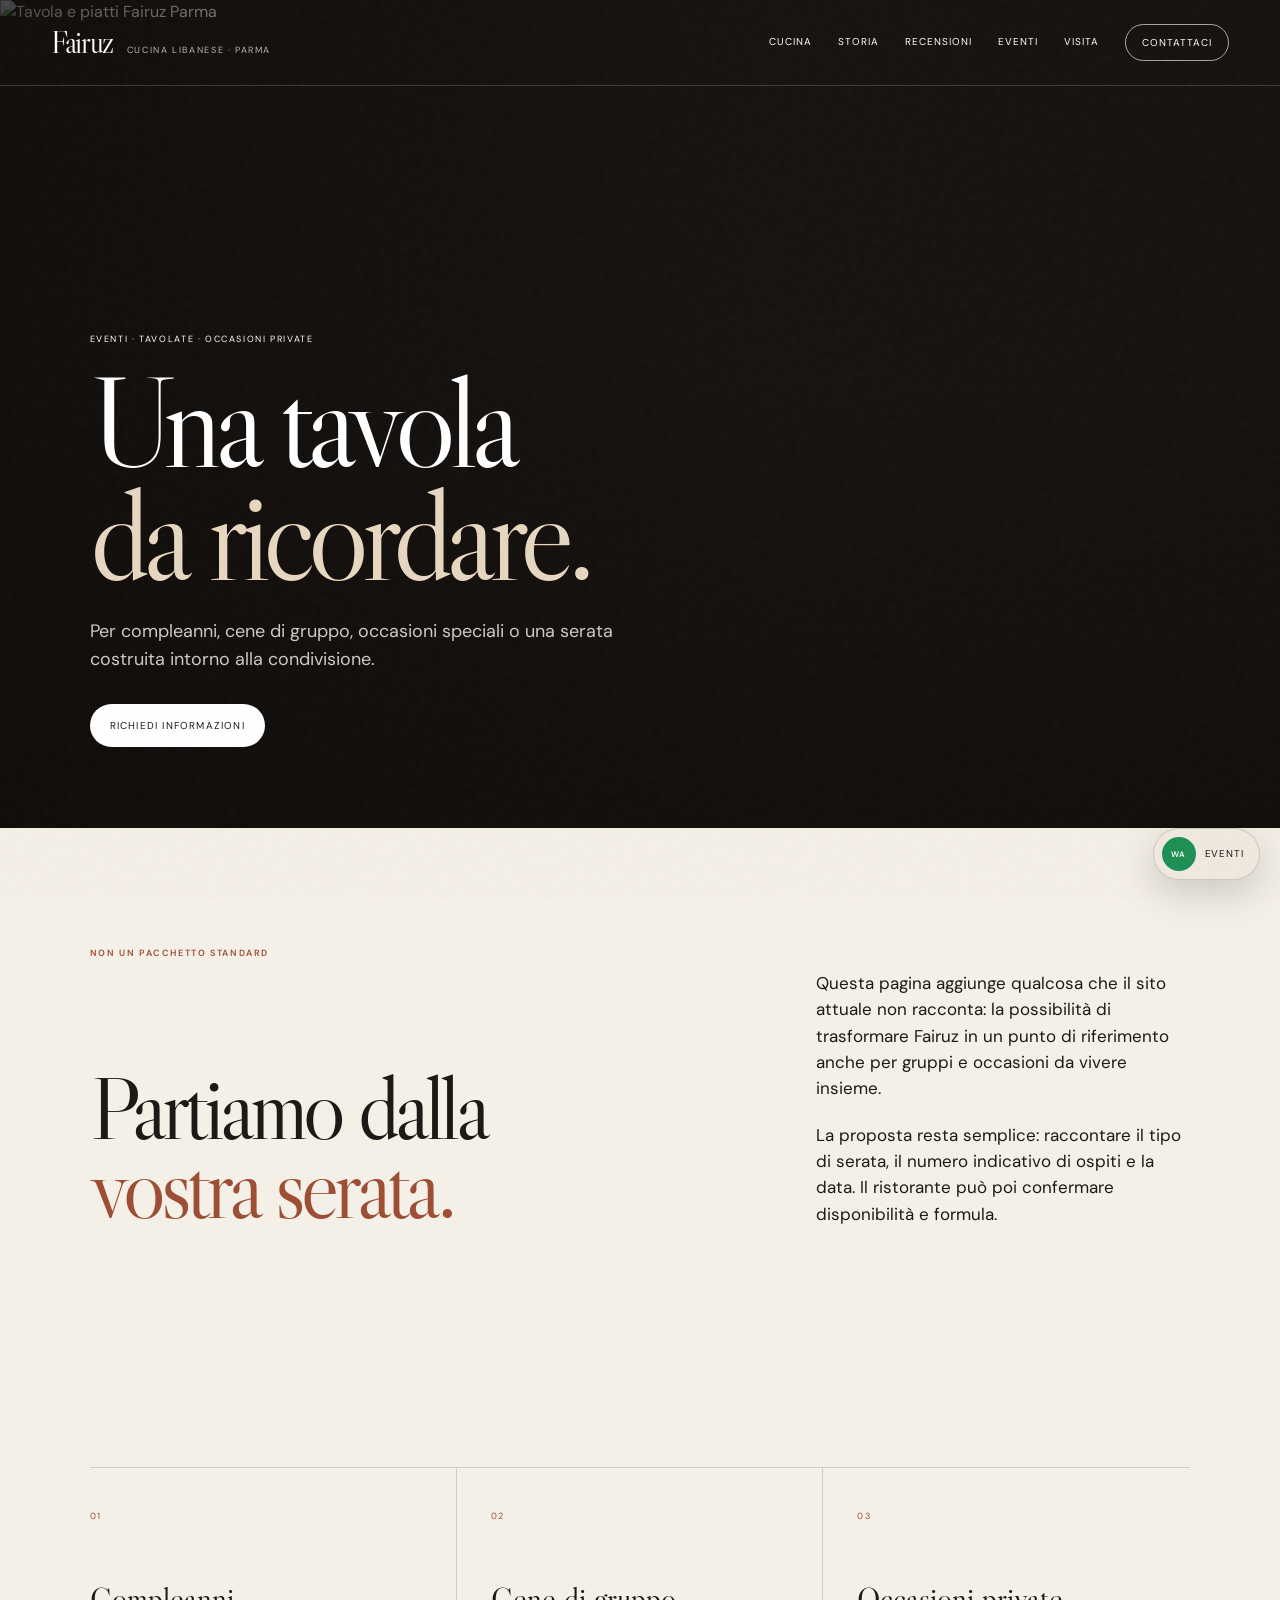
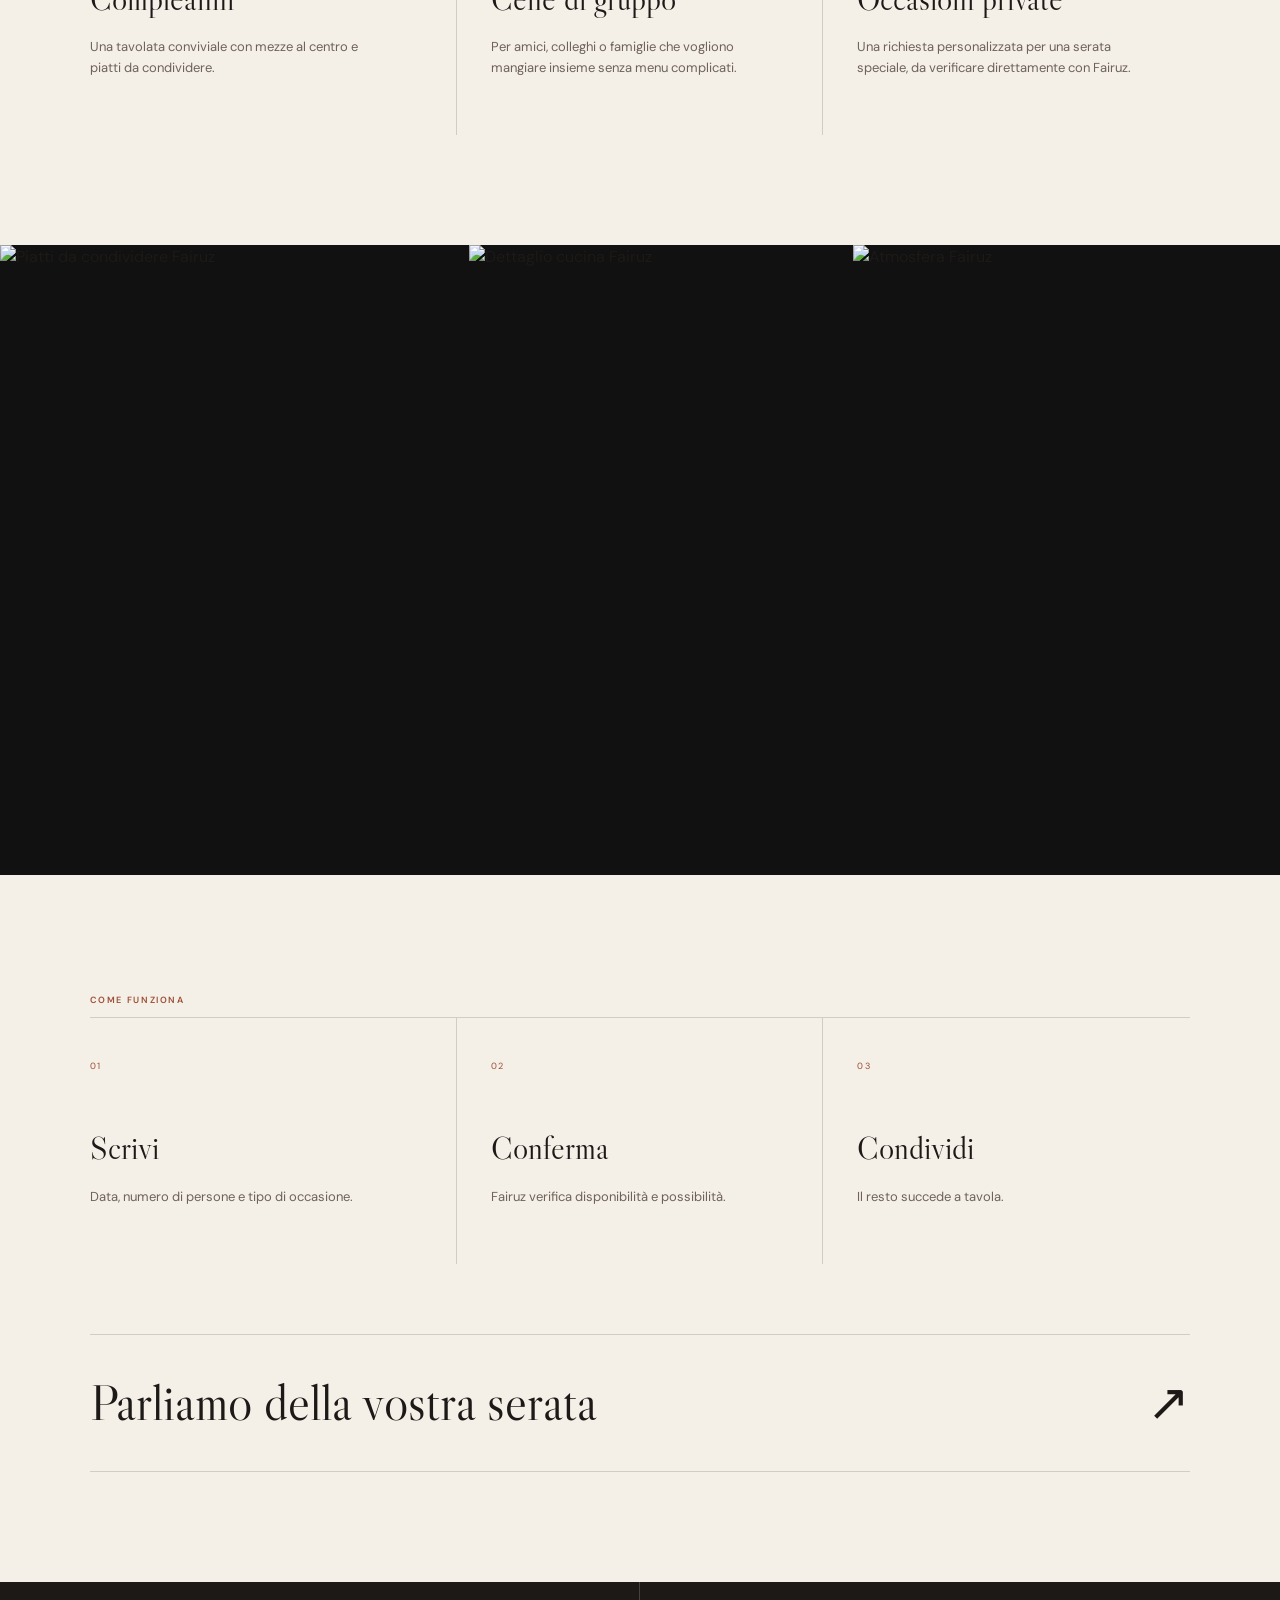
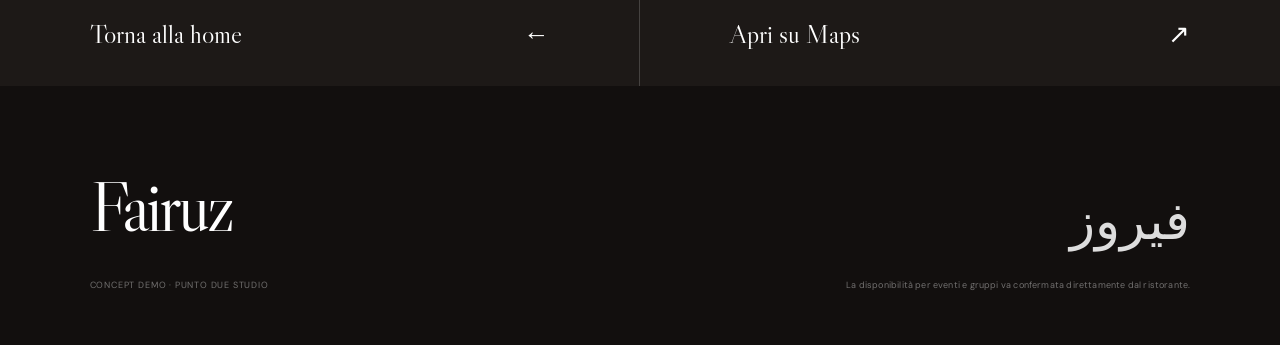
==== events.html @ 20b19a63 "Redesign Fairuz demo with real imagery, reviews and events" ====
<!doctype html>
<html lang="it">
<head>
  <meta charset="utf-8">
  <meta name="viewport" content="width=device-width, initial-scale=1">
  <meta name="theme-color" content="#1d1917">
  <meta name="description" content="Eventi e tavolate da Fairuz Parma — richiedi informazioni per gruppi, compleanni e occasioni private.">
  <title>Eventi — Fairuz Parma</title>
  <link rel="preconnect" href="https://fonts.googleapis.com">
  <link rel="preconnect" href="https://fonts.gstatic.com" crossorigin>
  <link href="https://fonts.googleapis.com/css2?family=DM+Sans:wght@400;500;600&family=Libre+Caslon+Display&display=swap" rel="stylesheet">
  <link rel="stylesheet" href="styles.css">
</head>
<body>
  <div class="grain" aria-hidden="true"></div>

  <header class="site-header" id="top">
    <a class="brand" href="index.html" aria-label="Fairuz Parma">
      <span class="brand-main">Fairuz</span>
      <span class="brand-sub">Cucina libanese · Parma</span>
    </a>
    <button class="menu-toggle" aria-label="Apri menu" aria-expanded="false"><span></span><span></span></button>
    <nav class="nav">
      <a href="index.html#cucina">Cucina</a>
      <a href="index.html#storia">Storia</a>
      <a href="index.html#recensioni">Recensioni</a>
      <a href="events.html" aria-current="page">Eventi</a>
      <a href="index.html#visita">Visita</a>
      <a class="nav-cta" href="https://wa.me/393715881368?text=Ciao%20Fairuz%2C%20vorrei%20informazioni%20per%20una%20tavolata%20o%20un%20evento." target="_blank" rel="noreferrer">Contattaci</a>
    </nav>
  </header>

  <main>
    <section class="event-hero">
      <img class="hero-media" src="https://media.base44.com/images/public/user_6a6383826b1a44af8ee04fff/d323b8579_SPG202602_DSC8774.jpg/v1/fill/w_2048" alt="Tavola e piatti Fairuz Parma">
      <div class="hero-shade"></div>
      <div class="event-hero-content reveal">
        <p class="eyebrow">EVENTI · TAVOLATE · OCCASIONI PRIVATE</p>
        <h1>Una tavola<br><em>da ricordare.</em></h1>
        <p>Per compleanni, cene di gruppo, occasioni speciali o una serata costruita intorno alla condivisione.</p>
        <a class="button button-light" href="https://wa.me/393715881368?text=Ciao%20Fairuz%2C%20vorrei%20informazioni%20per%20una%20tavolata%20o%20un%20evento." target="_blank" rel="noreferrer">Richiedi informazioni</a>
      </div>
    </section>

    <section class="event-intro section">
      <p class="section-kicker reveal">NON UN PACCHETTO STANDARD</p>
      <div class="intro-grid">
        <h2 class="reveal">Partiamo dalla<br><em>vostra serata.</em></h2>
        <div class="body-copy reveal delay-1">
          <p>Questa pagina aggiunge qualcosa che il sito attuale non racconta: la possibilità di trasformare Fairuz in un punto di riferimento anche per gruppi e occasioni da vivere insieme.</p>
          <p>La proposta resta semplice: raccontare il tipo di serata, il numero indicativo di ospiti e la data. Il ristorante può poi confermare disponibilità e formula.</p>
        </div>
      </div>
    </section>

    <section class="event-types section">
      <div class="event-type-grid">
        <article class="reveal"><span>01</span><h3>Compleanni</h3><p>Una tavolata conviviale con mezze al centro e piatti da condividere.</p></article>
        <article class="reveal delay-1"><span>02</span><h3>Cene di gruppo</h3><p>Per amici, colleghi o famiglie che vogliono mangiare insieme senza menu complicati.</p></article>
        <article class="reveal delay-2"><span>03</span><h3>Occasioni private</h3><p>Una richiesta personalizzata per una serata speciale, da verificare direttamente con Fairuz.</p></article>
      </div>
    </section>

    <section class="event-gallery">
      <figure><img src="https://media.base44.com/images/public/6a747359c5a9167612449ea1/92c59a0b3_SPG202602_DSC8863.jpg/v1/fill/w_2048" alt="Piatti da condividere Fairuz" loading="lazy"></figure>
      <figure><img src="https://media.base44.com/images/public/6a747359c5a9167612449ea1/f08df9829_SPG202602_DSC8973.jpg/v1/fill/w_2048" alt="Dettaglio cucina Fairuz" loading="lazy"></figure>
      <figure><img src="https://media.base44.com/images/public/6a747359c5a9167612449ea1/d605cf57e_SPG202602_DSC9052.jpg/v1/fill/w_2048" alt="Atmosfera Fairuz" loading="lazy"></figure>
    </section>

    <section class="event-process section">
      <p class="section-kicker reveal">COME FUNZIONA</p>
      <div class="process-grid">
        <div class="reveal"><span>01</span><h3>Scrivi</h3><p>Data, numero di persone e tipo di occasione.</p></div>
        <div class="reveal delay-1"><span>02</span><h3>Conferma</h3><p>Fairuz verifica disponibilità e possibilità.</p></div>
        <div class="reveal delay-2"><span>03</span><h3>Condividi</h3><p>Il resto succede a tavola.</p></div>
      </div>
      <a class="event-big-cta reveal" href="https://wa.me/393715881368?text=Ciao%20Fairuz%2C%20vorrei%20informazioni%20per%20una%20tavolata%20o%20un%20evento.%20Data%3A%20____%20Persone%3A%20____" target="_blank" rel="noreferrer">
        <span>Parliamo della vostra serata</span><span>↗</span>
      </a>
    </section>

    <section class="visit compact">
      <div class="visit-actions">
        <a href="index.html"><span>Torna alla home</span><span class="arrow">←</span></a>
        <a href="https://www.google.com/maps/search/?api=1&query=Fairuz+Via+Luigi+Vigotti+5+Parma" target="_blank" rel="noreferrer"><span>Apri su Maps</span><span class="arrow">↗</span></a>
      </div>
    </section>
  </main>

  <footer class="footer">
    <div class="footer-brand">Fairuz</div>
    <div class="footer-arabic">فيروز</div>
    <p>Concept demo · Punto Due Studio</p>
    <p class="prototype-note">La disponibilità per eventi e gruppi va confermata direttamente dal ristorante.</p>
  </footer>

  <a class="wa-float" href="https://wa.me/393715881368?text=Ciao%20Fairuz%2C%20vorrei%20informazioni%20per%20una%20tavolata%20o%20un%20evento." target="_blank" rel="noreferrer" aria-label="Contatta Fairuz su WhatsApp">
    <span class="wa-dot">WA</span><span>Eventi</span>
  </a>

  <script src="script.js"></script>
</body>
</html>
---- styles.css ----
:root{
  --ink:#1d1917;
  --ink-soft:#39312d;
  --paper:#f4efe7;
  --warm:#e7dbca;
  --clay:#9d4f35;
  --olive:#66705a;
  --white:#fffdf8;
  --line:rgba(29,25,23,.16);
  --serif:"Libre Caslon Display",Georgia,serif;
  --sans:"DM Sans",Arial,sans-serif
}
*{box-sizing:border-box}
html{scroll-behavior:smooth}
body{margin:0;background:var(--paper);color:var(--ink);font-family:var(--sans);font-size:16px;line-height:1.55;overflow-x:hidden}
a{color:inherit;text-decoration:none}
img{width:100%;display:block}
button{font:inherit}
::selection{background:var(--clay);color:#fff}
.grain{position:fixed;inset:0;pointer-events:none;z-index:99;opacity:.026;background-image:url("data:image/svg+xml,%3Csvg viewBox='0 0 150 150' xmlns='http://www.w3.org/2000/svg'%3E%3Cfilter id='n'%3E%3CfeTurbulence type='fractalNoise' baseFrequency='.85' numOctaves='4' stitchTiles='stitch'/%3E%3C/filter%3E%3Crect width='100%25' height='100%25' filter='url(%23n)'/%3E%3C/svg%3E")}
.site-header{position:absolute;top:0;left:0;right:0;z-index:30;height:86px;padding:0 4vw;display:flex;align-items:center;justify-content:space-between;color:#fff;border-bottom:1px solid rgba(255,255,255,.18);transition:.3s}
.site-header.scrolled{position:fixed;background:rgba(29,25,23,.94);backdrop-filter:blur(14px)}
.brand{display:flex;gap:14px;align-items:baseline}
.brand-main{font-family:var(--serif);font-size:31px;letter-spacing:-.045em}
.brand-sub,.eyebrow,.section-kicker,.fact-kicker{font-size:9px;text-transform:uppercase;letter-spacing:.18em}
.brand-sub{opacity:.7}
.nav{display:flex;gap:26px;align-items:center;font-size:10px;text-transform:uppercase;letter-spacing:.1em}
.nav a:not(.nav-cta){padding:8px 0;border-bottom:1px solid transparent}
.nav a:not(.nav-cta):hover{border-color:currentColor}
.nav-cta{border:1px solid rgba(255,255,255,.62);padding:10px 16px;border-radius:100px}
.nav-cta:hover{background:#fff;color:var(--ink)}
.menu-toggle{display:none;position:relative;width:40px;height:40px;border:0;background:none;color:#fff}
.menu-toggle span{position:absolute;left:9px;width:22px;height:1px;background:currentColor;transition:.25s}
.menu-toggle span:first-child{top:16px}.menu-toggle span:last-child{top:23px}
.hero,.event-hero{position:relative;min-height:100svh;color:#fff;overflow:hidden;display:flex;align-items:flex-end;background:#181412}
.hero-media{position:absolute;inset:0;width:100%;height:100%;object-fit:cover}
.hero-shade{position:absolute;inset:0;background:linear-gradient(90deg,rgba(15,12,10,.74),rgba(15,12,10,.15) 60%,rgba(15,12,10,.25)),linear-gradient(0deg,rgba(15,12,10,.58),transparent 55%)}
.hero-content{position:relative;z-index:2;padding:170px 4vw 10vh;max-width:900px}
.hero h1,.event-hero h1,.intro h2,.menu-preview h2,.story h2,.reviews h2,.events-copy h2,.visit h2,.event-intro h2{font-family:var(--serif);font-weight:400;letter-spacing:-.055em;line-height:.88;margin:20px 0}
.hero h1,.event-hero h1{font-size:clamp(72px,10vw,160px)}
.hero h1 em,.event-hero h1 em,.intro h2 em,.story h2 em,.reviews h2 em,.visit h2 em,.event-intro h2 em{font-style:normal;color:#e7d7c1}
.hero-copy{max-width:580px;font-size:clamp(17px,1.4vw,22px);color:rgba(255,255,255,.82);margin:28px 0 34px}
.hero-actions{display:flex;gap:24px;align-items:center}
.button{display:inline-flex;justify-content:center;align-items:center;padding:14px 20px;border-radius:100px;font-size:10px;text-transform:uppercase;letter-spacing:.12em}
.button-light{background:#fff;color:var(--ink)}
.text-link{font-size:10px;text-transform:uppercase;letter-spacing:.12em;border-bottom:1px solid rgba(255,255,255,.36);padding:11px 0}
.text-link.dark{border-color:var(--line)}
.hero-badge{position:absolute;z-index:3;right:4vw;bottom:8vh;display:flex;align-items:end;gap:12px;border-top:1px solid rgba(255,255,255,.5);padding-top:14px}
.hero-badge strong{font-family:var(--serif);font-size:48px;line-height:.8}.hero-badge span{font-size:9px;letter-spacing:.12em;text-transform:uppercase;max-width:96px;opacity:.75}
.quick-facts{display:grid;grid-template-columns:repeat(4,1fr);background:var(--white);border-bottom:1px solid var(--line)}
.quick-facts>div{padding:24px 4vw;border-right:1px solid var(--line)}
.quick-facts>div:last-child{border-right:0}
.quick-facts strong{display:block;font-family:var(--serif);font-size:22px;margin-top:20px}.quick-facts p{margin:3px 0 0;font-size:11px;color:#6e625a}
.fact-kicker{color:var(--clay)}
.section{padding:110px 7vw}
.section-kicker{color:var(--clay);font-weight:600}
.intro-grid{display:grid;grid-template-columns:1.25fr .75fr;gap:8vw;align-items:end}
.intro h2,.menu-preview h2,.story h2,.reviews h2,.event-intro h2{font-size:clamp(54px,7vw,108px)}
.intro h2 em,.reviews h2 em,.event-intro h2 em{color:var(--clay)}
.body-copy{max-width:510px;font-size:17px}.body-copy p{margin:0 0 20px}
.real-gallery{display:grid;grid-template-columns:1.35fr .65fr;background:#171411;color:#fff;min-height:84vh}
.real-gallery figure{margin:0;overflow:hidden}.real-gallery img{width:100%;height:100%;object-fit:cover}
.gallery-large{grid-row:1/3;min-height:84vh}.gallery-small{min-height:52vh}
.gallery-copy{padding:42px 5vw;align-self:end}.gallery-copy span{font-size:9px;letter-spacing:.15em;opacity:.55}.gallery-copy p{font-family:var(--serif);font-size:26px;line-height:1.12;max-width:480px}
.section-head{display:flex;justify-content:space-between;gap:40px;align-items:end}
.menu-grid{margin-top:64px;display:grid;grid-template-columns:repeat(3,1fr);border-top:1px solid var(--line)}
.menu-grid article{padding:28px 28px 34px 0;border-bottom:1px solid var(--line);border-right:1px solid var(--line)}
.menu-grid article:nth-child(3n+2),.menu-grid article:nth-child(3n+3){padding-left:28px}.menu-grid article:nth-child(3n){border-right:0}
.menu-grid span{font-size:9px;color:var(--clay);letter-spacing:.12em}.menu-grid h3{font-family:var(--serif);font-weight:400;font-size:30px;margin:28px 0 6px}.menu-grid p{font-size:12px;color:#6f625b;margin:0}
.story{background:var(--warm);display:grid;grid-template-columns:.92fr 1.08fr;gap:8vw;align-items:center}
.story-media{height:min(68vw,760px);overflow:hidden}.story-media img{height:100%;object-fit:cover}
.story-copy{max-width:620px}.story-copy>p:not(.section-kicker){font-size:18px}
.story blockquote{border-top:1px solid var(--line);padding-top:28px;margin:50px 0 0;font-family:var(--serif);font-size:25px;line-height:1.22}
.reviews{background:var(--ink);color:#fff}
.reviews .section-kicker{color:#c99174}.reviews-top{display:grid;grid-template-columns:1.2fr .8fr;gap:8vw;align-items:end}
.rating-block{display:flex;gap:18px;align-items:end;padding-bottom:16px;border-bottom:1px solid rgba(255,255,255,.2)}
.rating-block>strong{font-family:var(--serif);font-size:82px;line-height:.8}.rating-block span{letter-spacing:.18em}.rating-block p{margin:5px 0 0;font-size:10px;text-transform:uppercase;letter-spacing:.1em;opacity:.58}
.review-grid{margin-top:70px;display:grid;grid-template-columns:repeat(3,1fr);gap:1px;background:rgba(255,255,255,.18)}
.review-card{background:var(--ink);padding:34px;min-height:280px;display:flex;flex-direction:column}
.stars{font-size:10px;letter-spacing:.13em;color:#d9a47f}.review-card>p{font-family:var(--serif);font-size:24px;line-height:1.24;margin:38px 0 auto}.review-card footer{display:flex;justify-content:space-between;gap:16px;margin-top:34px;font-size:9px;text-transform:uppercase;letter-spacing:.1em;opacity:.58}
.reviews-links{display:flex;gap:12px;margin-top:36px}.reviews-links a{border:1px solid rgba(255,255,255,.24);padding:12px 16px;border-radius:100px;font-size:9px;text-transform:uppercase;letter-spacing:.12em}
.events-teaser{position:relative;min-height:78vh;display:flex;align-items:flex-end;color:#fff;overflow:hidden}.events-teaser>img{position:absolute;inset:0;height:100%;object-fit:cover}.events-overlay{position:absolute;inset:0;background:linear-gradient(90deg,rgba(17,13,11,.75),rgba(17,13,11,.18)),linear-gradient(0deg,rgba(17,13,11,.45),transparent)}
.events-copy{position:relative;z-index:2;padding:8vw 7vw;max-width:740px}.events-copy h2{font-size:clamp(64px,8vw,122px)}.events-copy p{max-width:520px;font-size:16px;margin:26px 0 30px}
.utility{background:var(--white)}.utility-grid{display:grid;grid-template-columns:repeat(4,1fr);border-top:1px solid var(--line);margin-top:48px}
.utility article{padding:28px 26px 34px 0;border-right:1px solid var(--line)}.utility article+article{padding-left:26px}.utility article:last-child{border-right:0}
.utility article>span{font-size:9px;color:var(--clay);letter-spacing:.15em}.utility h3{font-family:var(--serif);font-size:26px;font-weight:400;margin:28px 0 8px}.utility p{font-size:12px;color:#6e625b}.utility small{opacity:.7}
.visit{background:var(--ink);color:#fff}.visit-top{padding-bottom:70px}.section-kicker.light{color:#d7b79c}
.visit-grid{display:grid;grid-template-columns:1.15fr .85fr;gap:8vw;align-items:end}.visit h2{font-size:clamp(60px,8vw,118px)}
.visit-details{display:grid;grid-template-columns:1fr 1fr;gap:30px}.visit-details div:last-child{grid-column:1/-1}
.visit-details span{font-size:9px;letter-spacing:.14em;opacity:.48}.visit-details p{font-family:var(--serif);font-size:20px;line-height:1.32;margin:8px 0}
.visit-actions{display:grid;grid-template-columns:1fr 1fr;border-top:1px solid rgba(255,255,255,.18)}
.visit-actions>a{padding:32px 7vw;display:flex;justify-content:space-between;align-items:center;font-family:var(--serif);font-size:26px;border-right:1px solid rgba(255,255,255,.18)}.visit-actions>a:last-child{border-right:0}.visit-actions>a:hover{background:var(--clay)}
.footer{background:#120f0e;color:#fff;padding:64px 7vw 52px;display:grid;grid-template-columns:1fr 1fr;gap:18px;align-items:end}.footer-brand{font-family:var(--serif);font-size:72px;letter-spacing:-.05em}.footer-arabic{text-align:right;font-size:52px;opacity:.86}.footer p{font-size:9px;letter-spacing:.09em;text-transform:uppercase;opacity:.4;margin:0}.prototype-note{text-align:right;max-width:520px;justify-self:end;text-transform:none!important;letter-spacing:.02em!important}
.wa-float{position:fixed;right:20px;bottom:20px;z-index:45;background:#efe9df;color:var(--ink);border:1px solid rgba(29,25,23,.15);border-radius:100px;padding:8px 15px 8px 8px;display:flex;align-items:center;gap:9px;box-shadow:0 12px 40px rgba(0,0,0,.17);font-size:10px;text-transform:uppercase;letter-spacing:.09em}.wa-dot{display:grid;place-items:center;width:34px;height:34px;border-radius:50%;background:#1f8f55;color:#fff;font-size:8px;font-weight:600}
.event-hero{min-height:92svh}.event-hero-content{position:relative;z-index:2;padding:170px 7vw 9vh;max-width:860px}.event-hero-content>p:not(.eyebrow){max-width:550px;font-size:18px;color:rgba(255,255,255,.78);margin:26px 0 30px}
.event-type-grid,.process-grid{display:grid;grid-template-columns:repeat(3,1fr);border-top:1px solid var(--line)}
.event-type-grid article,.process-grid>div{padding:34px 34px 44px 0;border-right:1px solid var(--line)}.event-type-grid article+article,.process-grid>div+div{padding-left:34px}.event-type-grid article:last-child,.process-grid>div:last-child{border-right:0}
.event-type-grid span,.process-grid span{font-size:9px;color:var(--clay);letter-spacing:.15em}.event-type-grid h3,.process-grid h3{font-family:var(--serif);font-weight:400;font-size:32px;margin:48px 0 10px}.event-type-grid p,.process-grid p{font-size:13px;color:#6e625b;max-width:300px}
.event-gallery{display:grid;grid-template-columns:1.1fr .9fr 1fr;min-height:70vh;background:#111}.event-gallery figure{margin:0;overflow:hidden}.event-gallery img{height:100%;object-fit:cover}
.event-big-cta{margin-top:70px;border-top:1px solid var(--line);border-bottom:1px solid var(--line);padding:28px 0;display:flex;justify-content:space-between;font-family:var(--serif);font-size:clamp(28px,4vw,56px)}
.compact .visit-actions{border-top:0}
.reveal{opacity:0;transform:translateY(22px);transition:opacity .8s cubic-bezier(.2,.8,.2,1),transform .8s cubic-bezier(.2,.8,.2,1)}.reveal.in{opacity:1;transform:none}.delay-1{transition-delay:.1s}.delay-2{transition-delay:.2s}.delay-3{transition-delay:.3s}

@media(max-width:900px){
  .site-header{height:74px;padding:0 20px}.brand-sub{display:none}.menu-toggle{display:block;z-index:42}
  .nav{position:fixed;inset:0;background:var(--ink);z-index:40;display:flex;flex-direction:column;align-items:flex-start;justify-content:center;padding:80px 26px;gap:24px;font-size:17px;transform:translateY(-100%);transition:.4s}.nav.open{transform:none}.nav-cta{border:0;padding:0;font-family:var(--serif);font-size:34px;text-transform:none;letter-spacing:-.03em;margin-top:18px}
  .menu-toggle.open span:first-child{top:20px;transform:rotate(45deg)}.menu-toggle.open span:last-child{top:20px;transform:rotate(-45deg)}
  .hero{min-height:92svh}.hero-media{object-position:58% center}.hero-shade{background:linear-gradient(0deg,rgba(15,12,10,.8),rgba(15,12,10,.1) 72%)}
  .hero-content{padding:140px 22px 80px}.hero h1,.event-hero h1{font-size:clamp(66px,19vw,98px)}.hero-copy{font-size:16px;max-width:92%}.hero-actions{align-items:flex-start;flex-direction:column;gap:10px}.hero-badge{display:none}
  .quick-facts{grid-template-columns:1fr 1fr}.quick-facts>div{padding:20px 22px;border-bottom:1px solid var(--line)}.quick-facts>div:nth-child(2n){border-right:0}
  .section{padding:82px 22px}.intro-grid,.story,.reviews-top,.visit-grid{grid-template-columns:1fr;gap:34px}.intro h2,.menu-preview h2,.story h2,.reviews h2,.event-intro h2{font-size:clamp(52px,15vw,80px)}
  .real-gallery{grid-template-columns:1fr;min-height:0}.gallery-large{min-height:72vh;grid-row:auto}.gallery-small{min-height:55vh}.gallery-copy{padding:34px 22px 50px}
  .section-head{align-items:flex-start;flex-direction:column}.menu-grid{grid-template-columns:1fr}.menu-grid article,.menu-grid article:nth-child(3n+2),.menu-grid article:nth-child(3n+3){padding:24px 0;border-right:0}
  .story-media{height:112vw;max-height:660px}.story-copy>p:not(.section-kicker){font-size:16px}
  .rating-block{margin-top:12px}.review-grid{grid-template-columns:1fr}.review-card{min-height:240px}.reviews-links{flex-wrap:wrap}
  .events-teaser{min-height:76vh}.events-copy{padding:80px 22px}.events-copy h2{font-size:clamp(60px,17vw,88px)}
  .utility-grid,.event-type-grid,.process-grid{grid-template-columns:1fr}.utility article,.utility article+article,.event-type-grid article,.event-type-grid article+article,.process-grid>div,.process-grid>div+div{padding:24px 0;border-right:0;border-bottom:1px solid var(--line)}
  .visit-details{grid-template-columns:1fr}.visit-details div:last-child{grid-column:auto}.visit-actions{grid-template-columns:1fr}.visit-actions>a{padding:26px 22px;border-right:0;border-bottom:1px solid rgba(255,255,255,.18);font-size:23px}
  .footer{grid-template-columns:1fr;padding:56px 22px 92px}.footer-brand{font-size:60px}.footer-arabic{text-align:left;font-size:44px}.prototype-note{text-align:left;justify-self:start}
  .wa-float{left:12px;right:12px;bottom:12px;justify-content:center;background:#1f8f55;color:#fff;border-color:transparent}.wa-dot{background:#fff;color:#1f8f55}
  .event-hero-content{padding:140px 22px 74px}.event-gallery{grid-template-columns:1fr;min-height:0}.event-gallery figure{height:66vw;min-height:300px}
}
@media(prefers-reduced-motion:reduce){html{scroll-behavior:auto}.reveal{opacity:1;transform:none;transition:none}}
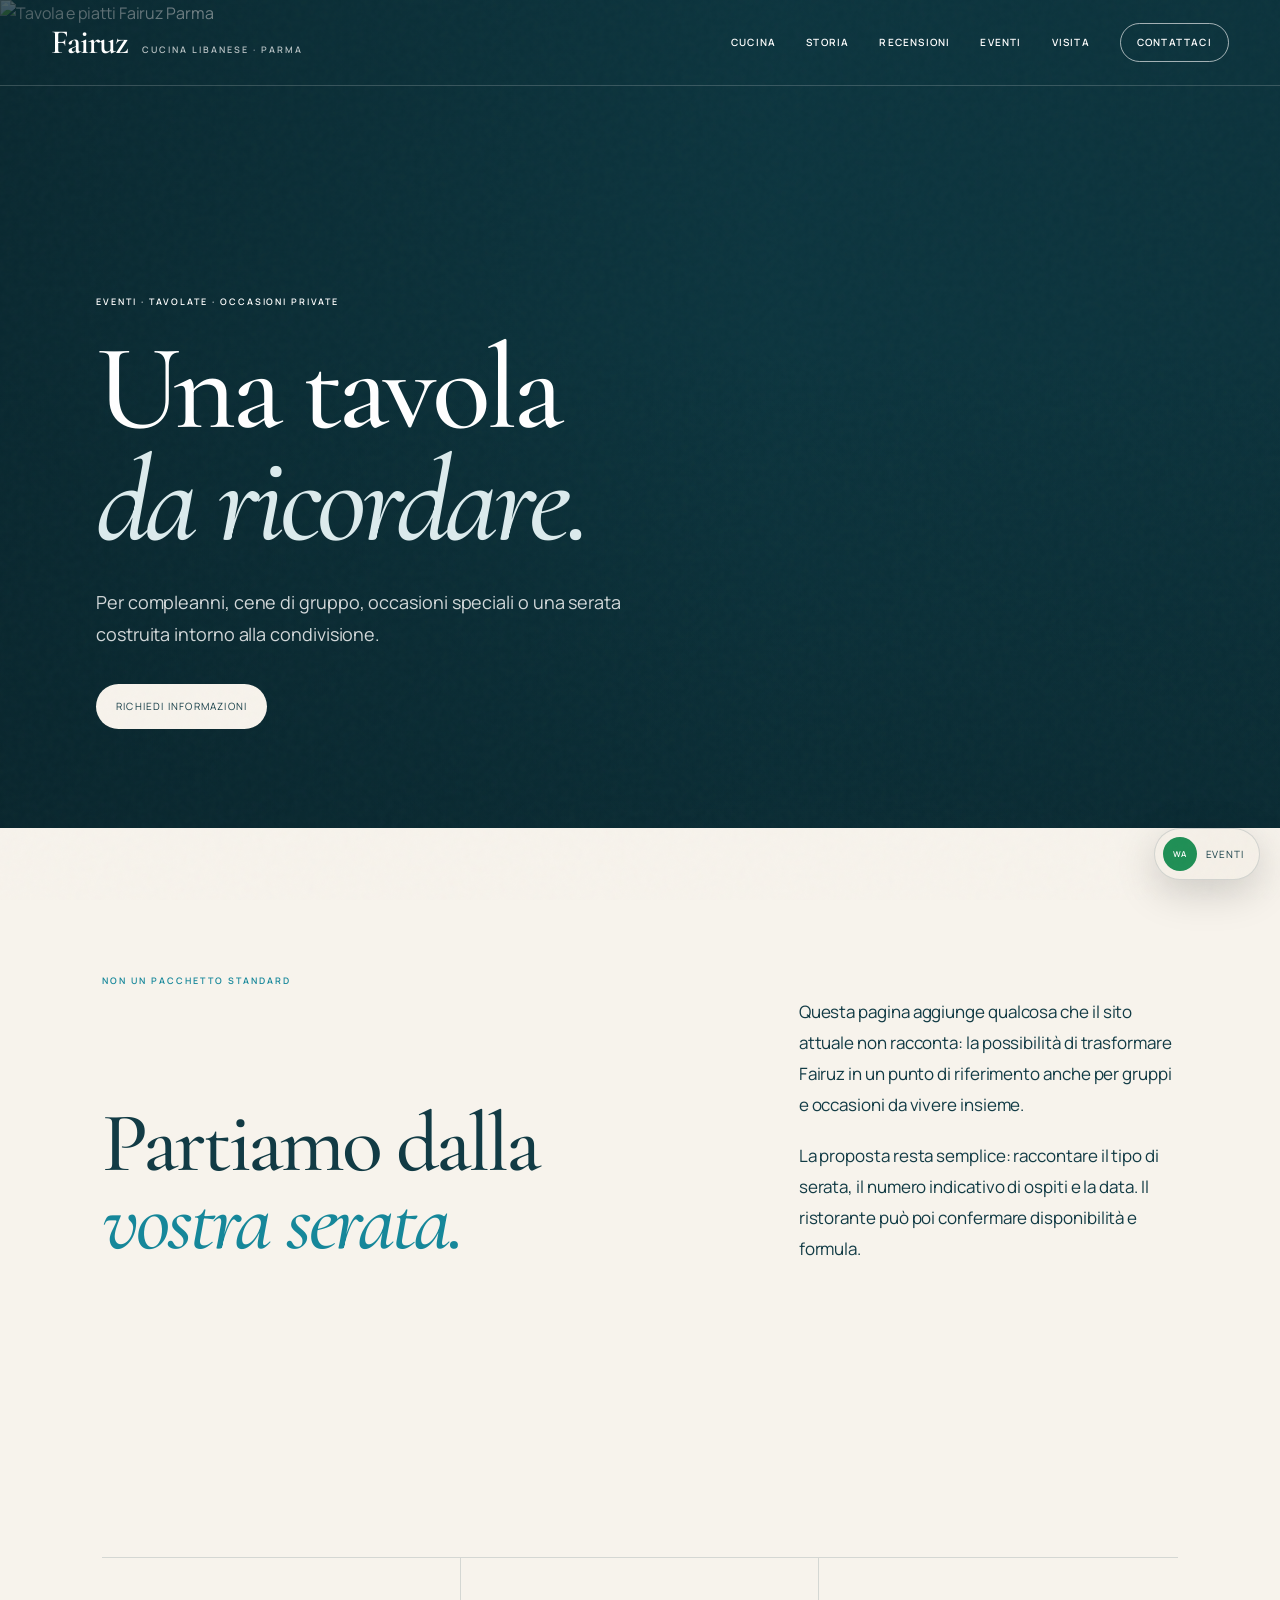
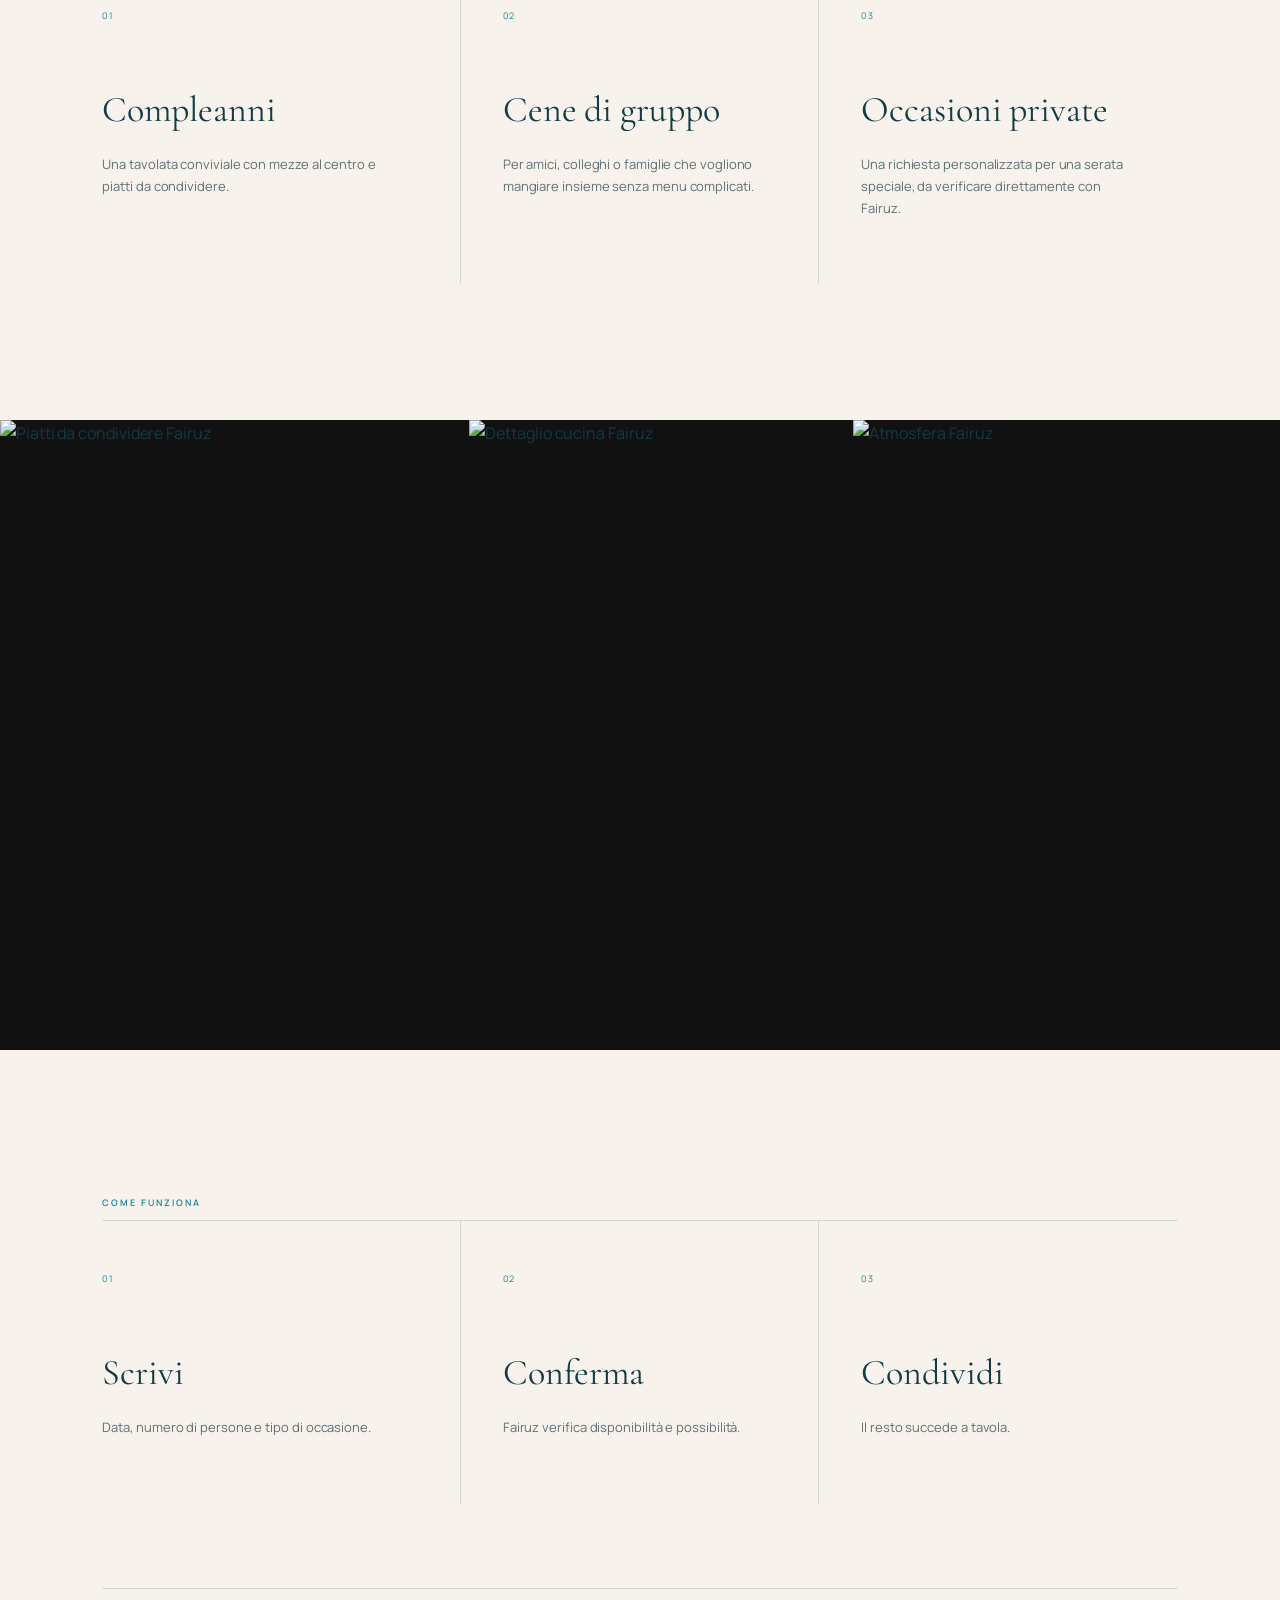
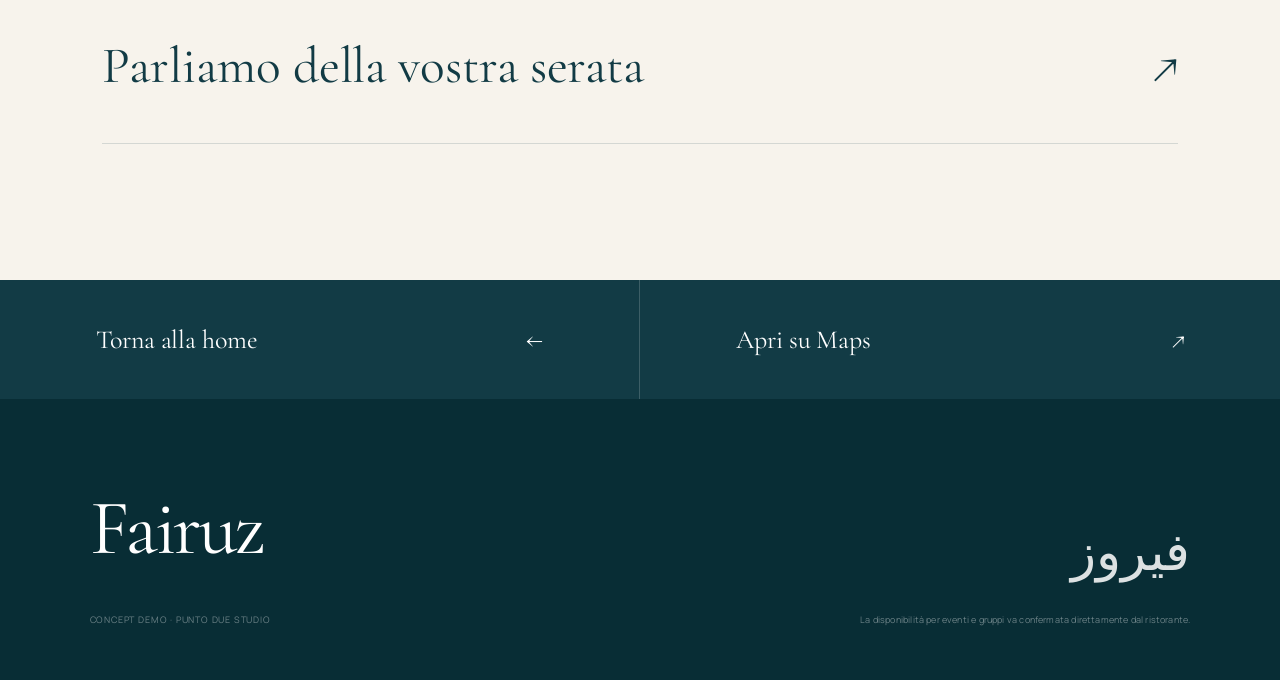
==== commit 539ec9d5: "Refine Fairuz typography spacing and brand palette" ====
--- a/events.html
+++ b/events.html
@@ -3,12 +3,12 @@
 <head>
   <meta charset="utf-8">
   <meta name="viewport" content="width=device-width, initial-scale=1">
-  <meta name="theme-color" content="#1d1917">
+  <meta name="theme-color" content="#123b45">
   <meta name="description" content="Eventi e tavolate da Fairuz Parma — richiedi informazioni per gruppi, compleanni e occasioni private.">
   <title>Eventi — Fairuz Parma</title>
   <link rel="preconnect" href="https://fonts.googleapis.com">
   <link rel="preconnect" href="https://fonts.gstatic.com" crossorigin>
-  <link href="https://fonts.googleapis.com/css2?family=DM+Sans:wght@400;500;600&family=Libre+Caslon+Display&display=swap" rel="stylesheet">
+  <link href="https://fonts.googleapis.com/css2?family=Cormorant+Garamond:ital,wght@0,500;0,600;1,500&family=Manrope:wght@400;500;600&display=swap" rel="stylesheet">
   <link rel="stylesheet" href="styles.css">
 </head>
 <body>
--- a/styles.css
+++ b/styles.css
@@ -1,30 +1,30 @@
 :root{
-  --ink:#1d1917;
-  --ink-soft:#39312d;
-  --paper:#f4efe7;
-  --warm:#e7dbca;
-  --clay:#9d4f35;
-  --olive:#66705a;
+  --ink:#123b45;
+  --ink-soft:#315963;
+  --paper:#f7f3ec;
+  --warm:#e8ece8;
+  --clay:#16879a;
+  --olive:#78989a;
   --white:#fffdf8;
-  --line:rgba(29,25,23,.16);
-  --serif:"Libre Caslon Display",Georgia,serif;
-  --sans:"DM Sans",Arial,sans-serif
+  --line:rgba(18,59,69,.15);
+  --serif:"Cormorant Garamond",Georgia,serif;
+  --sans:"Manrope",Arial,sans-serif
 }
 *{box-sizing:border-box}
 html{scroll-behavior:smooth}
-body{margin:0;background:var(--paper);color:var(--ink);font-family:var(--sans);font-size:16px;line-height:1.55;overflow-x:hidden}
+body{margin:0;background:var(--paper);color:var(--ink);font-family:var(--sans);font-size:16px;line-height:1.68;overflow-x:hidden}
 a{color:inherit;text-decoration:none}
 img{width:100%;display:block}
 button{font:inherit}
 ::selection{background:var(--clay);color:#fff}
 .grain{position:fixed;inset:0;pointer-events:none;z-index:99;opacity:.026;background-image:url("data:image/svg+xml,%3Csvg viewBox='0 0 150 150' xmlns='http://www.w3.org/2000/svg'%3E%3Cfilter id='n'%3E%3CfeTurbulence type='fractalNoise' baseFrequency='.85' numOctaves='4' stitchTiles='stitch'/%3E%3C/filter%3E%3Crect width='100%25' height='100%25' filter='url(%23n)'/%3E%3C/svg%3E")}
 .site-header{position:absolute;top:0;left:0;right:0;z-index:30;height:86px;padding:0 4vw;display:flex;align-items:center;justify-content:space-between;color:#fff;border-bottom:1px solid rgba(255,255,255,.18);transition:.3s}
-.site-header.scrolled{position:fixed;background:rgba(29,25,23,.94);backdrop-filter:blur(14px)}
+.site-header.scrolled{position:fixed;background:rgba(13,55,65,.95);backdrop-filter:blur(14px)}
 .brand{display:flex;gap:14px;align-items:baseline}
-.brand-main{font-family:var(--serif);font-size:31px;letter-spacing:-.045em}
-.brand-sub,.eyebrow,.section-kicker,.fact-kicker{font-size:9px;text-transform:uppercase;letter-spacing:.18em}
+.brand-main{font-family:var(--serif);font-size:34px;font-weight:600;letter-spacing:-.035em}
+.brand-sub,.eyebrow,.section-kicker,.fact-kicker{font-size:9px;text-transform:uppercase;letter-spacing:.22em}
 .brand-sub{opacity:.7}
-.nav{display:flex;gap:26px;align-items:center;font-size:10px;text-transform:uppercase;letter-spacing:.1em}
+.nav{display:flex;gap:30px;align-items:center;font-size:10px;text-transform:uppercase;letter-spacing:.12em}
 .nav a:not(.nav-cta){padding:8px 0;border-bottom:1px solid transparent}
 .nav a:not(.nav-cta):hover{border-color:currentColor}
 .nav-cta{border:1px solid rgba(255,255,255,.62);padding:10px 16px;border-radius:100px}
@@ -32,14 +32,14 @@
 .menu-toggle{display:none;position:relative;width:40px;height:40px;border:0;background:none;color:#fff}
 .menu-toggle span{position:absolute;left:9px;width:22px;height:1px;background:currentColor;transition:.25s}
 .menu-toggle span:first-child{top:16px}.menu-toggle span:last-child{top:23px}
-.hero,.event-hero{position:relative;min-height:100svh;color:#fff;overflow:hidden;display:flex;align-items:flex-end;background:#181412}
+.hero,.event-hero{position:relative;min-height:100svh;color:#fff;overflow:hidden;display:flex;align-items:flex-end;background:#0d3741}
 .hero-media{position:absolute;inset:0;width:100%;height:100%;object-fit:cover}
-.hero-shade{position:absolute;inset:0;background:linear-gradient(90deg,rgba(15,12,10,.74),rgba(15,12,10,.15) 60%,rgba(15,12,10,.25)),linear-gradient(0deg,rgba(15,12,10,.58),transparent 55%)}
-.hero-content{position:relative;z-index:2;padding:170px 4vw 10vh;max-width:900px}
-.hero h1,.event-hero h1,.intro h2,.menu-preview h2,.story h2,.reviews h2,.events-copy h2,.visit h2,.event-intro h2{font-family:var(--serif);font-weight:400;letter-spacing:-.055em;line-height:.88;margin:20px 0}
-.hero h1,.event-hero h1{font-size:clamp(72px,10vw,160px)}
-.hero h1 em,.event-hero h1 em,.intro h2 em,.story h2 em,.reviews h2 em,.visit h2 em,.event-intro h2 em{font-style:normal;color:#e7d7c1}
-.hero-copy{max-width:580px;font-size:clamp(17px,1.4vw,22px);color:rgba(255,255,255,.82);margin:28px 0 34px}
+.hero-shade{position:absolute;inset:0;background:linear-gradient(90deg,rgba(9,36,43,.74),rgba(9,36,43,.12) 60%,rgba(9,36,43,.22)),linear-gradient(0deg,rgba(9,36,43,.56),transparent 58%)}
+.hero-content{position:relative;z-index:2;padding:190px 5vw 12vh;max-width:980px}
+.hero h1,.event-hero h1,.intro h2,.menu-preview h2,.story h2,.reviews h2,.events-copy h2,.visit h2,.event-intro h2{font-family:var(--serif);font-weight:500;letter-spacing:-.038em;line-height:.92;margin:24px 0}
+.hero h1,.event-hero h1{font-size:clamp(74px,9.5vw,148px)}
+.hero h1 em,.event-hero h1 em,.intro h2 em,.story h2 em,.reviews h2 em,.visit h2 em,.event-intro h2 em{font-style:italic;color:#dcebed}
+.hero-copy{max-width:660px;font-size:clamp(17px,1.32vw,21px);line-height:1.7;color:rgba(255,255,255,.86);margin:32px 0 40px}
 .hero-actions{display:flex;gap:24px;align-items:center}
 .button{display:inline-flex;justify-content:center;align-items:center;padding:14px 20px;border-radius:100px;font-size:10px;text-transform:uppercase;letter-spacing:.12em}
 .button-light{background:#fff;color:var(--ink)}
@@ -48,67 +48,67 @@
 .hero-badge{position:absolute;z-index:3;right:4vw;bottom:8vh;display:flex;align-items:end;gap:12px;border-top:1px solid rgba(255,255,255,.5);padding-top:14px}
 .hero-badge strong{font-family:var(--serif);font-size:48px;line-height:.8}.hero-badge span{font-size:9px;letter-spacing:.12em;text-transform:uppercase;max-width:96px;opacity:.75}
 .quick-facts{display:grid;grid-template-columns:repeat(4,1fr);background:var(--white);border-bottom:1px solid var(--line)}
-.quick-facts>div{padding:24px 4vw;border-right:1px solid var(--line)}
+.quick-facts>div{padding:30px 4.5vw;border-right:1px solid var(--line)}
 .quick-facts>div:last-child{border-right:0}
-.quick-facts strong{display:block;font-family:var(--serif);font-size:22px;margin-top:20px}.quick-facts p{margin:3px 0 0;font-size:11px;color:#6e625a}
+.quick-facts strong{display:block;font-family:var(--serif);font-size:25px;font-weight:600;margin-top:22px}.quick-facts p{margin:3px 0 0;font-size:11px;color:#6e625a}
 .fact-kicker{color:var(--clay)}
-.section{padding:110px 7vw}
+.section{padding:136px 7.5vw}
 .section-kicker{color:var(--clay);font-weight:600}
-.intro-grid{display:grid;grid-template-columns:1.25fr .75fr;gap:8vw;align-items:end}
-.intro h2,.menu-preview h2,.story h2,.reviews h2,.event-intro h2{font-size:clamp(54px,7vw,108px)}
+.intro-grid{display:grid;grid-template-columns:1.2fr .8fr;gap:10vw;align-items:end}
+.intro h2,.menu-preview h2,.story h2,.reviews h2,.event-intro h2{font-size:clamp(58px,6.6vw,104px)}
 .intro h2 em,.reviews h2 em,.event-intro h2 em{color:var(--clay)}
-.body-copy{max-width:510px;font-size:17px}.body-copy p{margin:0 0 20px}
-.real-gallery{display:grid;grid-template-columns:1.35fr .65fr;background:#171411;color:#fff;min-height:84vh}
+.body-copy{max-width:540px;font-size:17px;line-height:1.82}.body-copy p{margin:0 0 20px}
+.real-gallery{display:grid;grid-template-columns:1.35fr .65fr;background:#0d3741;color:#fff;min-height:84vh}
 .real-gallery figure{margin:0;overflow:hidden}.real-gallery img{width:100%;height:100%;object-fit:cover}
 .gallery-large{grid-row:1/3;min-height:84vh}.gallery-small{min-height:52vh}
-.gallery-copy{padding:42px 5vw;align-self:end}.gallery-copy span{font-size:9px;letter-spacing:.15em;opacity:.55}.gallery-copy p{font-family:var(--serif);font-size:26px;line-height:1.12;max-width:480px}
-.section-head{display:flex;justify-content:space-between;gap:40px;align-items:end}
-.menu-grid{margin-top:64px;display:grid;grid-template-columns:repeat(3,1fr);border-top:1px solid var(--line)}
-.menu-grid article{padding:28px 28px 34px 0;border-bottom:1px solid var(--line);border-right:1px solid var(--line)}
-.menu-grid article:nth-child(3n+2),.menu-grid article:nth-child(3n+3){padding-left:28px}.menu-grid article:nth-child(3n){border-right:0}
-.menu-grid span{font-size:9px;color:var(--clay);letter-spacing:.12em}.menu-grid h3{font-family:var(--serif);font-weight:400;font-size:30px;margin:28px 0 6px}.menu-grid p{font-size:12px;color:#6f625b;margin:0}
-.story{background:var(--warm);display:grid;grid-template-columns:.92fr 1.08fr;gap:8vw;align-items:center}
+.gallery-copy{padding:54px 5.5vw;align-self:end}.gallery-copy span{font-size:9px;letter-spacing:.15em;opacity:.55}.gallery-copy p{font-family:var(--serif);font-size:30px;line-height:1.18;max-width:480px}
+.section-head{display:flex;justify-content:space-between;gap:56px;align-items:end}
+.menu-grid{margin-top:82px;display:grid;grid-template-columns:repeat(3,1fr);border-top:1px solid var(--line)}
+.menu-grid article{padding:36px 36px 42px 0;border-bottom:1px solid var(--line);border-right:1px solid var(--line)}
+.menu-grid article:nth-child(3n+2),.menu-grid article:nth-child(3n+3){padding-left:36px}.menu-grid article:nth-child(3n){border-right:0}
+.menu-grid span{font-size:9px;color:var(--clay);letter-spacing:.12em}.menu-grid h3{font-family:var(--serif);font-weight:400;font-size:34px;margin:34px 0 8px}.menu-grid p{font-size:12px;color:#6f625b;margin:0}
+.story{background:var(--warm);display:grid;grid-template-columns:.88fr 1.12fr;gap:10vw;align-items:center}
 .story-media{height:min(68vw,760px);overflow:hidden}.story-media img{height:100%;object-fit:cover}
-.story-copy{max-width:620px}.story-copy>p:not(.section-kicker){font-size:18px}
-.story blockquote{border-top:1px solid var(--line);padding-top:28px;margin:50px 0 0;font-family:var(--serif);font-size:25px;line-height:1.22}
-.reviews{background:var(--ink);color:#fff}
-.reviews .section-kicker{color:#c99174}.reviews-top{display:grid;grid-template-columns:1.2fr .8fr;gap:8vw;align-items:end}
+.story-copy{max-width:620px}.story-copy>p:not(.section-kicker){font-size:18px;line-height:1.78}
+.story blockquote{border-top:1px solid var(--line);padding-top:34px;margin:58px 0 0;font-family:var(--serif);font-size:29px;line-height:1.3}
+.reviews{background:#0d3741;color:#fff}
+.reviews .section-kicker{color:#79c3cf}.reviews-top{display:grid;grid-template-columns:1.2fr .8fr;gap:9vw;align-items:end}
 .rating-block{display:flex;gap:18px;align-items:end;padding-bottom:16px;border-bottom:1px solid rgba(255,255,255,.2)}
-.rating-block>strong{font-family:var(--serif);font-size:82px;line-height:.8}.rating-block span{letter-spacing:.18em}.rating-block p{margin:5px 0 0;font-size:10px;text-transform:uppercase;letter-spacing:.1em;opacity:.58}
-.review-grid{margin-top:70px;display:grid;grid-template-columns:repeat(3,1fr);gap:1px;background:rgba(255,255,255,.18)}
-.review-card{background:var(--ink);padding:34px;min-height:280px;display:flex;flex-direction:column}
-.stars{font-size:10px;letter-spacing:.13em;color:#d9a47f}.review-card>p{font-family:var(--serif);font-size:24px;line-height:1.24;margin:38px 0 auto}.review-card footer{display:flex;justify-content:space-between;gap:16px;margin-top:34px;font-size:9px;text-transform:uppercase;letter-spacing:.1em;opacity:.58}
+.rating-block>strong{font-family:var(--serif);font-size:88px;line-height:.82}.rating-block span{letter-spacing:.18em}.rating-block p{margin:5px 0 0;font-size:10px;text-transform:uppercase;letter-spacing:.1em;opacity:.58}
+.review-grid{margin-top:82px;display:grid;grid-template-columns:repeat(3,1fr);gap:1px;background:rgba(255,255,255,.18)}
+.review-card{background:var(--ink);padding:42px;min-height:300px;display:flex;flex-direction:column}
+.stars{font-size:10px;letter-spacing:.13em;color:#d7b574}.review-card>p{font-family:var(--serif);font-size:27px;line-height:1.34;margin:42px 0 auto}.review-card footer{display:flex;justify-content:space-between;gap:16px;margin-top:34px;font-size:9px;text-transform:uppercase;letter-spacing:.1em;opacity:.58}
 .reviews-links{display:flex;gap:12px;margin-top:36px}.reviews-links a{border:1px solid rgba(255,255,255,.24);padding:12px 16px;border-radius:100px;font-size:9px;text-transform:uppercase;letter-spacing:.12em}
 .events-teaser{position:relative;min-height:78vh;display:flex;align-items:flex-end;color:#fff;overflow:hidden}.events-teaser>img{position:absolute;inset:0;height:100%;object-fit:cover}.events-overlay{position:absolute;inset:0;background:linear-gradient(90deg,rgba(17,13,11,.75),rgba(17,13,11,.18)),linear-gradient(0deg,rgba(17,13,11,.45),transparent)}
-.events-copy{position:relative;z-index:2;padding:8vw 7vw;max-width:740px}.events-copy h2{font-size:clamp(64px,8vw,122px)}.events-copy p{max-width:520px;font-size:16px;margin:26px 0 30px}
-.utility{background:var(--white)}.utility-grid{display:grid;grid-template-columns:repeat(4,1fr);border-top:1px solid var(--line);margin-top:48px}
+.events-copy{position:relative;z-index:2;padding:9vw 7.5vw;max-width:780px}.events-copy h2{font-size:clamp(64px,8vw,122px)}.events-copy p{max-width:520px;font-size:17px;line-height:1.75;margin:30px 0 34px}
+.utility{background:var(--white)}.utility-grid{display:grid;grid-template-columns:repeat(4,1fr);border-top:1px solid var(--line);margin-top:58px}
 .utility article{padding:28px 26px 34px 0;border-right:1px solid var(--line)}.utility article+article{padding-left:26px}.utility article:last-child{border-right:0}
-.utility article>span{font-size:9px;color:var(--clay);letter-spacing:.15em}.utility h3{font-family:var(--serif);font-size:26px;font-weight:400;margin:28px 0 8px}.utility p{font-size:12px;color:#6e625b}.utility small{opacity:.7}
-.visit{background:var(--ink);color:#fff}.visit-top{padding-bottom:70px}.section-kicker.light{color:#d7b79c}
-.visit-grid{display:grid;grid-template-columns:1.15fr .85fr;gap:8vw;align-items:end}.visit h2{font-size:clamp(60px,8vw,118px)}
+.utility article>span{font-size:9px;color:var(--clay);letter-spacing:.15em}.utility h3{font-family:var(--serif);font-size:29px;font-weight:600;margin:32px 0 10px}.utility p{font-size:12px;color:#6e625b}.utility small{opacity:.7}
+.visit{background:#0d3741;color:#fff}.visit-top{padding-bottom:84px}.section-kicker.light{color:#d7b79c}
+.visit-grid{display:grid;grid-template-columns:1.15fr .85fr;gap:8vw;align-items:end}.visit h2{font-size:clamp(64px,7.5vw,112px)}
 .visit-details{display:grid;grid-template-columns:1fr 1fr;gap:30px}.visit-details div:last-child{grid-column:1/-1}
 .visit-details span{font-size:9px;letter-spacing:.14em;opacity:.48}.visit-details p{font-family:var(--serif);font-size:20px;line-height:1.32;margin:8px 0}
 .visit-actions{display:grid;grid-template-columns:1fr 1fr;border-top:1px solid rgba(255,255,255,.18)}
-.visit-actions>a{padding:32px 7vw;display:flex;justify-content:space-between;align-items:center;font-family:var(--serif);font-size:26px;border-right:1px solid rgba(255,255,255,.18)}.visit-actions>a:last-child{border-right:0}.visit-actions>a:hover{background:var(--clay)}
-.footer{background:#120f0e;color:#fff;padding:64px 7vw 52px;display:grid;grid-template-columns:1fr 1fr;gap:18px;align-items:end}.footer-brand{font-family:var(--serif);font-size:72px;letter-spacing:-.05em}.footer-arabic{text-align:right;font-size:52px;opacity:.86}.footer p{font-size:9px;letter-spacing:.09em;text-transform:uppercase;opacity:.4;margin:0}.prototype-note{text-align:right;max-width:520px;justify-self:end;text-transform:none!important;letter-spacing:.02em!important}
-.wa-float{position:fixed;right:20px;bottom:20px;z-index:45;background:#efe9df;color:var(--ink);border:1px solid rgba(29,25,23,.15);border-radius:100px;padding:8px 15px 8px 8px;display:flex;align-items:center;gap:9px;box-shadow:0 12px 40px rgba(0,0,0,.17);font-size:10px;text-transform:uppercase;letter-spacing:.09em}.wa-dot{display:grid;place-items:center;width:34px;height:34px;border-radius:50%;background:#1f8f55;color:#fff;font-size:8px;font-weight:600}
-.event-hero{min-height:92svh}.event-hero-content{position:relative;z-index:2;padding:170px 7vw 9vh;max-width:860px}.event-hero-content>p:not(.eyebrow){max-width:550px;font-size:18px;color:rgba(255,255,255,.78);margin:26px 0 30px}
+.visit-actions>a{padding:38px 7.5vw;display:flex;justify-content:space-between;align-items:center;font-family:var(--serif);font-size:26px;border-right:1px solid rgba(255,255,255,.18)}.visit-actions>a:last-child{border-right:0}.visit-actions>a:hover{background:var(--clay)}
+.footer{background:#082d35;color:#fff;padding:64px 7vw 52px;display:grid;grid-template-columns:1fr 1fr;gap:18px;align-items:end}.footer-brand{font-family:var(--serif);font-size:78px;letter-spacing:-.035em}.footer-arabic{text-align:right;font-size:52px;opacity:.86}.footer p{font-size:9px;letter-spacing:.09em;text-transform:uppercase;opacity:.4;margin:0}.prototype-note{text-align:right;max-width:520px;justify-self:end;text-transform:none!important;letter-spacing:.02em!important}
+.wa-float{position:fixed;right:20px;bottom:20px;z-index:45;background:#f5f0e8;color:var(--ink);border:1px solid rgba(18,59,69,.15);border-radius:100px;padding:8px 15px 8px 8px;display:flex;align-items:center;gap:9px;box-shadow:0 12px 40px rgba(0,0,0,.17);font-size:10px;text-transform:uppercase;letter-spacing:.09em}.wa-dot{display:grid;place-items:center;width:34px;height:34px;border-radius:50%;background:#1f8f55;color:#fff;font-size:8px;font-weight:600}
+.event-hero{min-height:92svh}.event-hero-content{position:relative;z-index:2;padding:190px 7.5vw 11vh;max-width:900px}.event-hero-content>p:not(.eyebrow){max-width:550px;font-size:18px;line-height:1.75;color:rgba(255,255,255,.82);margin:30px 0 34px}
 .event-type-grid,.process-grid{display:grid;grid-template-columns:repeat(3,1fr);border-top:1px solid var(--line)}
-.event-type-grid article,.process-grid>div{padding:34px 34px 44px 0;border-right:1px solid var(--line)}.event-type-grid article+article,.process-grid>div+div{padding-left:34px}.event-type-grid article:last-child,.process-grid>div:last-child{border-right:0}
-.event-type-grid span,.process-grid span{font-size:9px;color:var(--clay);letter-spacing:.15em}.event-type-grid h3,.process-grid h3{font-family:var(--serif);font-weight:400;font-size:32px;margin:48px 0 10px}.event-type-grid p,.process-grid p{font-size:13px;color:#6e625b;max-width:300px}
+.event-type-grid article,.process-grid>div{padding:42px 42px 52px 0;border-right:1px solid var(--line)}.event-type-grid article+article,.process-grid>div+div{padding-left:42px}.event-type-grid article:last-child,.process-grid>div:last-child{border-right:0}
+.event-type-grid span,.process-grid span{font-size:9px;color:var(--clay);letter-spacing:.15em}.event-type-grid h3,.process-grid h3{font-family:var(--serif);font-weight:400;font-size:36px;margin:54px 0 12px}.event-type-grid p,.process-grid p{font-size:13px;color:#6e625b;max-width:300px}
 .event-gallery{display:grid;grid-template-columns:1.1fr .9fr 1fr;min-height:70vh;background:#111}.event-gallery figure{margin:0;overflow:hidden}.event-gallery img{height:100%;object-fit:cover}
-.event-big-cta{margin-top:70px;border-top:1px solid var(--line);border-bottom:1px solid var(--line);padding:28px 0;display:flex;justify-content:space-between;font-family:var(--serif);font-size:clamp(28px,4vw,56px)}
+.event-big-cta{margin-top:84px;border-top:1px solid var(--line);border-bottom:1px solid var(--line);padding:34px 0;display:flex;justify-content:space-between;font-family:var(--serif);font-size:clamp(28px,4vw,56px)}
 .compact .visit-actions{border-top:0}
 .reveal{opacity:0;transform:translateY(22px);transition:opacity .8s cubic-bezier(.2,.8,.2,1),transform .8s cubic-bezier(.2,.8,.2,1)}.reveal.in{opacity:1;transform:none}.delay-1{transition-delay:.1s}.delay-2{transition-delay:.2s}.delay-3{transition-delay:.3s}
 
 @media(max-width:900px){
   .site-header{height:74px;padding:0 20px}.brand-sub{display:none}.menu-toggle{display:block;z-index:42}
-  .nav{position:fixed;inset:0;background:var(--ink);z-index:40;display:flex;flex-direction:column;align-items:flex-start;justify-content:center;padding:80px 26px;gap:24px;font-size:17px;transform:translateY(-100%);transition:.4s}.nav.open{transform:none}.nav-cta{border:0;padding:0;font-family:var(--serif);font-size:34px;text-transform:none;letter-spacing:-.03em;margin-top:18px}
+  .nav{position:fixed;inset:0;background:var(--brand-petrol);z-index:40;display:flex;flex-direction:column;align-items:flex-start;justify-content:center;padding:80px 26px;gap:24px;font-size:17px;transform:translateY(-100%);transition:.4s}.nav.open{transform:none}.nav-cta{border:0;padding:0;font-family:var(--serif);font-size:34px;text-transform:none;letter-spacing:-.03em;margin-top:18px}
   .menu-toggle.open span:first-child{top:20px;transform:rotate(45deg)}.menu-toggle.open span:last-child{top:20px;transform:rotate(-45deg)}
   .hero{min-height:92svh}.hero-media{object-position:58% center}.hero-shade{background:linear-gradient(0deg,rgba(15,12,10,.8),rgba(15,12,10,.1) 72%)}
-  .hero-content{padding:140px 22px 80px}.hero h1,.event-hero h1{font-size:clamp(66px,19vw,98px)}.hero-copy{font-size:16px;max-width:92%}.hero-actions{align-items:flex-start;flex-direction:column;gap:10px}.hero-badge{display:none}
+  .hero-content{padding:148px 22px 92px}.hero h1,.event-hero h1{font-size:clamp(66px,19vw,98px)}.hero-copy{font-size:16px;max-width:92%}.hero-actions{align-items:flex-start;flex-direction:column;gap:10px}.hero-badge{display:none}
   .quick-facts{grid-template-columns:1fr 1fr}.quick-facts>div{padding:20px 22px;border-bottom:1px solid var(--line)}.quick-facts>div:nth-child(2n){border-right:0}
-  .section{padding:82px 22px}.intro-grid,.story,.reviews-top,.visit-grid{grid-template-columns:1fr;gap:34px}.intro h2,.menu-preview h2,.story h2,.reviews h2,.event-intro h2{font-size:clamp(52px,15vw,80px)}
+  .section{padding:94px 22px}.intro-grid,.story,.reviews-top,.visit-grid{grid-template-columns:1fr;gap:34px}.intro h2,.menu-preview h2,.story h2,.reviews h2,.event-intro h2{font-size:clamp(54px,14vw,78px)}
   .real-gallery{grid-template-columns:1fr;min-height:0}.gallery-large{min-height:72vh;grid-row:auto}.gallery-small{min-height:55vh}.gallery-copy{padding:34px 22px 50px}
   .section-head{align-items:flex-start;flex-direction:column}.menu-grid{grid-template-columns:1fr}.menu-grid article,.menu-grid article:nth-child(3n+2),.menu-grid article:nth-child(3n+3){padding:24px 0;border-right:0}
   .story-media{height:112vw;max-height:660px}.story-copy>p:not(.section-kicker){font-size:16px}
@@ -118,6 +118,33 @@
   .visit-details{grid-template-columns:1fr}.visit-details div:last-child{grid-column:auto}.visit-actions{grid-template-columns:1fr}.visit-actions>a{padding:26px 22px;border-right:0;border-bottom:1px solid rgba(255,255,255,.18);font-size:23px}
   .footer{grid-template-columns:1fr;padding:56px 22px 92px}.footer-brand{font-size:60px}.footer-arabic{text-align:left;font-size:44px}.prototype-note{text-align:left;justify-self:start}
   .wa-float{left:12px;right:12px;bottom:12px;justify-content:center;background:#1f8f55;color:#fff;border-color:transparent}.wa-dot{background:#fff;color:#1f8f55}
-  .event-hero-content{padding:140px 22px 74px}.event-gallery{grid-template-columns:1fr;min-height:0}.event-gallery figure{height:66vw;min-height:300px}
+  .event-hero-content{padding:150px 22px 88px}.event-gallery{grid-template-columns:1fr;min-height:0}.event-gallery figure{height:66vw;min-height:300px}
 }
 @media(prefers-reduced-motion:reduce){html{scroll-behavior:auto}.reveal{opacity:1;transform:none;transition:none}}
+
+/* Step 1 — Fairuz visual system refinement */
+:root{
+  --brand-petrol:#123b45;
+  --brand-teal:#16879a;
+  --brand-aqua:#79c3cf;
+  --brand-ivory:#f7f3ec;
+  --brand-mist:#e8ece8;
+  --brand-warm:#d7b574;
+}
+body{letter-spacing:-.005em}
+p{max-width:72ch}
+.eyebrow,.section-kicker,.fact-kicker,.brand-sub,.nav{font-weight:600}
+.button,.nav-cta,.reviews-links a,.wa-float{transition:transform .25s ease,background-color .25s ease,color .25s ease,border-color .25s ease}
+.button:hover,.nav-cta:hover,.reviews-links a:hover,.wa-float:hover{transform:translateY(-2px)}
+.button-light{background:var(--brand-ivory);color:var(--brand-petrol)}
+.text-link{font-weight:600}
+.quick-facts{background:#fbfaf7}
+.quick-facts p,.menu-grid p,.utility p,.event-type-grid p,.process-grid p{color:#5e7074}
+.story{background:var(--brand-mist)}
+.visit,.reviews{background:var(--brand-petrol)}
+.event-big-cta:hover{color:var(--brand-teal)}
+@media(min-width:1200px){
+  .section{padding-left:8vw;padding-right:8vw}
+  .hero-content{padding-left:6vw}
+  .real-gallery{grid-template-columns:1.42fr .58fr}
+}
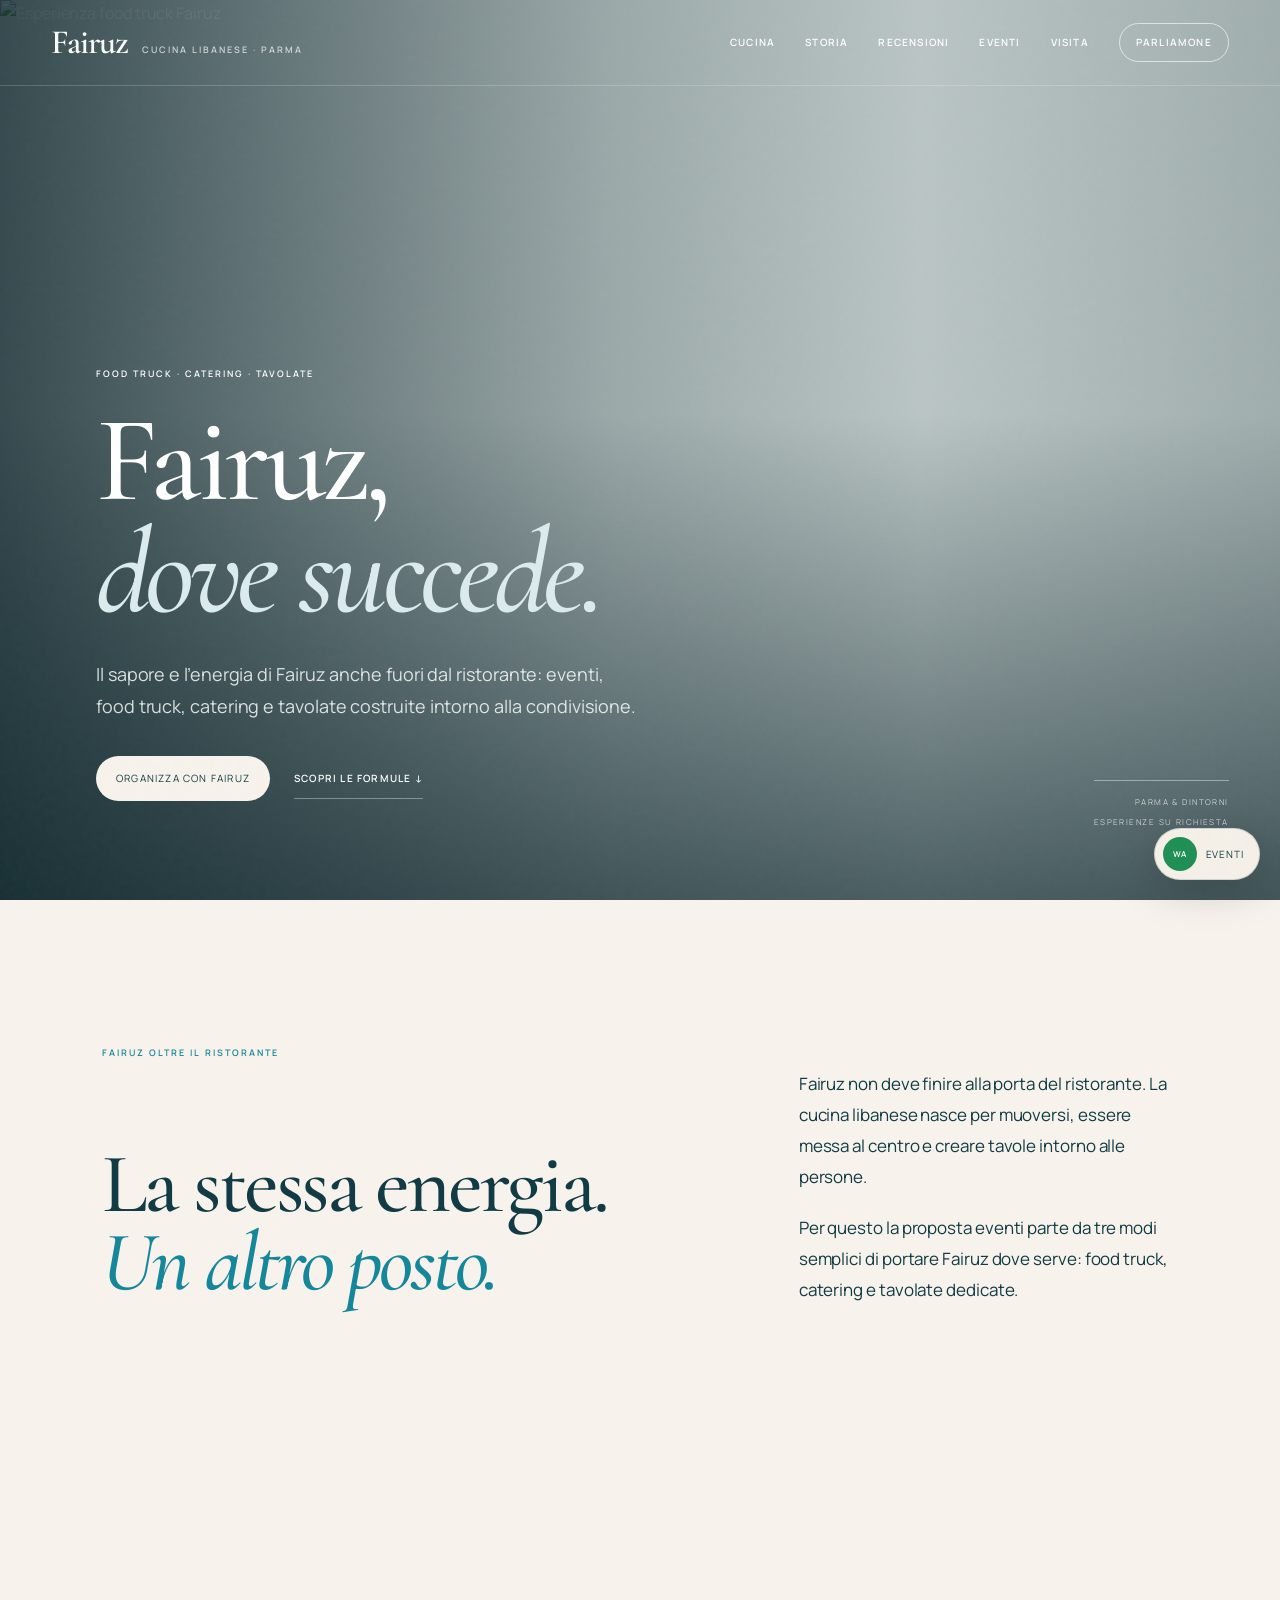
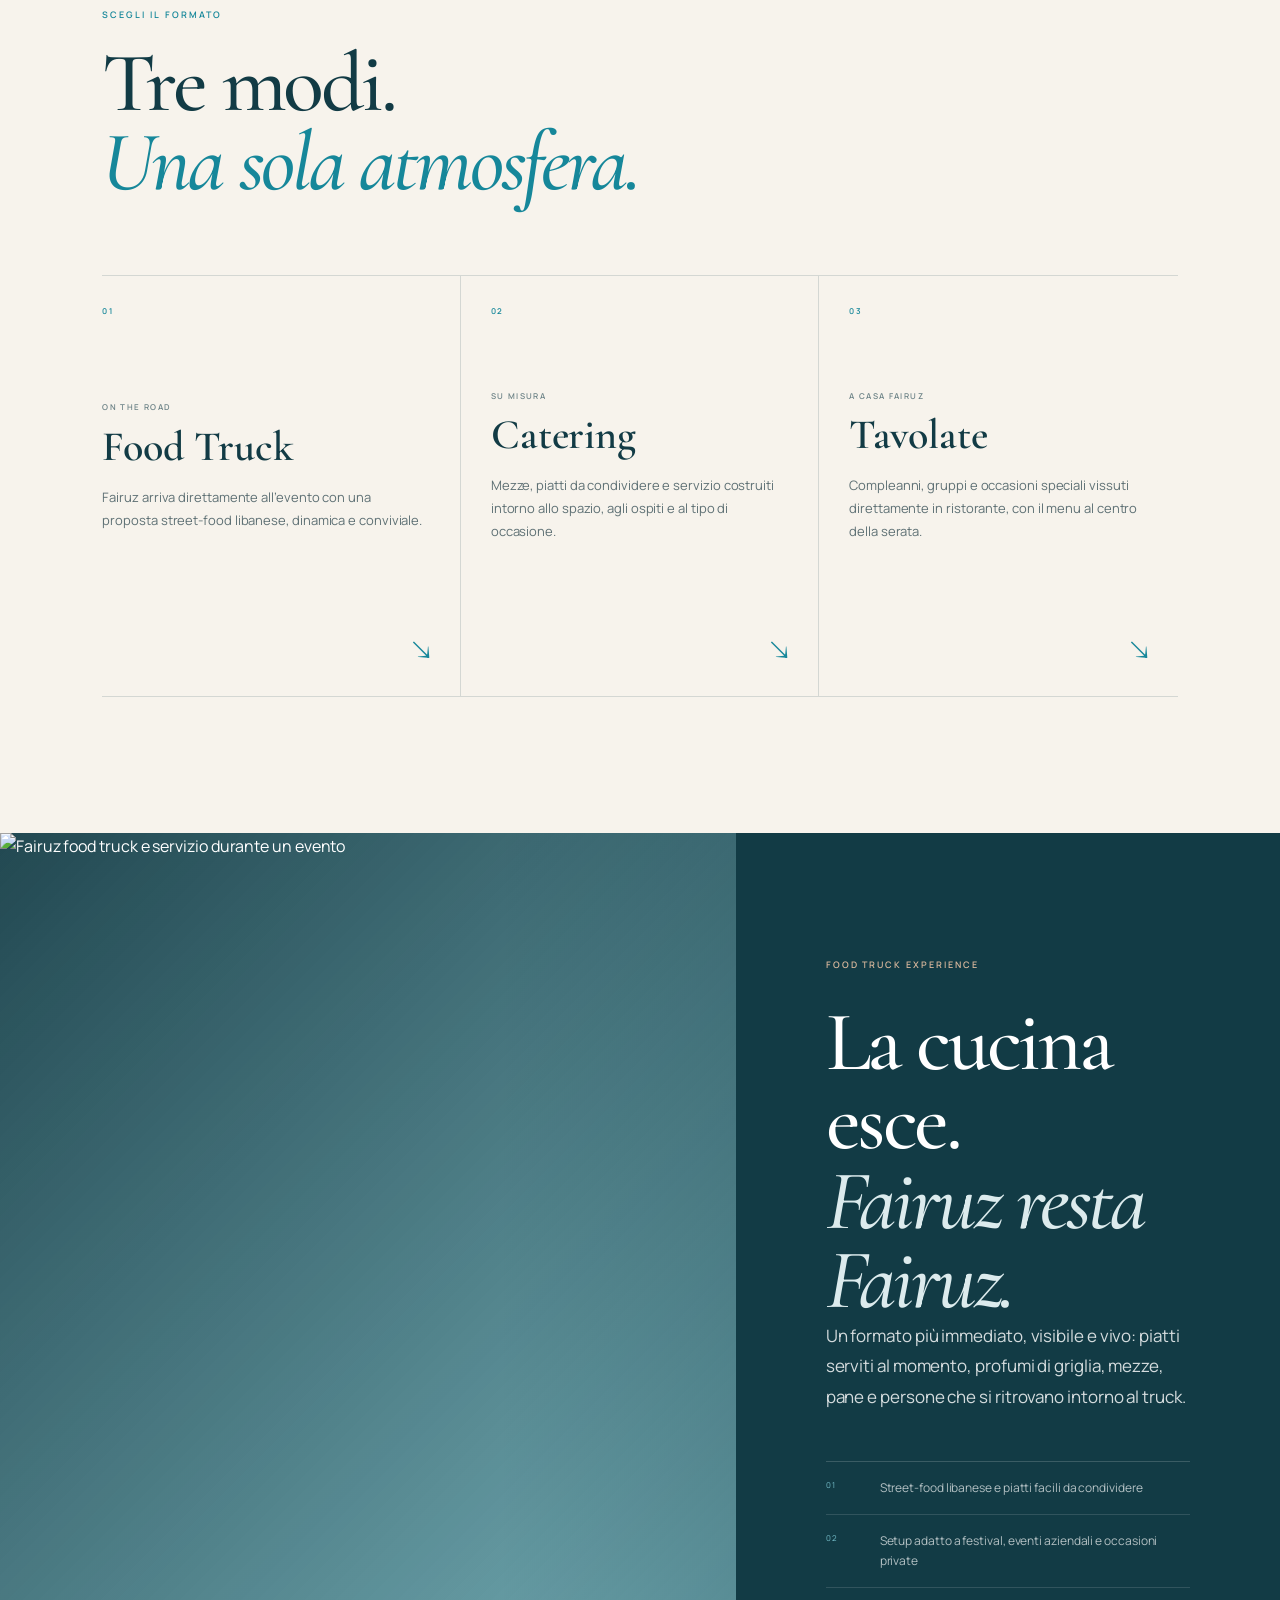
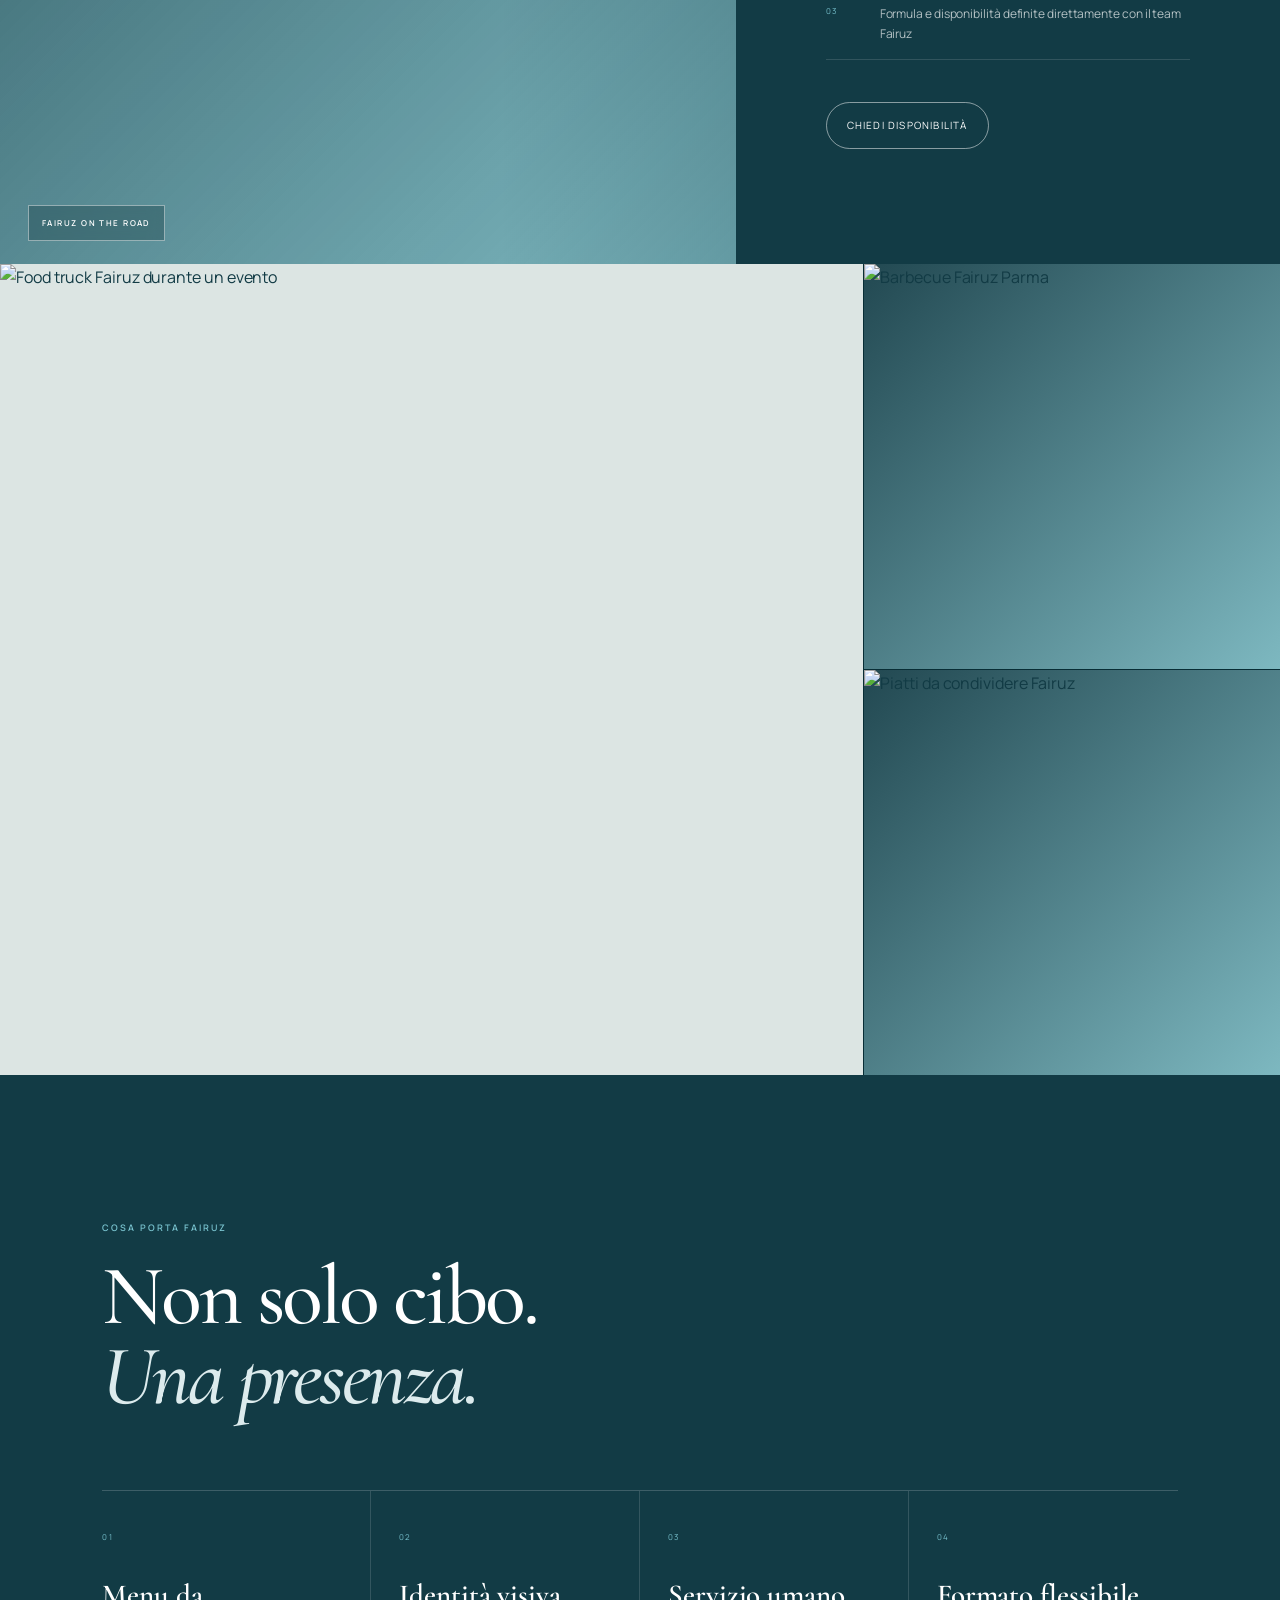
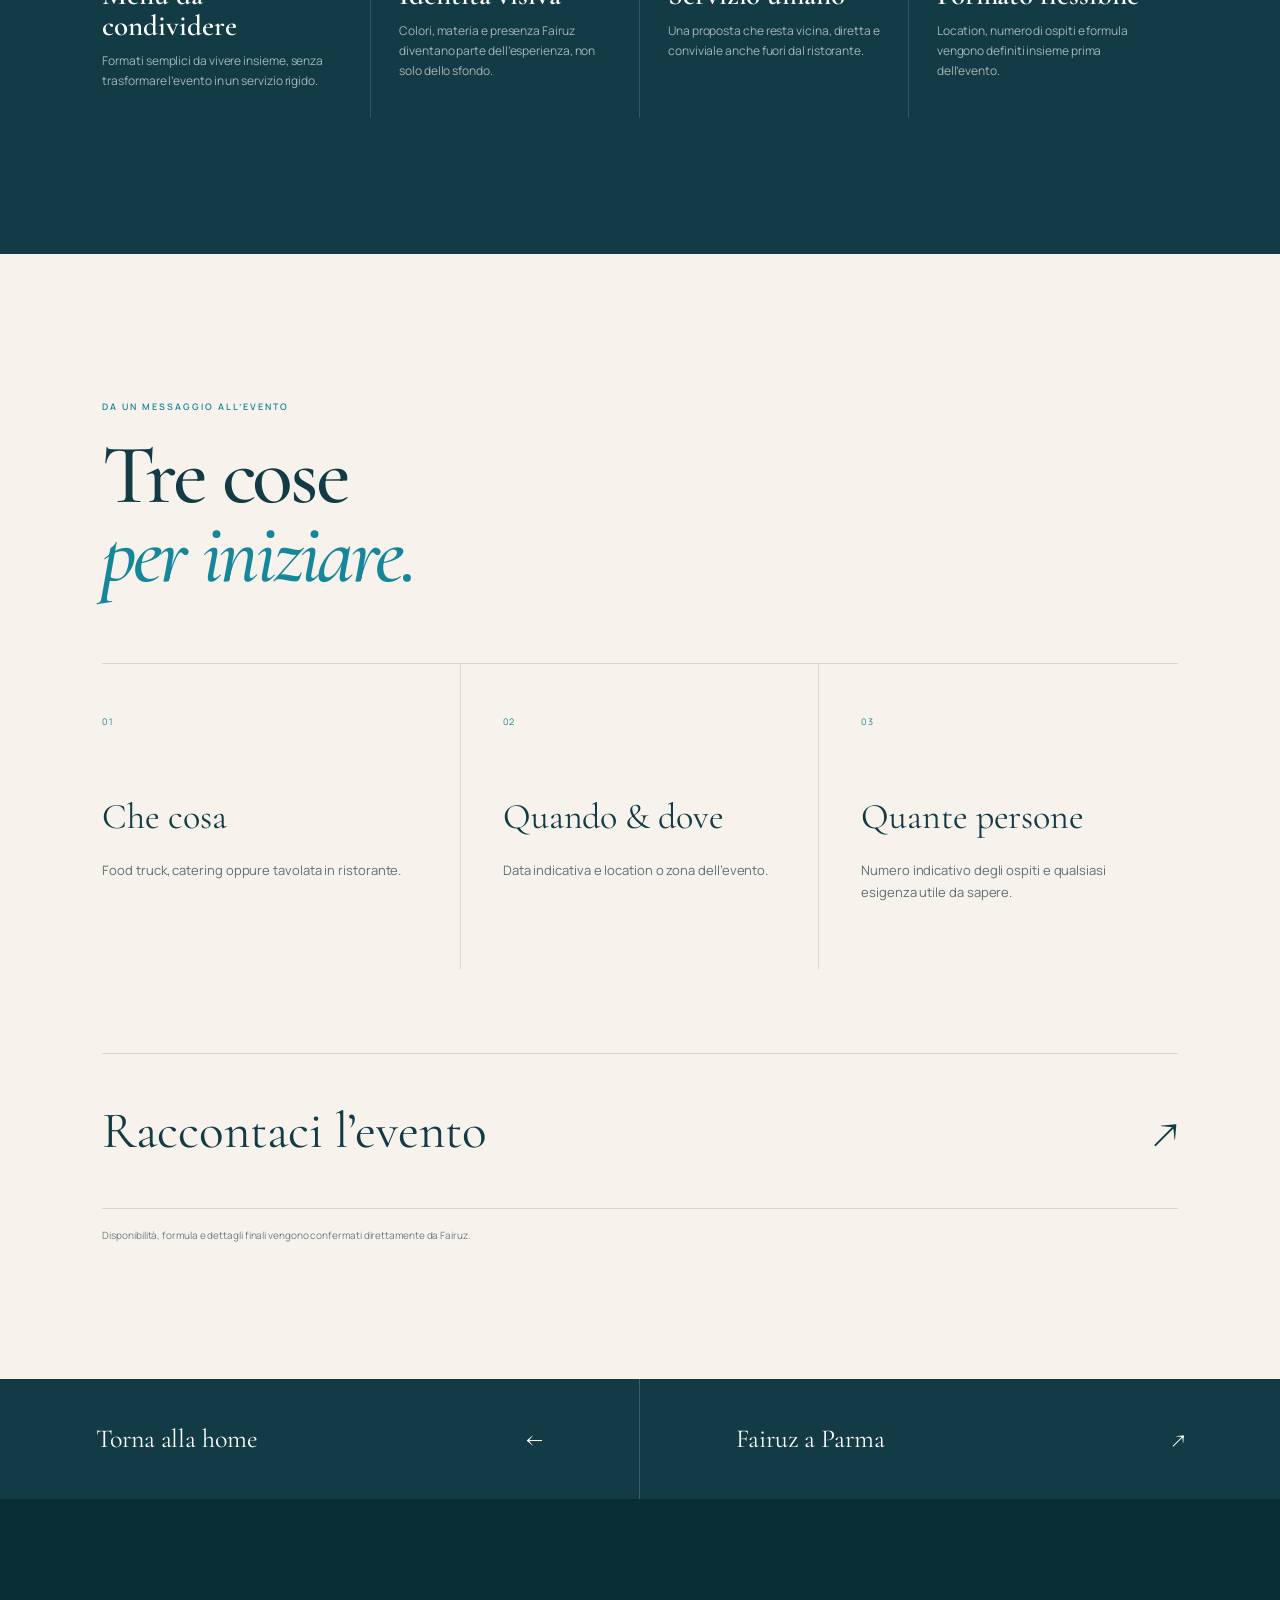
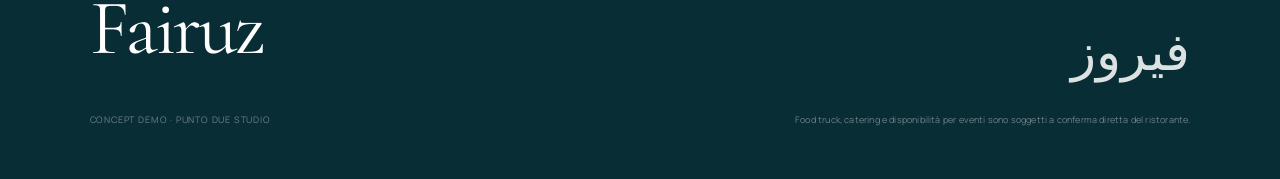
==== commit 68045640: "Elevate Fairuz events and food truck experience" ====
--- a/events.html
+++ b/events.html
@@ -4,8 +4,8 @@
   <meta charset="utf-8">
   <meta name="viewport" content="width=device-width, initial-scale=1">
   <meta name="theme-color" content="#123b45">
-  <meta name="description" content="Eventi e tavolate da Fairuz Parma — richiedi informazioni per gruppi, compleanni e occasioni private.">
-  <title>Eventi — Fairuz Parma</title>
+  <meta name="description" content="Fairuz Parma — food truck, catering, tavolate ed esperienze libanesi per eventi e occasioni private.">
+  <title>Eventi & Food Truck — Fairuz Parma</title>
   <link rel="preconnect" href="https://fonts.googleapis.com">
   <link rel="preconnect" href="https://fonts.gstatic.com" crossorigin>
   <link href="https://fonts.googleapis.com/css2?family=Cormorant+Garamond:ital,wght@0,500;0,600;1,500&family=Manrope:wght@400;500;600&display=swap" rel="stylesheet">
@@ -26,63 +26,160 @@
       <a href="index.html#recensioni">Recensioni</a>
       <a href="events.html" aria-current="page">Eventi</a>
       <a href="index.html#visita">Visita</a>
-      <a class="nav-cta" href="https://wa.me/393715881368?text=Ciao%20Fairuz%2C%20vorrei%20informazioni%20per%20una%20tavolata%20o%20un%20evento." target="_blank" rel="noreferrer">Contattaci</a>
+      <a class="nav-cta" href="https://wa.me/393715881368?text=Ciao%20Fairuz%2C%20vorrei%20informazioni%20per%20un%20evento." target="_blank" rel="noreferrer">Parliamone</a>
     </nav>
   </header>
 
-  <main>
-    <section class="event-hero">
-      <img class="hero-media" src="https://media.base44.com/images/public/user_6a6383826b1a44af8ee04fff/d323b8579_SPG202602_DSC8774.jpg/v1/fill/w_2048" alt="Tavola e piatti Fairuz Parma">
-      <div class="hero-shade"></div>
+  <main class="events-page">
+    <section class="event-hero event-hero--foodtruck">
+      <img
+        referrerpolicy="no-referrer"
+        decoding="async"
+        class="hero-media"
+        src="https://d8j0ntlcm91z4.cloudfront.net/user_3JN4lq7KBj4c3qEQUgSkbrftgrd/hf_20260920_092954_3b06a018-f33d-44ef-9236-d6c1622bef23.png"
+        alt="Esperienza food truck Fairuz">
+      <div class="hero-shade event-hero__shade"></div>
+
       <div class="event-hero-content reveal">
-        <p class="eyebrow">EVENTI · TAVOLATE · OCCASIONI PRIVATE</p>
-        <h1>Una tavola<br><em>da ricordare.</em></h1>
-        <p>Per compleanni, cene di gruppo, occasioni speciali o una serata costruita intorno alla condivisione.</p>
-        <a class="button button-light" href="https://wa.me/393715881368?text=Ciao%20Fairuz%2C%20vorrei%20informazioni%20per%20una%20tavolata%20o%20un%20evento." target="_blank" rel="noreferrer">Richiedi informazioni</a>
+        <p class="eyebrow">FOOD TRUCK · CATERING · TAVOLATE</p>
+        <h1>Fairuz,<br><em>dove succede.</em></h1>
+        <p>Il sapore e l’energia di Fairuz anche fuori dal ristorante: eventi, food truck, catering e tavolate costruite intorno alla condivisione.</p>
+        <div class="hero-actions">
+          <a class="button button-light" href="https://wa.me/393715881368?text=Ciao%20Fairuz%2C%20vorrei%20informazioni%20per%20un%20evento.%20Tipo%3A%20____%20Data%3A%20____%20Persone%3A%20____" target="_blank" rel="noreferrer">Organizza con Fairuz</a>
+          <a class="text-link" href="#formati">Scopri le formule <span>↓</span></a>
+        </div>
+      </div>
+
+      <div class="event-hero__meta reveal delay-2">
+        <span>Parma & dintorni</span>
+        <span>Esperienze su richiesta</span>
       </div>
     </section>
 
     <section class="event-intro section">
-      <p class="section-kicker reveal">NON UN PACCHETTO STANDARD</p>
+      <p class="section-kicker reveal">FAIRUZ OLTRE IL RISTORANTE</p>
       <div class="intro-grid">
-        <h2 class="reveal">Partiamo dalla<br><em>vostra serata.</em></h2>
+        <h2 class="reveal">La stessa energia.<br><em>Un altro posto.</em></h2>
         <div class="body-copy reveal delay-1">
-          <p>Questa pagina aggiunge qualcosa che il sito attuale non racconta: la possibilità di trasformare Fairuz in un punto di riferimento anche per gruppi e occasioni da vivere insieme.</p>
-          <p>La proposta resta semplice: raccontare il tipo di serata, il numero indicativo di ospiti e la data. Il ristorante può poi confermare disponibilità e formula.</p>
+          <p>Fairuz non deve finire alla porta del ristorante. La cucina libanese nasce per muoversi, essere messa al centro e creare tavole intorno alle persone.</p>
+          <p>Per questo la proposta eventi parte da tre modi semplici di portare Fairuz dove serve: food truck, catering e tavolate dedicate.</p>
         </div>
       </div>
     </section>
 
-    <section class="event-types section">
-      <div class="event-type-grid">
-        <article class="reveal"><span>01</span><h3>Compleanni</h3><p>Una tavolata conviviale con mezze al centro e piatti da condividere.</p></article>
-        <article class="reveal delay-1"><span>02</span><h3>Cene di gruppo</h3><p>Per amici, colleghi o famiglie che vogliono mangiare insieme senza menu complicati.</p></article>
-        <article class="reveal delay-2"><span>03</span><h3>Occasioni private</h3><p>Una richiesta personalizzata per una serata speciale, da verificare direttamente con Fairuz.</p></article>
-      </div>
-    </section>
-
-    <section class="event-gallery">
-      <figure><img src="https://media.base44.com/images/public/6a747359c5a9167612449ea1/92c59a0b3_SPG202602_DSC8863.jpg/v1/fill/w_2048" alt="Piatti da condividere Fairuz" loading="lazy"></figure>
-      <figure><img src="https://media.base44.com/images/public/6a747359c5a9167612449ea1/f08df9829_SPG202602_DSC8973.jpg/v1/fill/w_2048" alt="Dettaglio cucina Fairuz" loading="lazy"></figure>
-      <figure><img src="https://media.base44.com/images/public/6a747359c5a9167612449ea1/d605cf57e_SPG202602_DSC9052.jpg/v1/fill/w_2048" alt="Atmosfera Fairuz" loading="lazy"></figure>
-    </section>
-
-    <section class="event-process section">
-      <p class="section-kicker reveal">COME FUNZIONA</p>
-      <div class="process-grid">
-        <div class="reveal"><span>01</span><h3>Scrivi</h3><p>Data, numero di persone e tipo di occasione.</p></div>
-        <div class="reveal delay-1"><span>02</span><h3>Conferma</h3><p>Fairuz verifica disponibilità e possibilità.</p></div>
-        <div class="reveal delay-2"><span>03</span><h3>Condividi</h3><p>Il resto succede a tavola.</p></div>
-      </div>
-      <a class="event-big-cta reveal" href="https://wa.me/393715881368?text=Ciao%20Fairuz%2C%20vorrei%20informazioni%20per%20una%20tavolata%20o%20un%20evento.%20Data%3A%20____%20Persone%3A%20____" target="_blank" rel="noreferrer">
-        <span>Parliamo della vostra serata</span><span>↗</span>
+    <section class="event-formats section" id="formati">
+      <div class="event-format-heading reveal">
+        <p class="section-kicker">SCEGLI IL FORMATO</p>
+        <h2>Tre modi.<br><em>Una sola atmosfera.</em></h2>
+      </div>
+
+      <div class="event-format-grid">
+        <article class="event-format-card reveal">
+          <span class="event-format-card__number">01</span>
+          <div>
+            <p class="event-format-card__label">ON THE ROAD</p>
+            <h3>Food Truck</h3>
+            <p>Fairuz arriva direttamente all’evento con una proposta street-food libanese, dinamica e conviviale.</p>
+          </div>
+          <a href="#foodtruck" aria-label="Scopri il food truck">↘</a>
+        </article>
+
+        <article class="event-format-card reveal delay-1">
+          <span class="event-format-card__number">02</span>
+          <div>
+            <p class="event-format-card__label">SU MISURA</p>
+            <h3>Catering</h3>
+            <p>Mezze, piatti da condividere e servizio costruiti intorno allo spazio, agli ospiti e al tipo di occasione.</p>
+          </div>
+          <a href="#richiesta" aria-label="Richiedi informazioni sul catering">↘</a>
+        </article>
+
+        <article class="event-format-card reveal delay-2">
+          <span class="event-format-card__number">03</span>
+          <div>
+            <p class="event-format-card__label">A CASA FAIRUZ</p>
+            <h3>Tavolate</h3>
+            <p>Compleanni, gruppi e occasioni speciali vissuti direttamente in ristorante, con il menu al centro della serata.</p>
+          </div>
+          <a href="#richiesta" aria-label="Richiedi una tavolata">↘</a>
+        </article>
+      </div>
+    </section>
+
+    <section class="foodtruck-feature" id="foodtruck">
+      <div class="foodtruck-feature__media reveal">
+        <img
+          referrerpolicy="no-referrer"
+          decoding="async"
+          src="https://d8j0ntlcm91z4.cloudfront.net/user_3JN4lq7KBj4c3qEQUgSkbrftgrd/hf_20260920_092954_4382caa5-3125-4f49-bc2a-b56da5dd8813.png"
+          alt="Fairuz food truck e servizio durante un evento"
+          loading="lazy">
+        <span class="foodtruck-feature__tag">FAIRUZ ON THE ROAD</span>
+      </div>
+
+      <div class="foodtruck-feature__content">
+        <p class="section-kicker light reveal">FOOD TRUCK EXPERIENCE</p>
+        <h2 class="reveal">La cucina esce.<br><em>Fairuz resta Fairuz.</em></h2>
+        <p class="reveal delay-1">Un formato più immediato, visibile e vivo: piatti serviti al momento, profumi di griglia, mezze, pane e persone che si ritrovano intorno al truck.</p>
+
+        <div class="foodtruck-points reveal delay-2">
+          <div><span>01</span><p>Street-food libanese e piatti facili da condividere</p></div>
+          <div><span>02</span><p>Setup adatto a festival, eventi aziendali e occasioni private</p></div>
+          <div><span>03</span><p>Formula e disponibilità definite direttamente con il team Fairuz</p></div>
+        </div>
+
+        <a class="button event-outline-button reveal delay-3" href="https://wa.me/393715881368?text=Ciao%20Fairuz%2C%20sono%20interessato%20alla%20Food%20Truck%20Experience.%20Data%3A%20____%20Location%3A%20____%20Persone%3A%20____" target="_blank" rel="noreferrer">Chiedi disponibilità</a>
+      </div>
+    </section>
+
+    <section class="event-mosaic" aria-label="Atmosfera eventi Fairuz">
+      <figure class="event-mosaic__wide reveal">
+        <img referrerpolicy="no-referrer" decoding="async" src="https://d8j0ntlcm91z4.cloudfront.net/user_3JN4lq7KBj4c3qEQUgSkbrftgrd/hf_20260920_092954_3b06a018-f33d-44ef-9236-d6c1622bef23.png" alt="Food truck Fairuz durante un evento" loading="lazy">
+      </figure>
+      <figure class="event-mosaic__food reveal delay-1">
+        <img referrerpolicy="no-referrer" decoding="async" src="https://dynamic-media-cdn.tripadvisor.com/media/photo-o/1e/68/b1/81/bbq.jpg?w=2200&h=1200&s=1" alt="Barbecue Fairuz Parma" loading="lazy">
+      </figure>
+      <figure class="event-mosaic__detail reveal delay-2">
+        <img referrerpolicy="no-referrer" decoding="async" src="https://dynamic-media-cdn.tripadvisor.com/media/photo-o/20/b5/a3/5d/fattuosh-fairuz-parma.jpg?w=1200&h=700&s=1" alt="Piatti da condividere Fairuz" loading="lazy">
+      </figure>
+    </section>
+
+    <section class="event-value section">
+      <div class="event-value__heading">
+        <p class="section-kicker light reveal">COSA PORTA FAIRUZ</p>
+        <h2 class="reveal">Non solo cibo.<br><em>Una presenza.</em></h2>
+      </div>
+
+      <div class="event-value-grid">
+        <article class="reveal"><span>01</span><h3>Menu da condividere</h3><p>Formati semplici da vivere insieme, senza trasformare l’evento in un servizio rigido.</p></article>
+        <article class="reveal delay-1"><span>02</span><h3>Identità visiva</h3><p>Colori, materia e presenza Fairuz diventano parte dell’esperienza, non solo dello sfondo.</p></article>
+        <article class="reveal delay-2"><span>03</span><h3>Servizio umano</h3><p>Una proposta che resta vicina, diretta e conviviale anche fuori dal ristorante.</p></article>
+        <article class="reveal delay-3"><span>04</span><h3>Formato flessibile</h3><p>Location, numero di ospiti e formula vengono definiti insieme prima dell’evento.</p></article>
+      </div>
+    </section>
+
+    <section class="event-process section" id="richiesta">
+      <div class="event-process__heading">
+        <p class="section-kicker reveal">DA UN MESSAGGIO ALL’EVENTO</p>
+        <h2 class="reveal">Tre cose<br><em>per iniziare.</em></h2>
+      </div>
+
+      <div class="process-grid process-grid--event">
+        <div class="reveal"><span>01</span><h3>Che cosa</h3><p>Food truck, catering oppure tavolata in ristorante.</p></div>
+        <div class="reveal delay-1"><span>02</span><h3>Quando & dove</h3><p>Data indicativa e location o zona dell’evento.</p></div>
+        <div class="reveal delay-2"><span>03</span><h3>Quante persone</h3><p>Numero indicativo degli ospiti e qualsiasi esigenza utile da sapere.</p></div>
+      </div>
+
+      <a class="event-big-cta reveal" href="https://wa.me/393715881368?text=Ciao%20Fairuz%2C%20vorrei%20organizzare%20un%20evento.%0A%0ATipo%3A%20____%0AData%3A%20____%0ALocation%3A%20____%0APersone%3A%20____%0ANote%3A%20____" target="_blank" rel="noreferrer">
+        <span>Raccontaci l’evento</span><span>↗</span>
       </a>
+      <p class="event-process__note">Disponibilità, formula e dettagli finali vengono confermati direttamente da Fairuz.</p>
     </section>
 
     <section class="visit compact">
       <div class="visit-actions">
         <a href="index.html"><span>Torna alla home</span><span class="arrow">←</span></a>
-        <a href="https://www.google.com/maps/search/?api=1&query=Fairuz+Via+Luigi+Vigotti+5+Parma" target="_blank" rel="noreferrer"><span>Apri su Maps</span><span class="arrow">↗</span></a>
+        <a href="https://www.google.com/maps/search/?api=1&query=Fairuz+Via+Luigi+Vigotti+5+Parma" target="_blank" rel="noreferrer"><span>Fairuz a Parma</span><span class="arrow">↗</span></a>
       </div>
     </section>
   </main>
@@ -91,10 +188,10 @@
     <div class="footer-brand">Fairuz</div>
     <div class="footer-arabic">فيروز</div>
     <p>Concept demo · Punto Due Studio</p>
-    <p class="prototype-note">La disponibilità per eventi e gruppi va confermata direttamente dal ristorante.</p>
+    <p class="prototype-note">Food truck, catering e disponibilità per eventi sono soggetti a conferma diretta del ristorante.</p>
   </footer>
 
-  <a class="wa-float" href="https://wa.me/393715881368?text=Ciao%20Fairuz%2C%20vorrei%20informazioni%20per%20una%20tavolata%20o%20un%20evento." target="_blank" rel="noreferrer" aria-label="Contatta Fairuz su WhatsApp">
+  <a class="wa-float" href="https://wa.me/393715881368?text=Ciao%20Fairuz%2C%20vorrei%20informazioni%20per%20un%20evento." target="_blank" rel="noreferrer" aria-label="Contatta Fairuz per un evento su WhatsApp">
     <span class="wa-dot">WA</span><span>Eventi</span>
   </a>
 
--- a/styles.css
+++ b/styles.css
@@ -148,3 +148,308 @@
   .hero-content{padding-left:6vw}
   .real-gallery{grid-template-columns:1.42fr .58fr}
 }
+
+/* Step 2 — resilient remote imagery */
+img{background:#dce5e3}
+img.image-fallback{
+  display:block;
+  min-height:280px;
+  background:
+    linear-gradient(135deg,rgba(18,59,69,.92),rgba(22,135,154,.48)),
+    #dce5e3;
+}
+
+
+/* Step 3 — reliable living motion section */
+.motion-showcase{
+  display:grid;
+  grid-template-columns:minmax(0,1.08fr) minmax(0,.92fr);
+  min-height:80vh;
+  background:var(--brand-petrol);
+  color:#fff;
+  overflow:hidden;
+}
+.motion-showcase__media{
+  position:relative;
+  min-height:80vh;
+  overflow:hidden;
+  isolation:isolate;
+  background:#0a3038;
+}
+.motion-showcase__float{
+  position:absolute;
+  inset:-3%;
+  animation:fairuzFloat 12s cubic-bezier(.45,0,.25,1) infinite alternate;
+  will-change:transform;
+}
+.motion-showcase__image{
+  width:100%;
+  height:100%;
+  object-fit:cover;
+  object-position:center;
+  transform:translate3d(var(--motion-x,0px),var(--motion-y,0px),0) scale(1.035);
+  transition:transform .55s cubic-bezier(.2,.8,.2,1);
+  will-change:transform;
+  background:#173f47;
+}
+.motion-showcase__veil{
+  position:absolute;
+  inset:0;
+  z-index:1;
+  pointer-events:none;
+  background:
+    linear-gradient(90deg,rgba(8,42,50,.08),rgba(8,42,50,.02) 50%,rgba(8,42,50,.24)),
+    linear-gradient(0deg,rgba(8,42,50,.35),transparent 52%);
+}
+.motion-showcase__light{
+  position:absolute;
+  inset:-20%;
+  z-index:2;
+  pointer-events:none;
+  opacity:.44;
+  mix-blend-mode:screen;
+  background:
+    radial-gradient(circle at 25% 30%,rgba(220,235,237,.18),transparent 22%),
+    radial-gradient(circle at 72% 62%,rgba(121,195,207,.13),transparent 26%);
+  animation:fairuzLightDrift 14s ease-in-out infinite alternate;
+}
+.motion-showcase__cue{
+  position:absolute;
+  left:34px;
+  bottom:30px;
+  z-index:3;
+  font-size:8px;
+  font-weight:600;
+  letter-spacing:.22em;
+  color:rgba(255,255,255,.7);
+}
+.motion-showcase__content{
+  display:flex;
+  flex-direction:column;
+  justify-content:center;
+  padding:10vw 7.5vw;
+  background:
+    radial-gradient(circle at 100% 0%,rgba(121,195,207,.12),transparent 35%),
+    var(--brand-petrol);
+}
+.motion-showcase__content h2{
+  margin:22px 0 30px;
+  font-family:var(--serif);
+  font-weight:500;
+  font-size:clamp(58px,6.25vw,102px);
+  line-height:.94;
+  letter-spacing:-.038em;
+}
+.motion-showcase__content h2 em{
+  color:#dcebed;
+  font-style:italic;
+}
+.motion-showcase__content>p:not(.section-kicker){
+  max-width:560px;
+  margin:0;
+  font-size:17px;
+  line-height:1.82;
+  color:rgba(255,255,255,.82);
+}
+.motion-showcase__rule{
+  display:grid;
+  grid-template-columns:repeat(3,1fr);
+  gap:18px;
+  margin-top:64px;
+  padding-top:22px;
+  border-top:1px solid rgba(255,255,255,.18);
+}
+.motion-showcase__rule span{
+  font-size:8px;
+  font-weight:600;
+  letter-spacing:.18em;
+  text-transform:uppercase;
+  color:rgba(255,255,255,.58);
+}
+@keyframes fairuzFloat{
+  0%{transform:scale(1.01) translate3d(0,0,0)}
+  100%{transform:scale(1.055) translate3d(-1.2%,-.8%,0)}
+}
+@keyframes fairuzLightDrift{
+  0%{transform:translate3d(-1%,1%,0)}
+  100%{transform:translate3d(2%,-2%,0)}
+}
+@media(max-width:900px){
+  .motion-showcase{grid-template-columns:1fr;min-height:auto}
+  .motion-showcase__media{min-height:58vh}
+  .motion-showcase__content{padding:88px 22px 96px}
+  .motion-showcase__content h2{font-size:clamp(54px,14vw,78px)}
+  .motion-showcase__content>p:not(.section-kicker){font-size:16px;line-height:1.76}
+  .motion-showcase__rule{margin-top:46px}
+  .motion-showcase__cue{left:22px;bottom:20px}
+}
+@media(prefers-reduced-motion:reduce){
+  .motion-showcase__float,
+  .motion-showcase__light{animation:none}
+  .motion-showcase__image{transition:none;transform:scale(1.035)}
+}
+
+
+/* Step 4 — Events + Food Truck experience */
+.event-hero--foodtruck{min-height:100svh}
+.event-hero--foodtruck .hero-media{object-position:center 52%}
+.event-hero__shade{
+  background:
+    linear-gradient(90deg,rgba(7,31,37,.78) 0%,rgba(7,31,37,.30) 48%,rgba(7,31,37,.16) 72%,rgba(7,31,37,.28) 100%),
+    linear-gradient(0deg,rgba(7,31,37,.62),transparent 54%);
+}
+.event-hero__meta{
+  position:absolute;
+  right:4vw;
+  bottom:8vh;
+  z-index:4;
+  display:flex;
+  flex-direction:column;
+  align-items:flex-end;
+  gap:6px;
+  padding-top:14px;
+  border-top:1px solid rgba(255,255,255,.42);
+  font-size:8px;
+  text-transform:uppercase;
+  letter-spacing:.18em;
+  color:rgba(255,255,255,.7);
+}
+
+.event-format-heading{max-width:860px;margin-bottom:72px}
+.event-format-heading h2,
+.foodtruck-feature__content h2,
+.event-value__heading h2,
+.event-process__heading h2{
+  font-family:var(--serif);
+  font-weight:500;
+  font-size:clamp(58px,6.6vw,104px);
+  line-height:.94;
+  letter-spacing:-.038em;
+  margin:22px 0 0;
+}
+.event-format-heading h2 em,
+.foodtruck-feature__content h2 em,
+.event-value__heading h2 em,
+.event-process__heading h2 em{font-style:italic;color:var(--brand-teal)}
+
+.event-format-grid{display:grid;grid-template-columns:repeat(3,1fr);border-top:1px solid var(--line);border-bottom:1px solid var(--line)}
+.event-format-card{
+  min-height:420px;
+  padding:28px 30px 30px 0;
+  border-right:1px solid var(--line);
+  display:flex;
+  flex-direction:column;
+  justify-content:space-between;
+}
+.event-format-card+article{padding-left:30px}
+.event-format-card:last-child{border-right:0}
+.event-format-card__number,
+.event-format-card__label{
+  font-size:8px;
+  font-weight:600;
+  letter-spacing:.17em;
+  text-transform:uppercase;
+}
+.event-format-card__number{color:var(--brand-teal)}
+.event-format-card__label{margin:0 0 12px;color:#6d8387}
+.event-format-card h3{font-family:var(--serif);font-size:42px;line-height:1;font-weight:600;margin:0 0 18px}
+.event-format-card p:not(.event-format-card__label){font-size:13px;line-height:1.75;color:#5e7074;max-width:320px}
+.event-format-card>a{align-self:flex-end;font-family:var(--serif);font-size:38px;line-height:1;color:var(--brand-teal);transition:transform .25s ease}
+.event-format-card>a:hover{transform:translate(4px,4px)}
+
+.foodtruck-feature{
+  display:grid;
+  grid-template-columns:minmax(0,1.15fr) minmax(0,.85fr);
+  min-height:88vh;
+  background:var(--brand-petrol);
+  color:#fff;
+}
+.foodtruck-feature__media{position:relative;min-height:88vh;overflow:hidden;background:#092f38}
+.foodtruck-feature__media img{height:100%;object-fit:cover;object-position:center}
+.foodtruck-feature__media:after{
+  content:"";
+  position:absolute;
+  inset:0;
+  background:linear-gradient(90deg,transparent 68%,rgba(18,59,69,.24));
+  pointer-events:none;
+}
+.foodtruck-feature__tag{
+  position:absolute;
+  left:28px;
+  bottom:24px;
+  z-index:2;
+  padding:10px 13px;
+  border:1px solid rgba(255,255,255,.45);
+  background:rgba(9,43,51,.30);
+  backdrop-filter:blur(8px);
+  font-size:8px;
+  font-weight:600;
+  letter-spacing:.18em;
+}
+.foodtruck-feature__content{
+  display:flex;
+  flex-direction:column;
+  justify-content:center;
+  padding:9vw 7vw;
+}
+.foodtruck-feature__content h2 em{color:#dcebed}
+.foodtruck-feature__content>p:not(.section-kicker){font-size:17px;line-height:1.82;color:rgba(255,255,255,.82);margin:0;max-width:560px}
+.foodtruck-points{margin:48px 0 42px;border-top:1px solid rgba(255,255,255,.17)}
+.foodtruck-points>div{display:grid;grid-template-columns:40px 1fr;gap:14px;padding:16px 0;border-bottom:1px solid rgba(255,255,255,.13)}
+.foodtruck-points span{font-size:8px;letter-spacing:.16em;color:var(--brand-aqua)}
+.foodtruck-points p{font-size:12px;line-height:1.65;margin:0;color:rgba(255,255,255,.68)}
+.event-outline-button{align-self:flex-start;border:1px solid rgba(255,255,255,.5);color:#fff;background:transparent}
+.event-outline-button:hover{background:var(--brand-ivory);color:var(--brand-petrol)}
+
+.event-mosaic{
+  display:grid;
+  grid-template-columns:1.35fr .65fr;
+  grid-template-rows:1fr 1fr;
+  min-height:90vh;
+  background:#082d35;
+  gap:1px;
+}
+.event-mosaic figure{margin:0;overflow:hidden;background:#123b45}
+.event-mosaic img{width:100%;height:100%;object-fit:cover}
+.event-mosaic__wide{grid-row:1/3;min-height:90vh}
+.event-mosaic__food,.event-mosaic__detail{min-height:45vh}
+
+.event-value{background:var(--brand-petrol);color:#fff}
+.event-value__heading{max-width:860px;margin-bottom:74px}
+.event-value__heading .section-kicker{color:var(--brand-aqua)}
+.event-value__heading h2 em{color:#dcebed}
+.event-value-grid{display:grid;grid-template-columns:repeat(4,1fr);border-top:1px solid rgba(255,255,255,.18)}
+.event-value-grid article{padding:30px 28px 26px 0;border-right:1px solid rgba(255,255,255,.14)}
+.event-value-grid article+article{padding-left:28px}
+.event-value-grid article:last-child{border-right:0}
+.event-value-grid span{font-size:8px;letter-spacing:.15em;color:var(--brand-aqua)}
+.event-value-grid h3{font-family:var(--serif);font-size:29px;line-height:1.05;margin:32px 0 10px;font-weight:600}
+.event-value-grid p{font-size:12px;line-height:1.7;color:rgba(255,255,255,.62);margin:0}
+
+.event-process__heading{max-width:780px;margin-bottom:68px}
+.process-grid--event{margin-top:0}
+.event-process__note{margin:18px 0 0;font-size:10px;color:#6c7f83}
+.events-page .event-big-cta{transition:color .25s ease,padding .25s ease}
+.events-page .event-big-cta:hover{padding-left:12px;padding-right:12px}
+
+@media(max-width:900px){
+  .event-hero--foodtruck .hero-media{object-position:58% center}
+  .event-hero__meta{display:none}
+  .event-format-heading{margin-bottom:48px}
+  .event-format-grid{grid-template-columns:1fr}
+  .event-format-card,.event-format-card+article{min-height:290px;padding:26px 0;border-right:0;border-bottom:1px solid var(--line)}
+  .event-format-card:last-child{border-bottom:0}
+  .foodtruck-feature{grid-template-columns:1fr;min-height:auto}
+  .foodtruck-feature__media{min-height:64vh}
+  .foodtruck-feature__content{padding:88px 22px 94px}
+  .foodtruck-feature__content h2,
+  .event-format-heading h2,
+  .event-value__heading h2,
+  .event-process__heading h2{font-size:clamp(54px,14vw,78px)}
+  .event-mosaic{grid-template-columns:1fr;grid-template-rows:auto;min-height:0}
+  .event-mosaic__wide,.event-mosaic__food,.event-mosaic__detail{grid-row:auto;min-height:58vh}
+  .event-value__heading{margin-bottom:50px}
+  .event-value-grid{grid-template-columns:1fr}
+  .event-value-grid article,.event-value-grid article+article{padding:24px 0;border-right:0;border-bottom:1px solid rgba(255,255,255,.14)}
+  .event-value-grid article:last-child{border-bottom:0}
+}
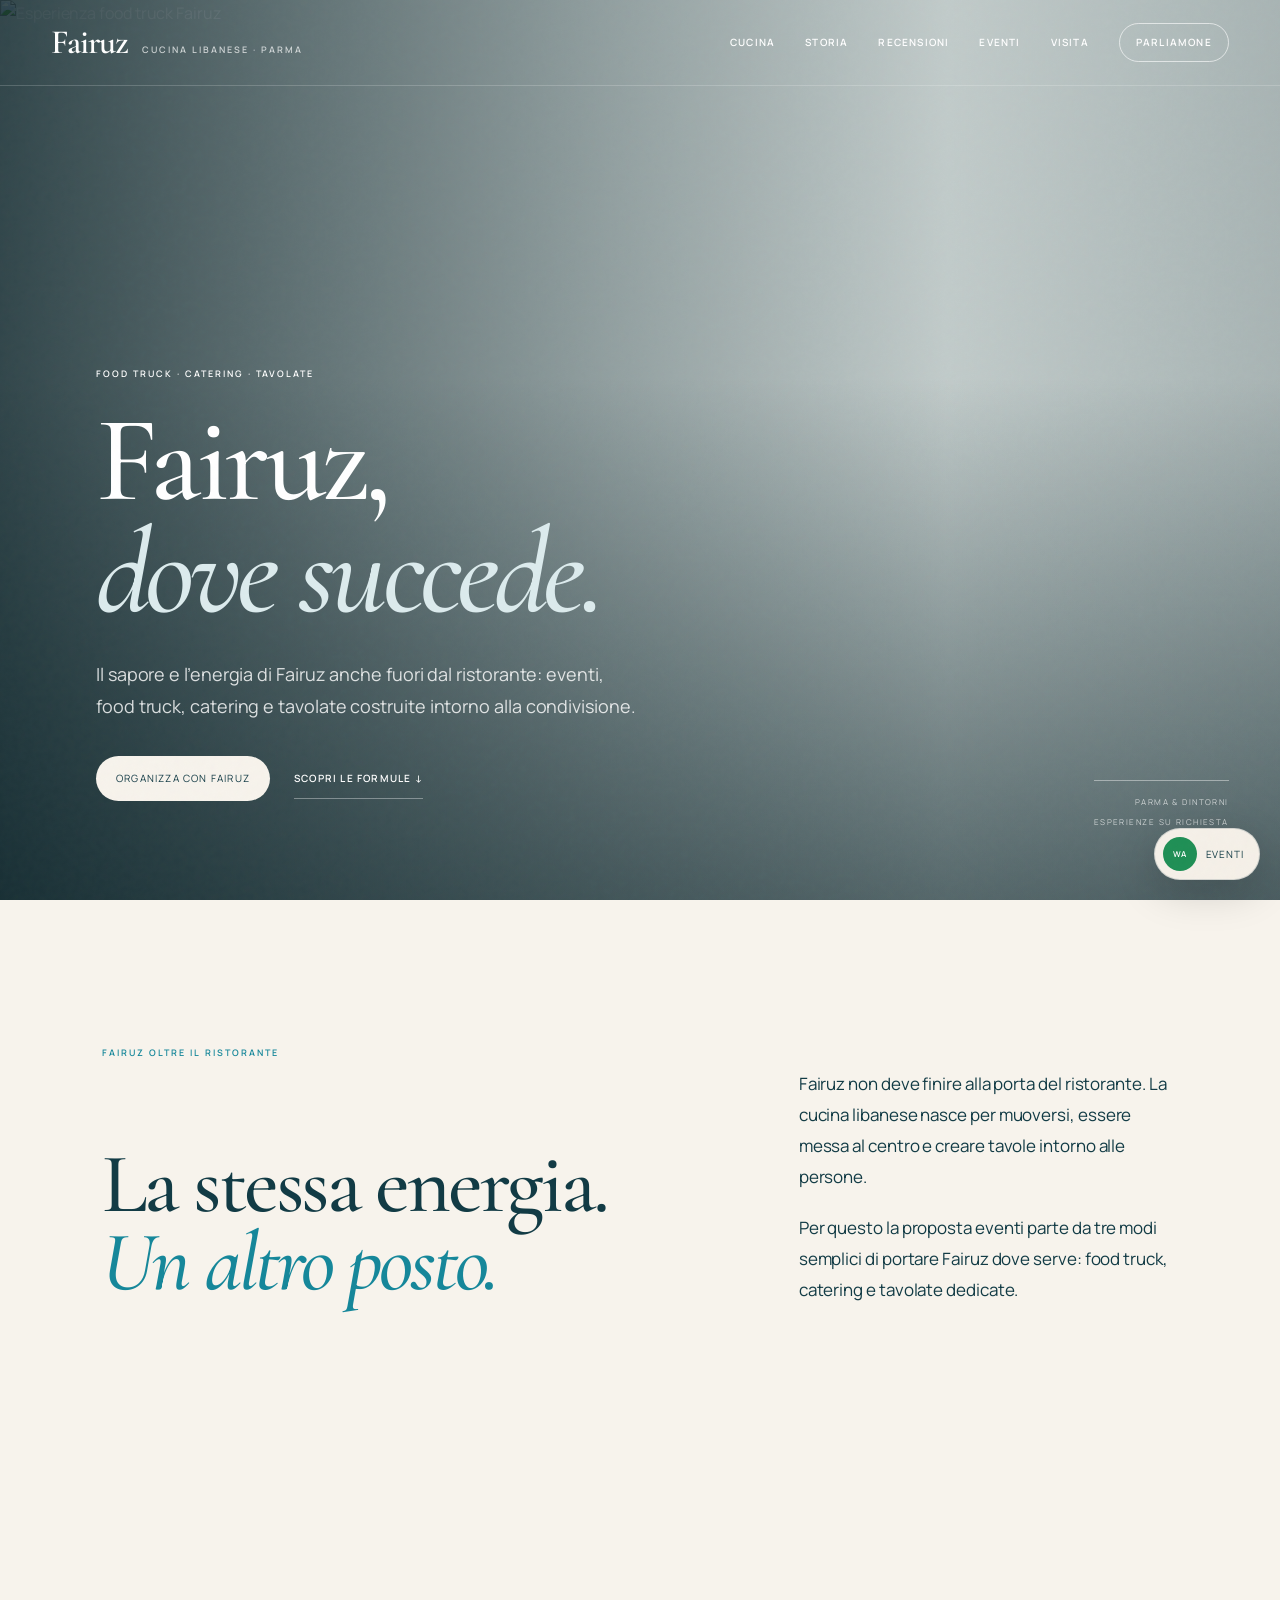
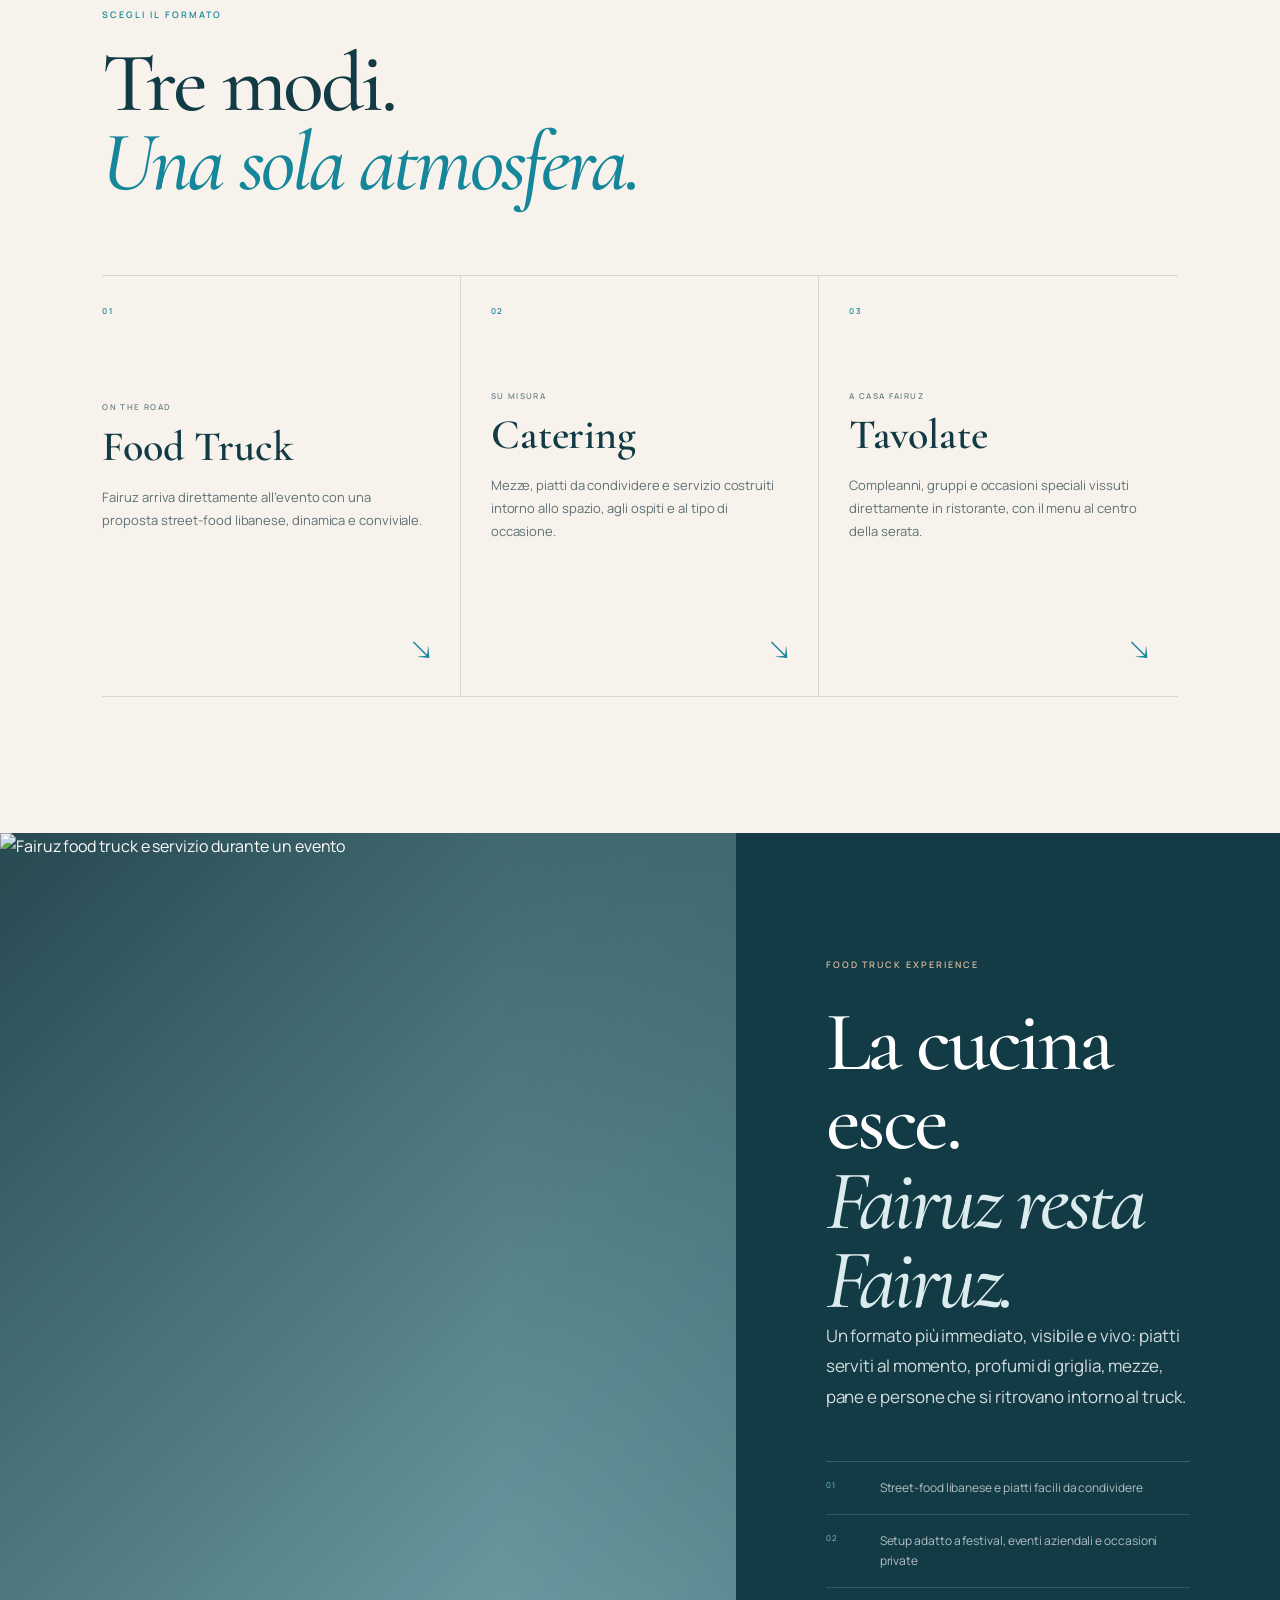
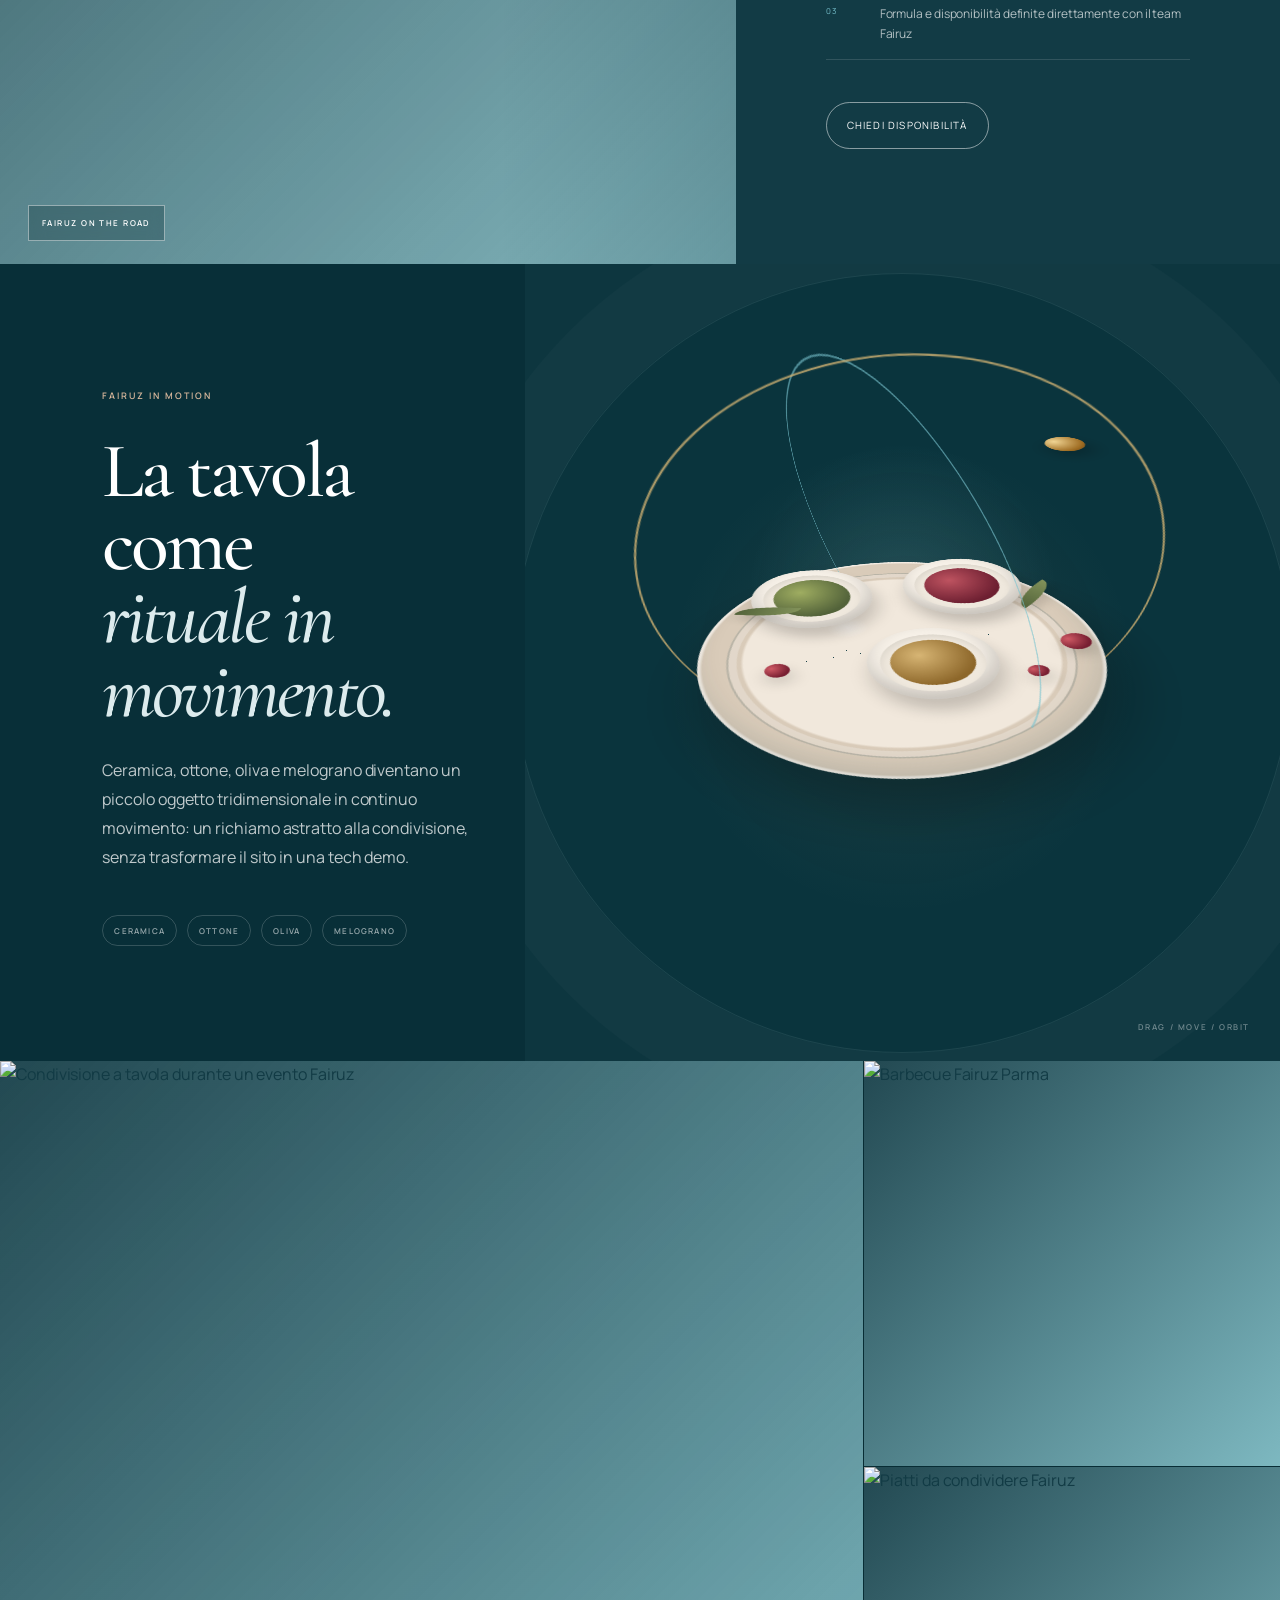
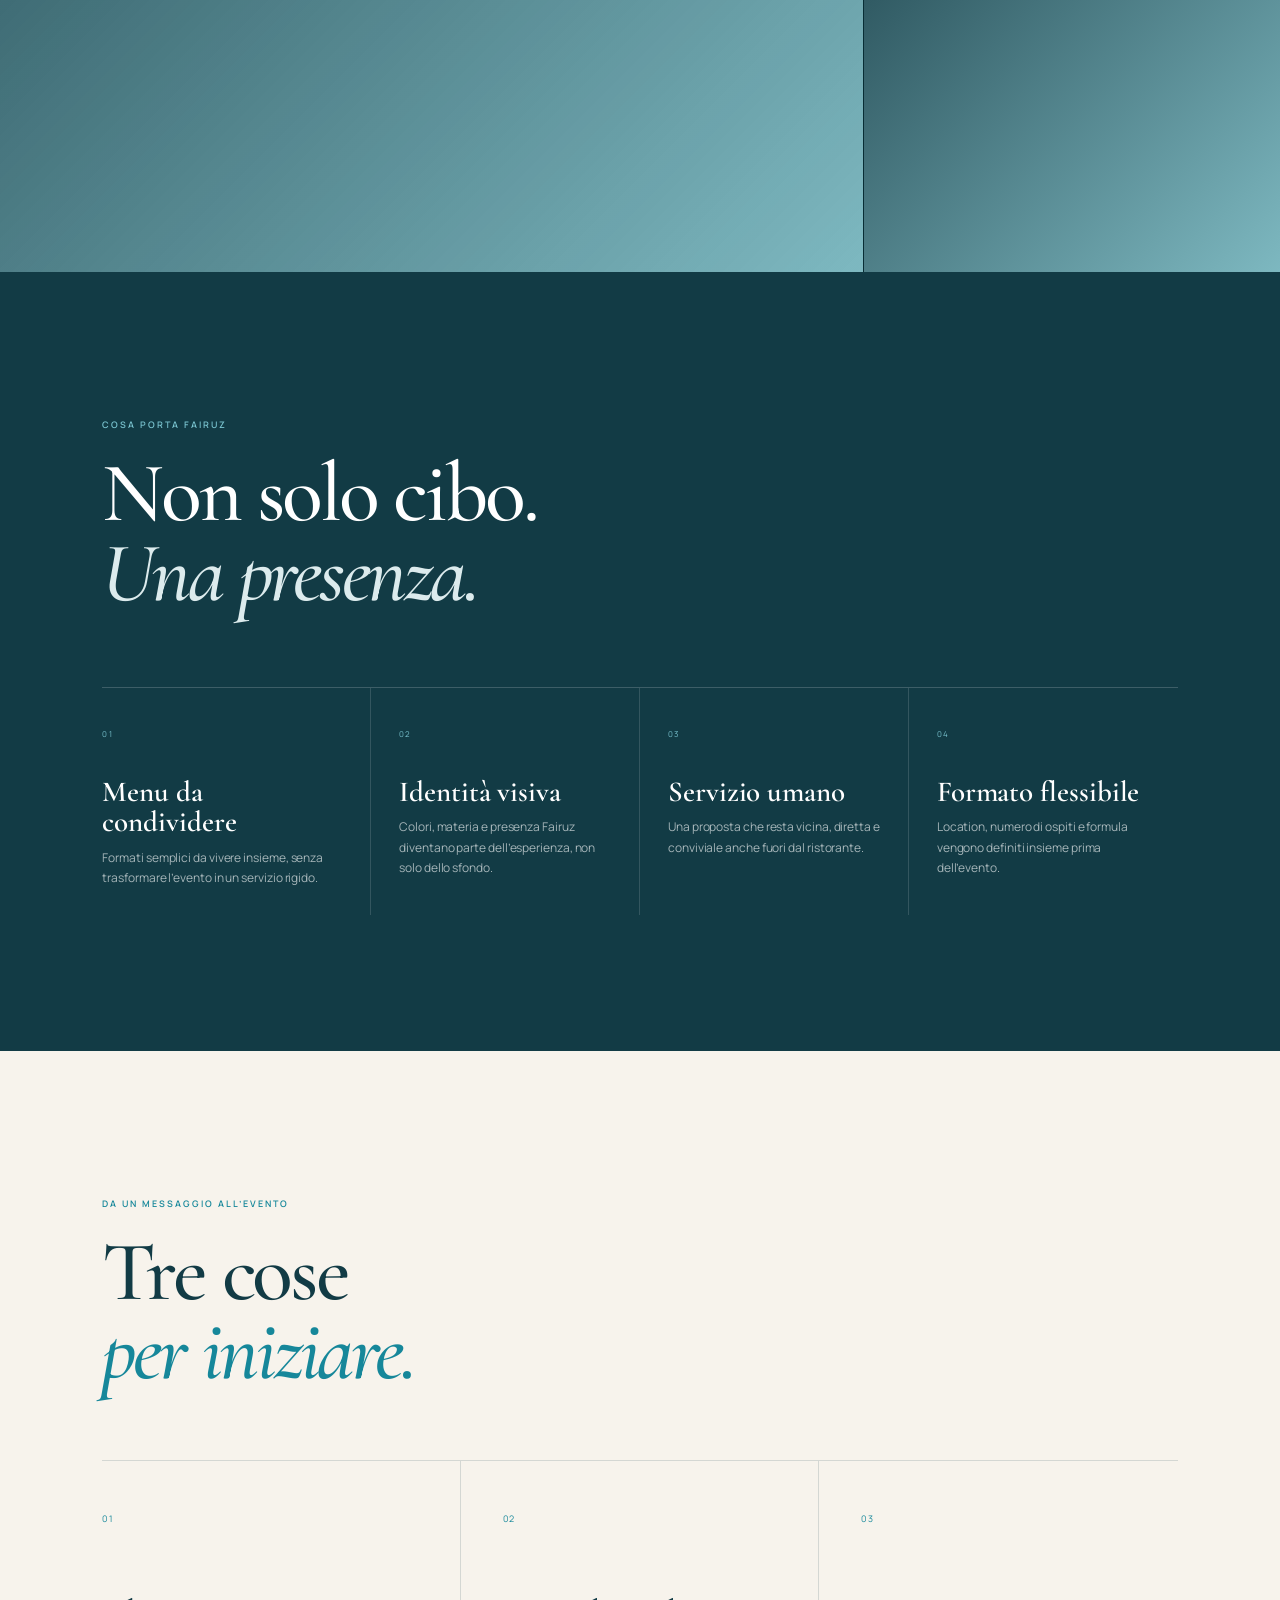
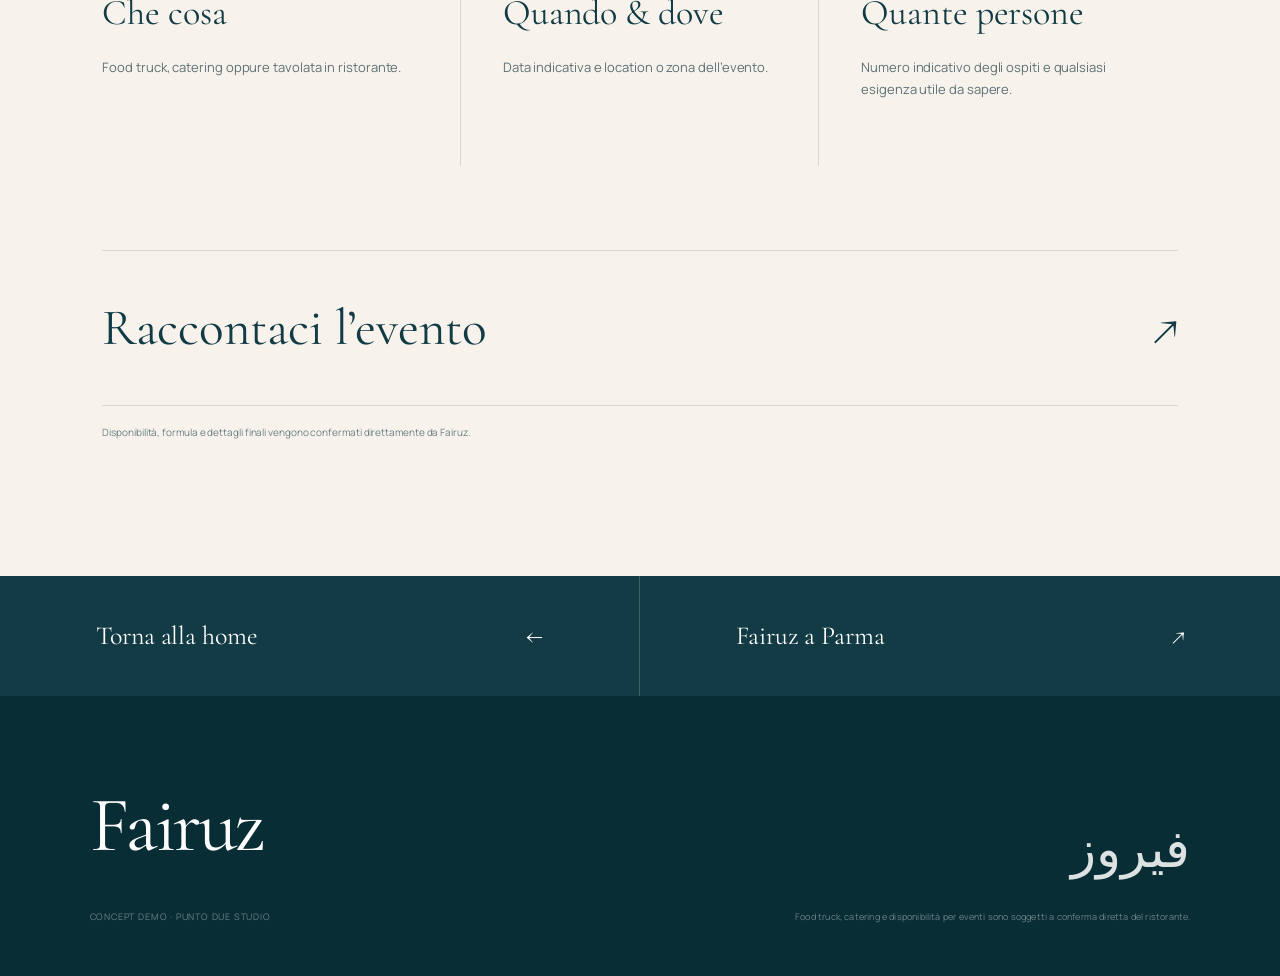
==== commit 003d9e72: "Use realistic event visuals and add interactive 3D ritual" ====
--- a/events.html
+++ b/events.html
@@ -10,6 +10,7 @@
   <link rel="preconnect" href="https://fonts.gstatic.com" crossorigin>
   <link href="https://fonts.googleapis.com/css2?family=Cormorant+Garamond:ital,wght@0,500;0,600;1,500&family=Manrope:wght@400;500;600&display=swap" rel="stylesheet">
   <link rel="stylesheet" href="styles.css">
+  <link rel="stylesheet" href="events-enhancements.css">
 </head>
 <body>
   <div class="grain" aria-hidden="true"></div>
@@ -36,7 +37,7 @@
         referrerpolicy="no-referrer"
         decoding="async"
         class="hero-media"
-        src="https://d8j0ntlcm91z4.cloudfront.net/user_3JN4lq7KBj4c3qEQUgSkbrftgrd/hf_20260920_092954_3b06a018-f33d-44ef-9236-d6c1622bef23.png"
+        src="https://d8j0ntlcm91z4.cloudfront.net/user_3JN4lq7KBj4c3qEQUgSkbrftgrd/hf_20260920_083817_670f6efc-67f8-40a7-88b1-010412006611.png"
         alt="Esperienza food truck Fairuz">
       <div class="hero-shade event-hero__shade"></div>
 
@@ -111,7 +112,7 @@
         <img
           referrerpolicy="no-referrer"
           decoding="async"
-          src="https://d8j0ntlcm91z4.cloudfront.net/user_3JN4lq7KBj4c3qEQUgSkbrftgrd/hf_20260920_092954_4382caa5-3125-4f49-bc2a-b56da5dd8813.png"
+          src="https://d8j0ntlcm91z4.cloudfront.net/user_3JN4lq7KBj4c3qEQUgSkbrftgrd/hf_20260920_083816_a19fe3fb-64a1-40a6-b6b5-a5596453e1c9.png"
           alt="Fairuz food truck e servizio durante un evento"
           loading="lazy">
         <span class="foodtruck-feature__tag">FAIRUZ ON THE ROAD</span>
@@ -132,9 +133,46 @@
       </div>
     </section>
 
+
+    <section class="event-ritual-3d" data-event-3d aria-label="Animazione tridimensionale Fairuz">
+      <div class="event-ritual-3d__copy">
+        <p class="section-kicker light reveal">FAIRUZ IN MOTION</p>
+        <h2 class="reveal">La tavola come<br><em>rituale in movimento.</em></h2>
+        <p class="reveal delay-1">Ceramica, ottone, oliva e melograno diventano un piccolo oggetto tridimensionale in continuo movimento: un richiamo astratto alla condivisione, senza trasformare il sito in una tech demo.</p>
+        <div class="event-ritual-3d__legend reveal delay-2">
+          <span>Ceramica</span><span>Ottone</span><span>Oliva</span><span>Melograno</span>
+        </div>
+      </div>
+
+      <div class="event-ritual-3d__viewport reveal delay-1">
+        <div class="event-ritual-3d__halo" aria-hidden="true"></div>
+        <div class="ritual-scene" data-ritual-scene aria-hidden="true">
+          <div class="ritual-ring ritual-ring--outer"></div>
+          <div class="ritual-ring ritual-ring--inner"></div>
+
+          <div class="ritual-platter">
+            <div class="ritual-platter__rim"></div>
+
+            <div class="ritual-bowl ritual-bowl--olive"><span></span></div>
+            <div class="ritual-bowl ritual-bowl--pomegranate"><span></span></div>
+            <div class="ritual-bowl ritual-bowl--brass"><span></span></div>
+
+            <i class="ritual-seed ritual-seed--1"></i>
+            <i class="ritual-seed ritual-seed--2"></i>
+            <i class="ritual-seed ritual-seed--3"></i>
+            <i class="ritual-leaf ritual-leaf--1"></i>
+            <i class="ritual-leaf ritual-leaf--2"></i>
+          </div>
+
+          <div class="ritual-orb"></div>
+        </div>
+        <span class="event-ritual-3d__caption">DRAG / MOVE / ORBIT</span>
+      </div>
+    </section>
+
     <section class="event-mosaic" aria-label="Atmosfera eventi Fairuz">
       <figure class="event-mosaic__wide reveal">
-        <img referrerpolicy="no-referrer" decoding="async" src="https://d8j0ntlcm91z4.cloudfront.net/user_3JN4lq7KBj4c3qEQUgSkbrftgrd/hf_20260920_092954_3b06a018-f33d-44ef-9236-d6c1622bef23.png" alt="Food truck Fairuz durante un evento" loading="lazy">
+        <img referrerpolicy="no-referrer" decoding="async" src="https://d8j0ntlcm91z4.cloudfront.net/user_3JN4lq7KBj4c3qEQUgSkbrftgrd/hf_20260920_083817_b1d94772-4a7b-4f2b-ba79-4cc7237bd00f.png" alt="Condivisione a tavola durante un evento Fairuz" loading="lazy">
       </figure>
       <figure class="event-mosaic__food reveal delay-1">
         <img referrerpolicy="no-referrer" decoding="async" src="https://dynamic-media-cdn.tripadvisor.com/media/photo-o/1e/68/b1/81/bbq.jpg?w=2200&h=1200&s=1" alt="Barbecue Fairuz Parma" loading="lazy">
@@ -196,5 +234,6 @@
   </a>
 
   <script src="script.js"></script>
+  <script src="events-3d.js"></script>
 </body>
 </html>
--- a/events-enhancements.css
+++ b/events-enhancements.css
@@ -0,0 +1,260 @@
+/* Events — realism corrections + web-native 3D ritual */
+.event-hero--foodtruck .hero-media{
+  filter:saturate(.92) contrast(.98);
+}
+.foodtruck-feature__media img{
+  filter:saturate(.9) contrast(.98);
+}
+
+/* Keep generated images documentary rather than glossy. */
+.event-hero--foodtruck .hero-shade{
+  background:
+    linear-gradient(90deg,rgba(7,31,37,.80) 0%,rgba(7,31,37,.34) 48%,rgba(7,31,37,.12) 74%,rgba(7,31,37,.24) 100%),
+    linear-gradient(0deg,rgba(7,31,37,.58),transparent 58%);
+}
+
+.event-ritual-3d{
+  display:grid;
+  grid-template-columns:minmax(0,.82fr) minmax(0,1.18fr);
+  min-height:88vh;
+  background:#082f38;
+  color:#fff;
+  overflow:hidden;
+}
+.event-ritual-3d__copy{
+  display:flex;
+  flex-direction:column;
+  justify-content:center;
+  padding:9vw 4vw 9vw 8vw;
+  position:relative;
+  z-index:3;
+}
+.event-ritual-3d__copy h2{
+  font-family:var(--serif);
+  font-weight:500;
+  font-size:clamp(58px,6.1vw,98px);
+  line-height:.94;
+  letter-spacing:-.038em;
+  margin:22px 0 28px;
+}
+.event-ritual-3d__copy h2 em{
+  font-style:italic;
+  color:#dcebed;
+}
+.event-ritual-3d__copy>p:not(.section-kicker){
+  max-width:520px;
+  font-size:16px;
+  line-height:1.82;
+  color:rgba(255,255,255,.74);
+  margin:0;
+}
+.event-ritual-3d__legend{
+  display:flex;
+  flex-wrap:wrap;
+  gap:10px;
+  margin-top:42px;
+}
+.event-ritual-3d__legend span{
+  border:1px solid rgba(255,255,255,.18);
+  border-radius:999px;
+  padding:8px 11px;
+  font-size:8px;
+  font-weight:600;
+  letter-spacing:.15em;
+  text-transform:uppercase;
+  color:rgba(255,255,255,.58);
+}
+
+.event-ritual-3d__viewport{
+  position:relative;
+  min-height:88vh;
+  display:grid;
+  place-items:center;
+  perspective:1050px;
+  overflow:hidden;
+  isolation:isolate;
+  background:
+    radial-gradient(circle at 50% 42%,rgba(121,195,207,.16),transparent 26%),
+    radial-gradient(circle at 50% 52%,rgba(215,181,116,.08),transparent 42%),
+    #0a343d;
+}
+.event-ritual-3d__halo{
+  position:absolute;
+  width:min(70vw,780px);
+  aspect-ratio:1;
+  border-radius:50%;
+  border:1px solid rgba(220,235,237,.09);
+  box-shadow:
+    0 0 0 80px rgba(220,235,237,.018),
+    0 0 0 160px rgba(220,235,237,.012);
+  animation:ritualHalo 8s ease-in-out infinite alternate;
+}
+.event-ritual-3d__caption{
+  position:absolute;
+  right:30px;
+  bottom:28px;
+  font-size:8px;
+  font-weight:600;
+  letter-spacing:.2em;
+  color:rgba(255,255,255,.4);
+}
+
+.ritual-scene{
+  --rx:58deg;
+  --rz:-16deg;
+  position:relative;
+  width:min(42vw,530px);
+  aspect-ratio:1;
+  transform-style:preserve-3d;
+  transform:rotateX(var(--rx)) rotateZ(var(--rz));
+  transition:transform .45s cubic-bezier(.2,.8,.2,1);
+  animation:ritualSceneFloat 7s ease-in-out infinite alternate;
+}
+.ritual-platter{
+  position:absolute;
+  inset:12%;
+  border-radius:50%;
+  background:
+    radial-gradient(circle at 40% 34%,rgba(255,255,255,.48),transparent 6%),
+    radial-gradient(circle at 50% 50%,#f1e8dc 0 55%,#d9cbb9 56% 69%,#f6eee5 70% 100%);
+  box-shadow:
+    inset 0 -18px 26px rgba(18,59,69,.12),
+    0 42px 70px rgba(0,0,0,.26);
+  transform:translateZ(12px);
+  transform-style:preserve-3d;
+}
+.ritual-platter__rim{
+  position:absolute;
+  inset:7%;
+  border-radius:50%;
+  border:2px solid rgba(18,59,69,.16);
+  box-shadow:inset 0 0 0 8px rgba(255,255,255,.24);
+}
+
+.ritual-bowl{
+  position:absolute;
+  width:30%;
+  aspect-ratio:1;
+  border-radius:50%;
+  transform:translateZ(42px);
+  box-shadow:
+    inset 0 -14px 24px rgba(0,0,0,.20),
+    0 18px 20px rgba(0,0,0,.18);
+  background:#f7f1e8;
+}
+.ritual-bowl:before{
+  content:"";
+  position:absolute;
+  inset:10%;
+  border-radius:50%;
+  background:#efe8dd;
+  box-shadow:inset 0 5px 8px rgba(0,0,0,.08);
+}
+.ritual-bowl span{
+  position:absolute;
+  inset:18%;
+  border-radius:50%;
+  z-index:2;
+}
+.ritual-bowl--olive{left:16%;top:20%}
+.ritual-bowl--olive span{background:radial-gradient(circle at 38% 32%,#9fad61,#53633a 72%)}
+.ritual-bowl--pomegranate{right:16%;top:24%}
+.ritual-bowl--pomegranate span{background:radial-gradient(circle at 38% 32%,#be5360,#6d1f31 72%)}
+.ritual-bowl--brass{left:36%;bottom:13%}
+.ritual-bowl--brass span{background:radial-gradient(circle at 38% 32%,#d7b574,#8d672a 72%)}
+
+.ritual-ring{
+  position:absolute;
+  left:50%;
+  top:50%;
+  border-radius:50%;
+  border:2px solid rgba(215,181,116,.78);
+  transform-style:preserve-3d;
+  pointer-events:none;
+}
+.ritual-ring--outer{
+  width:94%;
+  height:94%;
+  margin:-47%;
+  transform:translateZ(92px) rotateX(72deg) rotateY(12deg);
+  animation:ritualRingOuter 11s linear infinite;
+}
+.ritual-ring--inner{
+  width:76%;
+  height:76%;
+  margin:-38%;
+  border-color:rgba(121,195,207,.62);
+  transform:translateZ(116px) rotateY(74deg) rotateX(16deg);
+  animation:ritualRingInner 9s linear infinite reverse;
+}
+
+.ritual-orb{
+  position:absolute;
+  width:8%;
+  aspect-ratio:1;
+  right:7%;
+  top:26%;
+  border-radius:50%;
+  background:radial-gradient(circle at 30% 28%,#f0d493,#a06e24 68%,#5e3a0d);
+  box-shadow:0 14px 28px rgba(0,0,0,.28);
+  transform:translateZ(170px);
+  animation:ritualOrb 4.5s ease-in-out infinite alternate;
+}
+.ritual-seed{
+  position:absolute;
+  width:7%;
+  aspect-ratio:1;
+  border-radius:50%;
+  background:radial-gradient(circle at 30% 30%,#cf5964,#771e31 70%);
+  box-shadow:0 10px 18px rgba(0,0,0,.18);
+  transform:translateZ(58px);
+}
+.ritual-seed--1{right:14%;bottom:18%}
+.ritual-seed--2{right:28%;bottom:10%;width:4.6%}
+.ritual-seed--3{left:13%;bottom:25%;width:5.5%}
+.ritual-leaf{
+  position:absolute;
+  width:15%;
+  height:5.2%;
+  border-radius:100% 0 100% 0;
+  background:linear-gradient(90deg,#53633a,#82925a);
+  box-shadow:0 9px 14px rgba(0,0,0,.12);
+  transform:translateZ(55px) rotate(24deg);
+}
+.ritual-leaf--1{left:11%;top:42%}
+.ritual-leaf--2{right:10%;top:51%;transform:translateZ(55px) rotate(-34deg)}
+
+@keyframes ritualSceneFloat{
+  0%{translate:0 -4px}
+  100%{translate:0 10px}
+}
+@keyframes ritualRingOuter{
+  to{rotate:360deg}
+}
+@keyframes ritualRingInner{
+  to{rotate:-360deg}
+}
+@keyframes ritualOrb{
+  0%{translate:0 -10px}
+  100%{translate:0 18px}
+}
+@keyframes ritualHalo{
+  0%{transform:scale(.96);opacity:.65}
+  100%{transform:scale(1.04);opacity:1}
+}
+
+@media(max-width:900px){
+  .event-ritual-3d{grid-template-columns:1fr;min-height:auto}
+  .event-ritual-3d__copy{padding:88px 22px 42px}
+  .event-ritual-3d__copy h2{font-size:clamp(54px,14vw,78px)}
+  .event-ritual-3d__viewport{min-height:62vh}
+  .ritual-scene{width:min(76vw,500px)}
+  .event-ritual-3d__caption{right:20px;bottom:18px}
+}
+@media(prefers-reduced-motion:reduce){
+  .event-ritual-3d__halo,
+  .ritual-scene,
+  .ritual-ring--outer,
+  .ritual-ring--inner,
+  .ritual-orb{animation:none}
+}
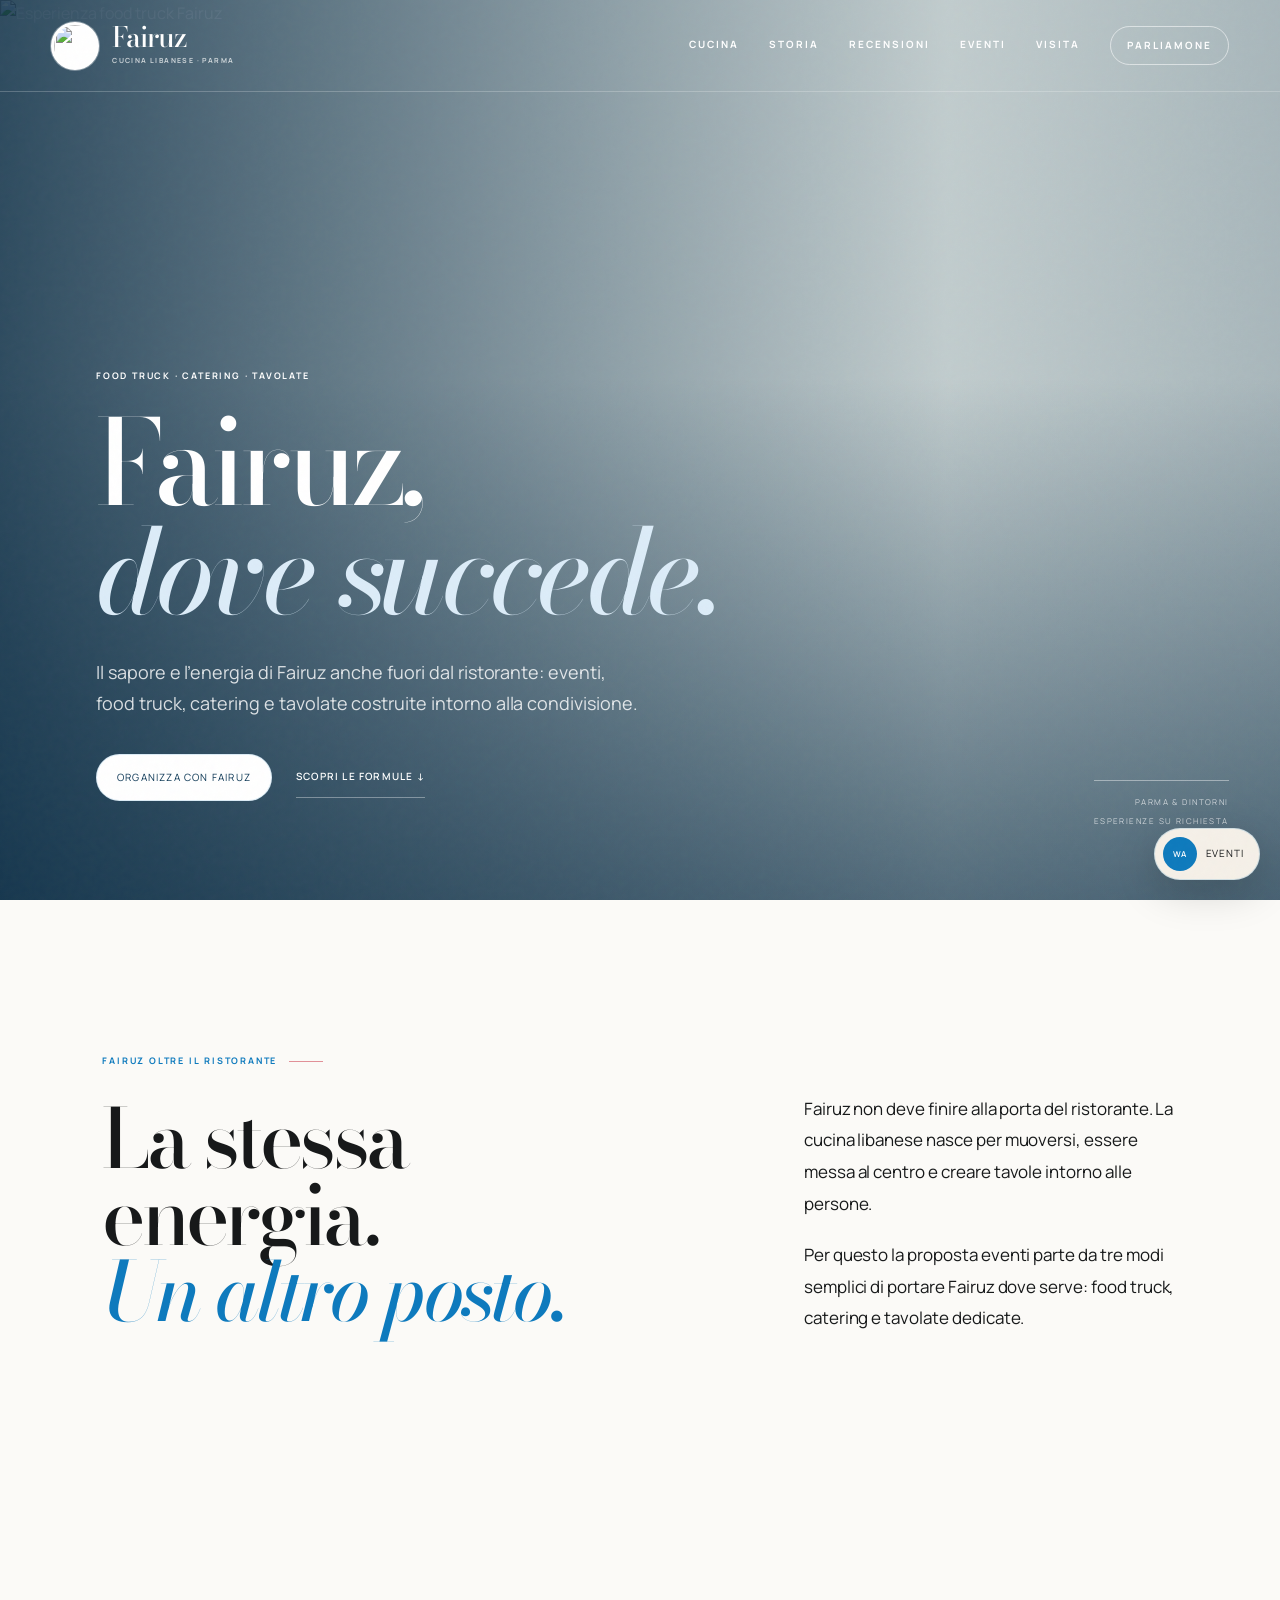
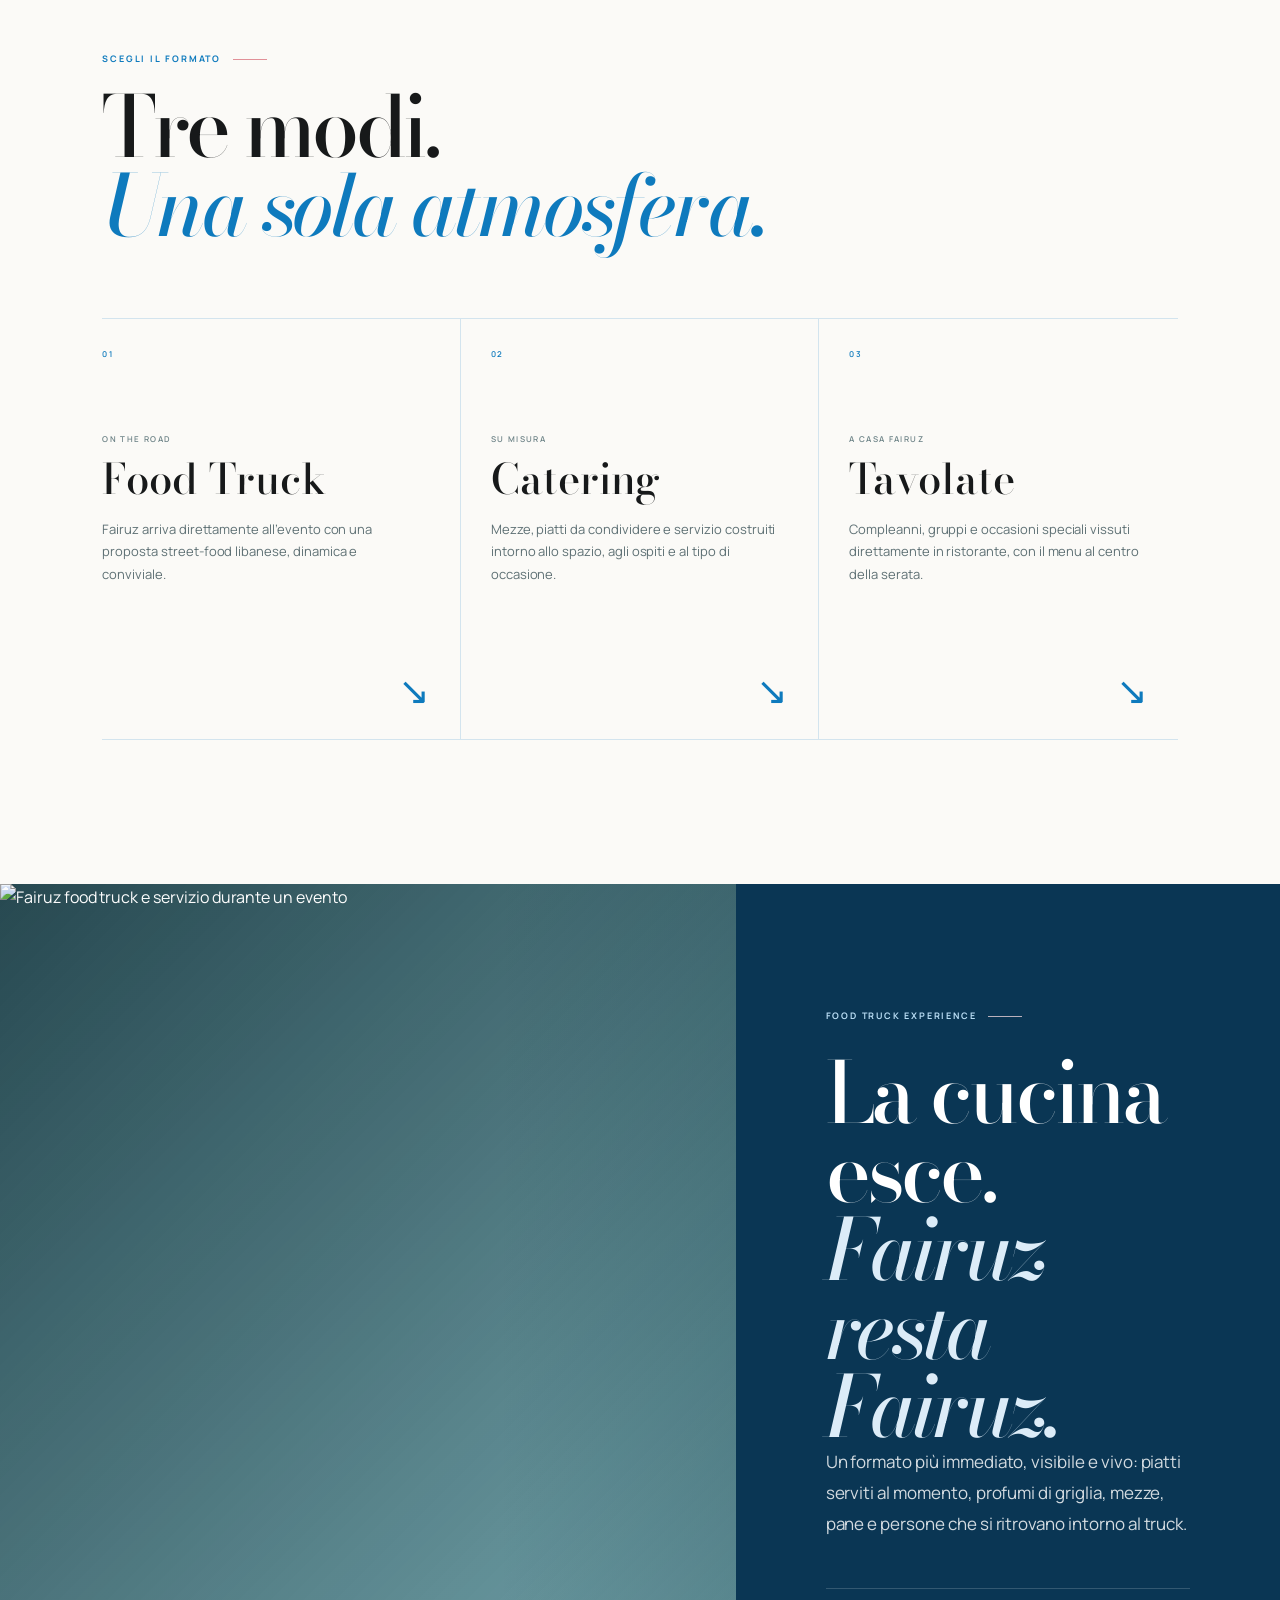
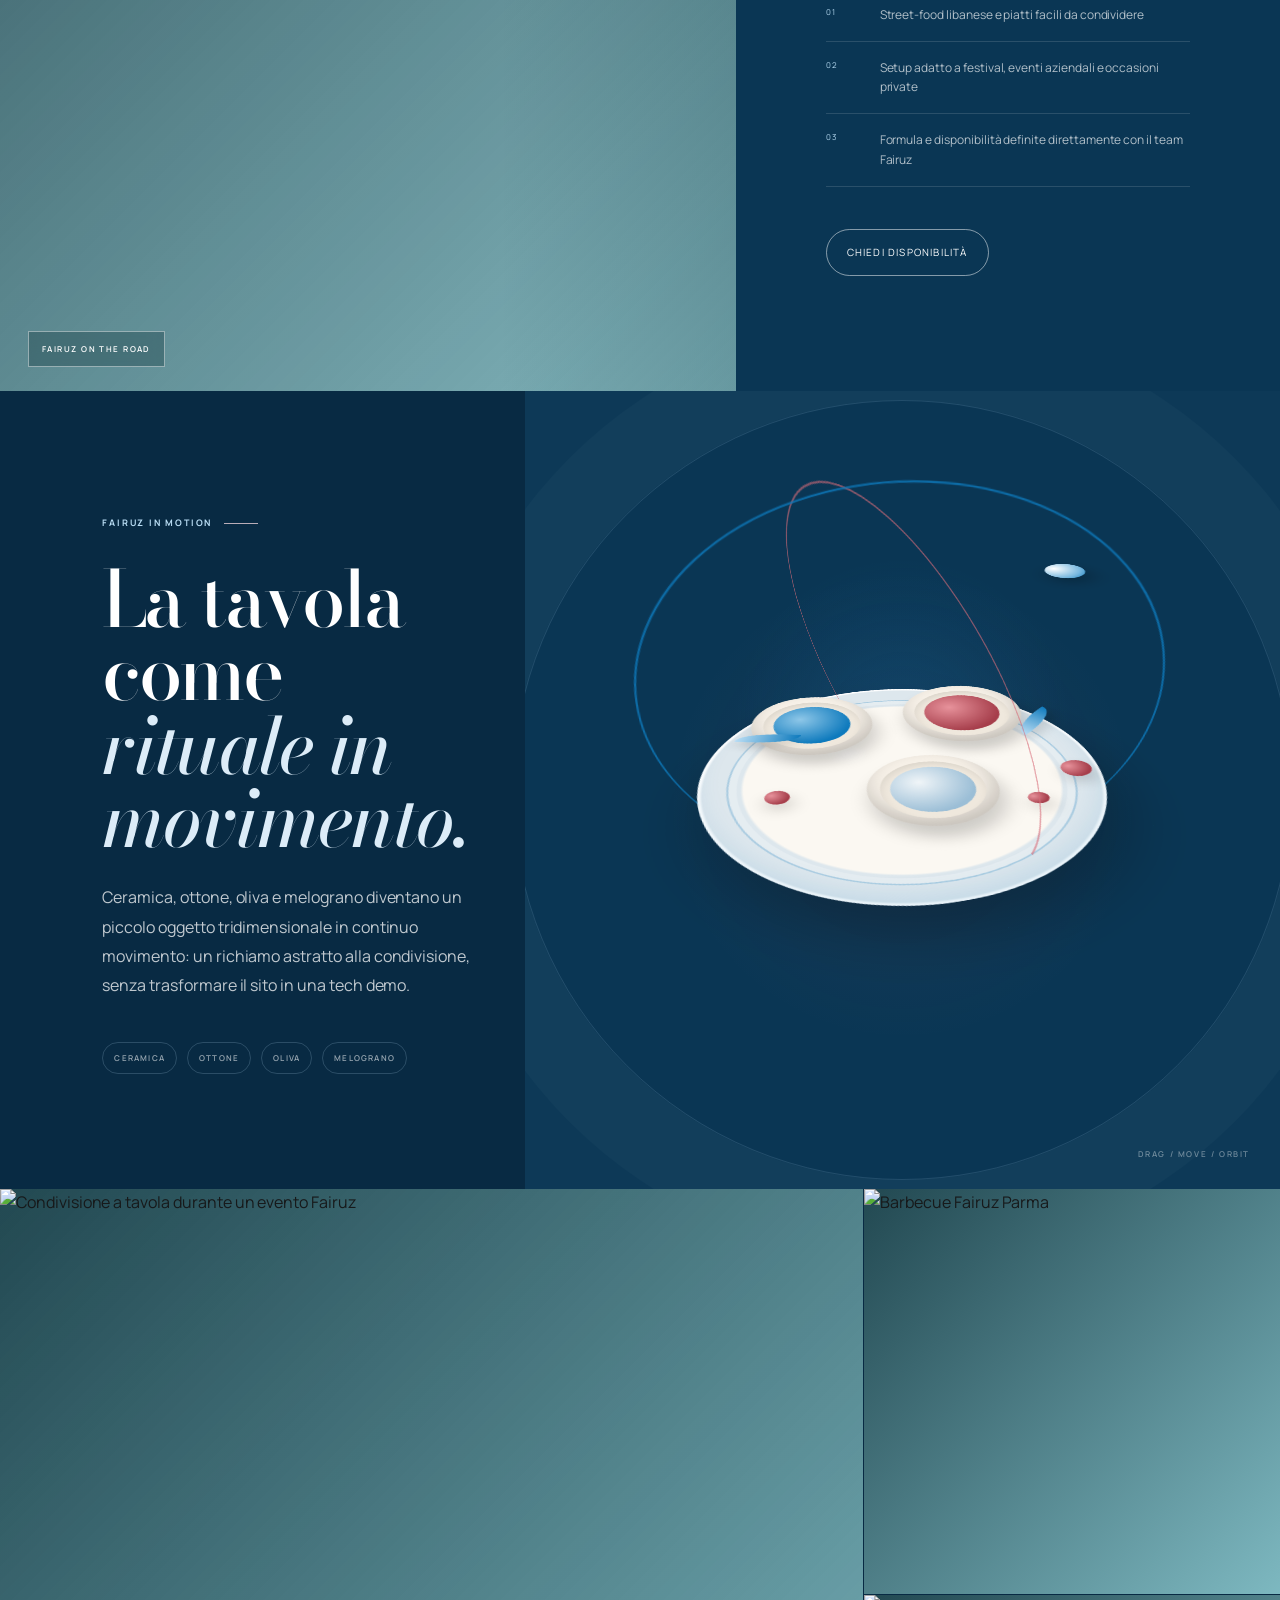
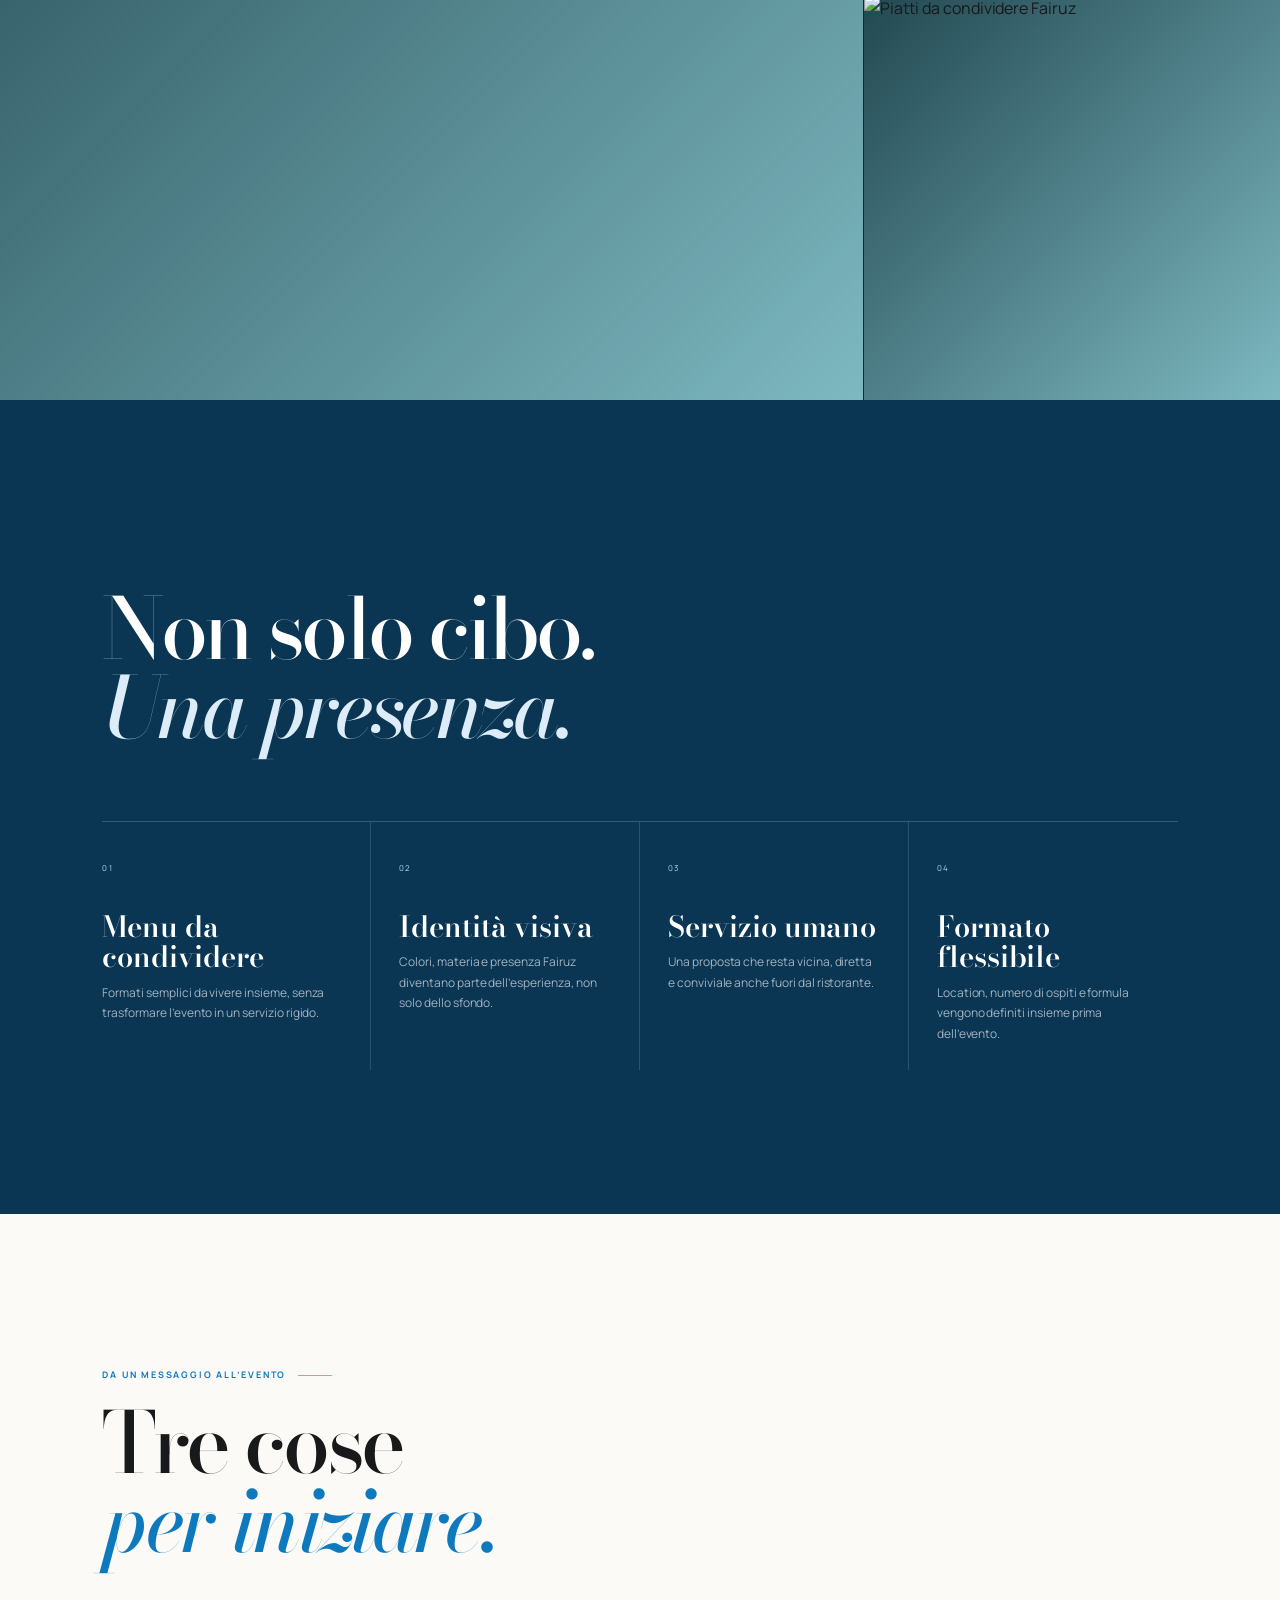
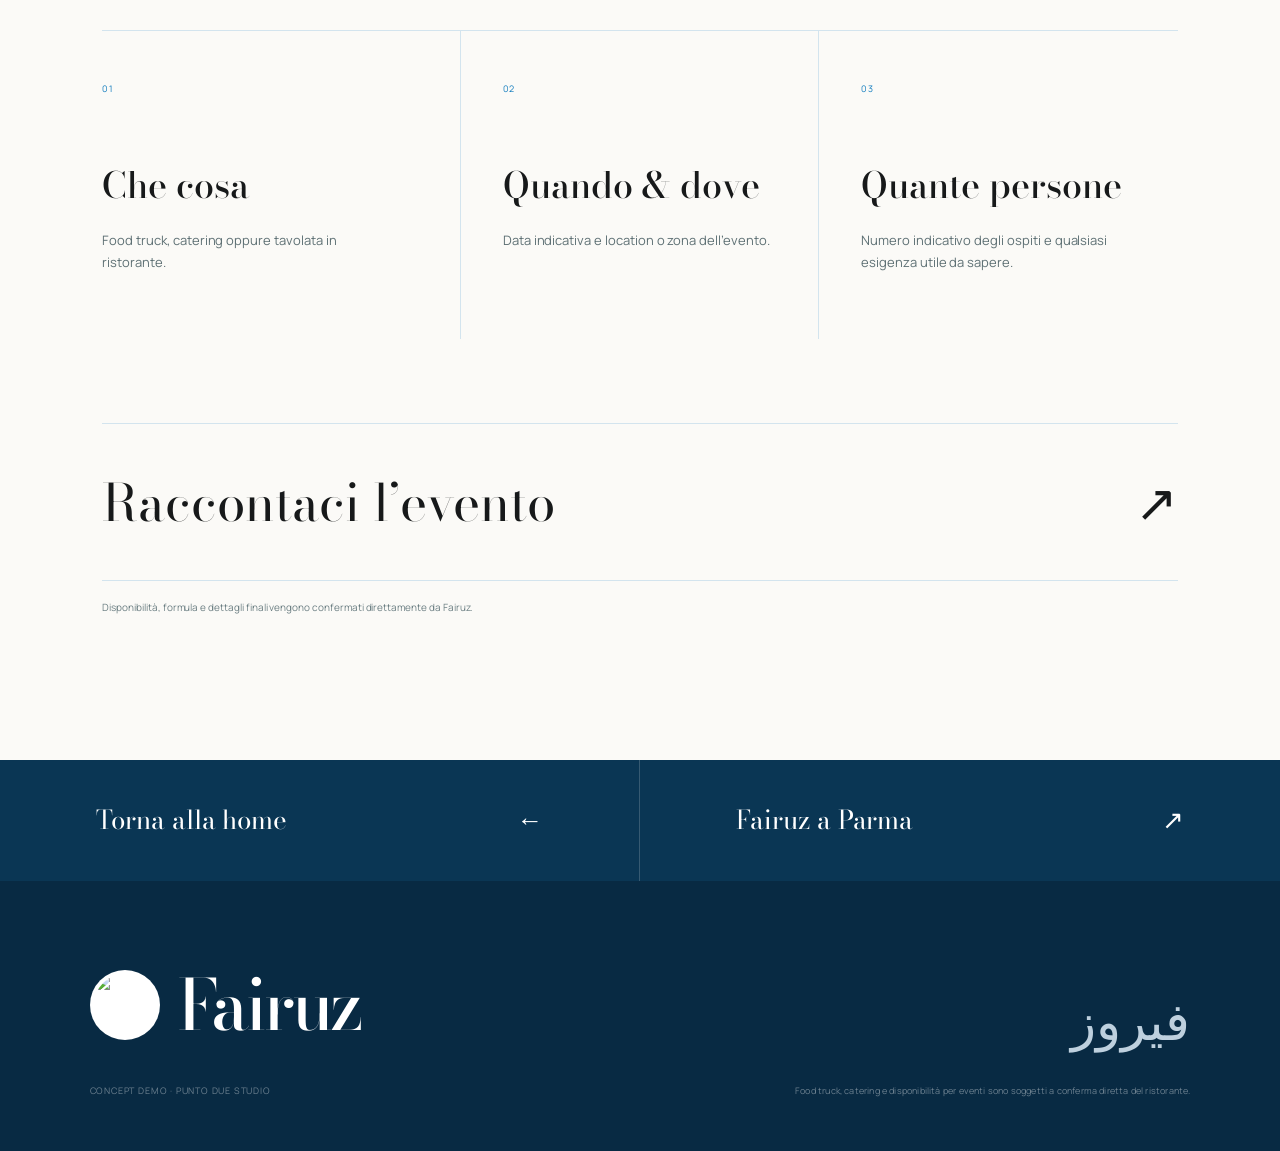
==== commit af9b7e74: "Align Fairuz demo with real logo brand system" ====
--- a/events.html
+++ b/events.html
@@ -3,12 +3,12 @@
 <head>
   <meta charset="utf-8">
   <meta name="viewport" content="width=device-width, initial-scale=1">
-  <meta name="theme-color" content="#123b45">
+  <meta name="theme-color" content="#0E7ABD">
   <meta name="description" content="Fairuz Parma — food truck, catering, tavolate ed esperienze libanesi per eventi e occasioni private.">
   <title>Eventi & Food Truck — Fairuz Parma</title>
   <link rel="preconnect" href="https://fonts.googleapis.com">
   <link rel="preconnect" href="https://fonts.gstatic.com" crossorigin>
-  <link href="https://fonts.googleapis.com/css2?family=Cormorant+Garamond:ital,wght@0,500;0,600;1,500&family=Manrope:wght@400;500;600&display=swap" rel="stylesheet">
+  <link href="https://fonts.googleapis.com/css2?family=Bodoni+Moda:opsz,wght@6..96,400;6..96,500;6..96,600&family=Manrope:wght@400;500;600;700&display=swap" rel="stylesheet">
   <link rel="stylesheet" href="styles.css">
   <link rel="stylesheet" href="events-enhancements.css">
 </head>
@@ -17,8 +17,11 @@
 
   <header class="site-header" id="top">
     <a class="brand" href="index.html" aria-label="Fairuz Parma">
-      <span class="brand-main">Fairuz</span>
-      <span class="brand-sub">Cucina libanese · Parma</span>
+      <img class="brand-logo-mark" src="https://d2ol7oe51mr4n9.cloudfront.net/user_3JN4lq7KBj4c3qEQUgSkbrftgrd/b0ffc15e-53d9-49ad-93b0-e18c3b5502cb.png" alt="" aria-hidden="true">
+      <span class="brand-copy">
+        <span class="brand-main">Fairuz</span>
+        <span class="brand-sub">Cucina libanese · Parma</span>
+      </span>
     </a>
     <button class="menu-toggle" aria-label="Apri menu" aria-expanded="false"><span></span><span></span></button>
     <nav class="nav">
@@ -223,7 +226,10 @@
   </main>
 
   <footer class="footer">
-    <div class="footer-brand">Fairuz</div>
+    <div class="footer-brand-lockup">
+      <img class="footer-logo-mark" src="https://d2ol7oe51mr4n9.cloudfront.net/user_3JN4lq7KBj4c3qEQUgSkbrftgrd/b0ffc15e-53d9-49ad-93b0-e18c3b5502cb.png" alt="Logo Fairuz">
+      <div class="footer-brand">Fairuz</div>
+    </div>
     <div class="footer-arabic">فيروز</div>
     <p>Concept demo · Punto Due Studio</p>
     <p class="prototype-note">Food truck, catering e disponibilità per eventi sono soggetti a conferma diretta del ristorante.</p>
--- a/styles.css
+++ b/styles.css
@@ -453,3 +453,324 @@
   .event-value-grid article,.event-value-grid article+article{padding:24px 0;border-right:0;border-bottom:1px solid rgba(255,255,255,.14)}
   .event-value-grid article:last-child{border-bottom:0}
 }
+
+
+/* Step 5 — logo-led Fairuz brand alignment */
+:root{
+  --brand-blue:#0E7ABD;
+  --brand-blue-deep:#0A3654;
+  --brand-blue-dark:#082A43;
+  --brand-blue-soft:#DCECF8;
+  --brand-blue-pale:#EEF6FB;
+  --brand-red:#D86C78;
+  --brand-red-soft:#F5DADF;
+  --brand-charcoal:#17191A;
+  --brand-muted:#59646A;
+  --brand-paper:#FBFAF7;
+  --brand-ivory:#F5F2EC;
+
+  --brand-petrol:var(--brand-blue-deep);
+  --brand-teal:var(--brand-blue);
+  --brand-aqua:#B9DDF4;
+  --brand-mist:var(--brand-blue-pale);
+  --brand-warm:var(--brand-red);
+
+  --ink:var(--brand-charcoal);
+  --ink-soft:#454B4F;
+  --paper:var(--brand-paper);
+  --warm:var(--brand-ivory);
+  --clay:var(--brand-blue);
+  --olive:var(--brand-blue-deep);
+  --white:#FFFFFF;
+  --line:rgba(14,122,189,.17);
+
+  --serif:"Bodoni Moda", Georgia, serif;
+  --sans:"Manrope", Arial, sans-serif;
+}
+
+body{
+  background:var(--brand-paper);
+  color:var(--brand-charcoal);
+  font-family:var(--sans);
+  line-height:1.72;
+  letter-spacing:-.003em;
+}
+::selection{background:var(--brand-blue);color:#fff}
+p{max-width:68ch}
+
+/* Logo-led header */
+.site-header{
+  height:92px;
+  border-bottom:1px solid rgba(255,255,255,.22);
+}
+.site-header.scrolled{
+  background:rgba(8,42,67,.95);
+  box-shadow:0 10px 40px rgba(5,34,52,.12);
+}
+.brand{
+  display:flex;
+  align-items:center;
+  gap:13px;
+}
+.brand-logo-mark{
+  width:48px;
+  height:48px;
+  object-fit:contain;
+  border-radius:50%;
+  background:#fff;
+  padding:3px;
+  box-shadow:0 0 0 1px rgba(255,255,255,.34);
+  flex:none;
+}
+.brand-copy{
+  display:flex;
+  flex-direction:column;
+  gap:1px;
+}
+.brand-main{
+  display:block;
+  font-family:var(--serif);
+  font-size:28px;
+  font-weight:500;
+  line-height:1;
+  letter-spacing:-.035em;
+}
+.brand-sub{
+  display:block;
+  margin-top:3px;
+  font-size:7px;
+  letter-spacing:.19em;
+  opacity:.72;
+}
+.nav{
+  letter-spacing:.13em;
+  font-weight:700;
+}
+.nav-cta{
+  border-color:rgba(255,255,255,.55);
+}
+.nav-cta:hover{
+  background:#fff;
+  color:var(--brand-blue-deep);
+}
+
+/* Type hierarchy */
+.hero h1,.event-hero h1,.intro h2,.menu-preview h2,.story h2,.reviews h2,
+.events-copy h2,.visit h2,.event-intro h2,.motion-showcase__content h2,
+.event-format-heading h2,.foodtruck-feature__content h2,
+.event-value__heading h2,.event-process__heading h2{
+  font-family:var(--serif);
+  font-weight:500;
+  letter-spacing:-.045em;
+  line-height:.93;
+}
+.hero h1,.event-hero h1{
+  font-size:clamp(76px,9.2vw,146px);
+}
+.intro h2,.menu-preview h2,.story h2,.reviews h2,.event-intro h2{
+  font-size:clamp(58px,6.4vw,100px);
+}
+.hero h1 em,.event-hero h1 em,.intro h2 em,.story h2 em,.reviews h2 em,
+.visit h2 em,.event-intro h2 em,.motion-showcase__content h2 em,
+.foodtruck-feature__content h2 em,.event-value__heading h2 em,
+.event-process__heading h2 em{
+  color:var(--brand-blue-soft);
+  font-style:italic;
+}
+.intro h2 em,.reviews h2 em,.event-intro h2 em,
+.event-format-heading h2 em,.event-process__heading h2 em{
+  color:var(--brand-blue);
+}
+.eyebrow,.section-kicker,.fact-kicker,.brand-sub,.nav{
+  font-weight:700;
+  letter-spacing:.20em;
+}
+.section-kicker,.fact-kicker{color:var(--brand-blue)}
+
+/* Logo-inspired graphic language */
+.quick-facts,
+.menu-grid,
+.utility-grid,
+.event-format-grid,
+.process-grid{
+  border-color:var(--line);
+}
+.quick-facts>div,
+.menu-grid article,
+.utility article,
+.event-format-card,
+.process-grid>div{
+  border-color:var(--line);
+}
+.quick-facts strong,
+.menu-grid h3,
+.utility h3,
+.event-format-card h3,
+.process-grid h3{
+  font-family:var(--serif);
+  font-weight:500;
+}
+.fact-kicker,
+.menu-grid span,
+.utility article>span,
+.event-format-card__number,
+.process-grid span{
+  color:var(--brand-blue);
+}
+.story{
+  background:linear-gradient(135deg,#F5F2EC 0%,#EEF6FB 100%);
+}
+.story blockquote{
+  border-color:rgba(14,122,189,.23);
+}
+.story blockquote:before{
+  content:"";
+  display:block;
+  width:68px;
+  height:2px;
+  background:var(--brand-red);
+  margin-bottom:22px;
+}
+
+/* Dark sections now come from the real logo blue */
+.reviews,.visit,.motion-showcase,.foodtruck-feature,.event-value{
+  background:var(--brand-blue-deep);
+}
+.real-gallery{
+  background:var(--brand-blue-deep);
+}
+.footer{
+  background:var(--brand-blue-dark);
+}
+.reviews .section-kicker,
+.event-value__heading .section-kicker,
+.section-kicker.light{
+  color:#B9DDF4;
+}
+.stars{color:var(--brand-red)}
+.review-card{background:var(--brand-blue-deep)}
+.rating-block{border-color:rgba(255,255,255,.20)}
+.review-card footer{color:rgba(255,255,255,.76)}
+.reviews-links a:hover{
+  background:#fff;
+  border-color:#fff;
+  color:var(--brand-blue-deep);
+}
+
+/* Blue/white CTAs with tiny logo-red accent */
+.button-light{
+  background:#fff;
+  color:var(--brand-blue-deep);
+  border:1px solid rgba(14,122,189,.15);
+}
+.button-light:hover{
+  background:var(--brand-blue);
+  color:#fff;
+}
+.text-link.dark{
+  color:var(--brand-blue-deep);
+  border-color:rgba(14,122,189,.24);
+}
+.wa-dot{background:var(--brand-blue)}
+.wa-float{
+  border-color:rgba(14,122,189,.16);
+}
+.wa-float:hover{
+  color:var(--brand-blue-deep);
+}
+
+/* Circular motif derived from the logo */
+.hero-badge{
+  border-top-color:rgba(255,255,255,.48);
+}
+.hero-badge strong{
+  position:relative;
+}
+.hero-badge strong:after{
+  content:"";
+  position:absolute;
+  width:7px;
+  height:7px;
+  border-radius:50%;
+  background:var(--brand-red);
+  right:-13px;
+  top:0;
+}
+.motion-showcase__content{
+  background:
+    radial-gradient(circle at 100% 0%,rgba(185,221,244,.15),transparent 35%),
+    var(--brand-blue-deep);
+}
+.motion-showcase__media{background:var(--brand-blue-dark)}
+.motion-showcase__light{
+  background:
+    radial-gradient(circle at 25% 30%,rgba(255,255,255,.16),transparent 22%),
+    radial-gradient(circle at 72% 62%,rgba(14,122,189,.18),transparent 28%);
+}
+.motion-showcase__rule{
+  border-color:rgba(255,255,255,.17);
+}
+.event-mosaic{background:var(--brand-blue-dark)}
+.event-mosaic figure{background:var(--brand-blue-deep)}
+
+/* Red line — taken from the logo, used sparingly */
+.section-kicker:after{
+  content:"";
+  display:inline-block;
+  vertical-align:middle;
+  width:34px;
+  height:1px;
+  background:var(--brand-red);
+  margin-left:12px;
+  opacity:.75;
+}
+.section-kicker.light:after{
+  background:var(--brand-red-soft);
+}
+
+/* Spacing refinement, no structural changes */
+.section{padding-top:144px;padding-bottom:144px}
+.intro-grid{gap:11vw}
+.body-copy{line-height:1.86}
+.menu-grid{margin-top:88px}
+.review-grid{margin-top:88px}
+.events-copy{padding-top:10vw;padding-bottom:10vw}
+.visit-top{padding-bottom:92px}
+
+/* Footer uses the real mark */
+.footer-brand-lockup{
+  display:flex;
+  align-items:center;
+  gap:18px;
+}
+.footer-logo-mark{
+  width:70px;
+  height:70px;
+  object-fit:contain;
+  border-radius:50%;
+  background:#fff;
+  padding:4px;
+}
+.footer-brand{
+  font-family:var(--serif);
+  font-size:70px;
+  font-weight:500;
+  letter-spacing:-.045em;
+}
+.footer-arabic{color:var(--brand-blue-soft)}
+
+/* Responsive brand treatment */
+@media(max-width:900px){
+  .site-header{height:76px}
+  .brand-logo-mark{width:40px;height:40px}
+  .brand-main{font-size:24px}
+  .brand-sub{display:none}
+  .nav{background:var(--brand-blue-dark)}
+  .section{padding-top:98px;padding-bottom:98px}
+  .hero h1,.event-hero h1{font-size:clamp(66px,18vw,96px)}
+  .footer-brand-lockup{gap:12px}
+  .footer-logo-mark{width:56px;height:56px}
+  .footer-brand{font-size:54px}
+  .wa-float{background:var(--brand-blue)}
+  .wa-dot{background:#fff;color:var(--brand-blue)}
+}
--- a/events-enhancements.css
+++ b/events-enhancements.css
@@ -258,3 +258,65 @@
   .ritual-ring--inner,
   .ritual-orb{animation:none}
 }
+
+
+/* Step 5 — recolor 3D ritual from real Fairuz logo */
+.event-hero--foodtruck .hero-shade{
+  background:
+    linear-gradient(90deg,rgba(8,42,67,.82) 0%,rgba(8,42,67,.36) 48%,rgba(8,42,67,.12) 74%,rgba(8,42,67,.24) 100%),
+    linear-gradient(0deg,rgba(8,42,67,.60),transparent 58%);
+}
+.event-ritual-3d{
+  background:#082A43;
+}
+.event-ritual-3d__viewport{
+  background:
+    radial-gradient(circle at 50% 42%,rgba(14,122,189,.18),transparent 28%),
+    radial-gradient(circle at 50% 52%,rgba(216,108,120,.07),transparent 42%),
+    #0A3654;
+}
+.event-ritual-3d__halo{
+  border-color:rgba(185,221,244,.14);
+  box-shadow:
+    0 0 0 80px rgba(185,221,244,.025),
+    0 0 0 160px rgba(185,221,244,.014);
+}
+.event-ritual-3d__copy h2 em{color:#DCECF8}
+.event-ritual-3d__legend span{
+  border-color:rgba(185,221,244,.20);
+}
+.ritual-platter{
+  background:
+    radial-gradient(circle at 40% 34%,rgba(255,255,255,.52),transparent 6%),
+    radial-gradient(circle at 50% 50%,#FBF8F2 0 55%,#DDE7ED 56% 69%,#FFFFFF 70% 100%);
+  box-shadow:
+    inset 0 -18px 26px rgba(14,122,189,.10),
+    0 42px 70px rgba(0,0,0,.24);
+}
+.ritual-platter__rim{
+  border-color:rgba(14,122,189,.24);
+}
+.ritual-bowl--olive span{
+  background:radial-gradient(circle at 38% 32%,#8EC7E8,#0E7ABD 72%);
+}
+.ritual-bowl--pomegranate span{
+  background:radial-gradient(circle at 38% 32%,#E7929B,#A63E4B 72%);
+}
+.ritual-bowl--brass span{
+  background:radial-gradient(circle at 38% 32%,#F0F5F8,#9BBED6 72%);
+}
+.ritual-ring{
+  border-color:rgba(14,122,189,.78);
+}
+.ritual-ring--inner{
+  border-color:rgba(216,108,120,.60);
+}
+.ritual-orb{
+  background:radial-gradient(circle at 30% 28%,#FFFFFF,#79B8DF 64%,#0E7ABD);
+}
+.ritual-seed{
+  background:radial-gradient(circle at 30% 30%,#E7929B,#A63E4B 70%);
+}
+.ritual-leaf{
+  background:linear-gradient(90deg,#B9DDF4,#0E7ABD);
+}
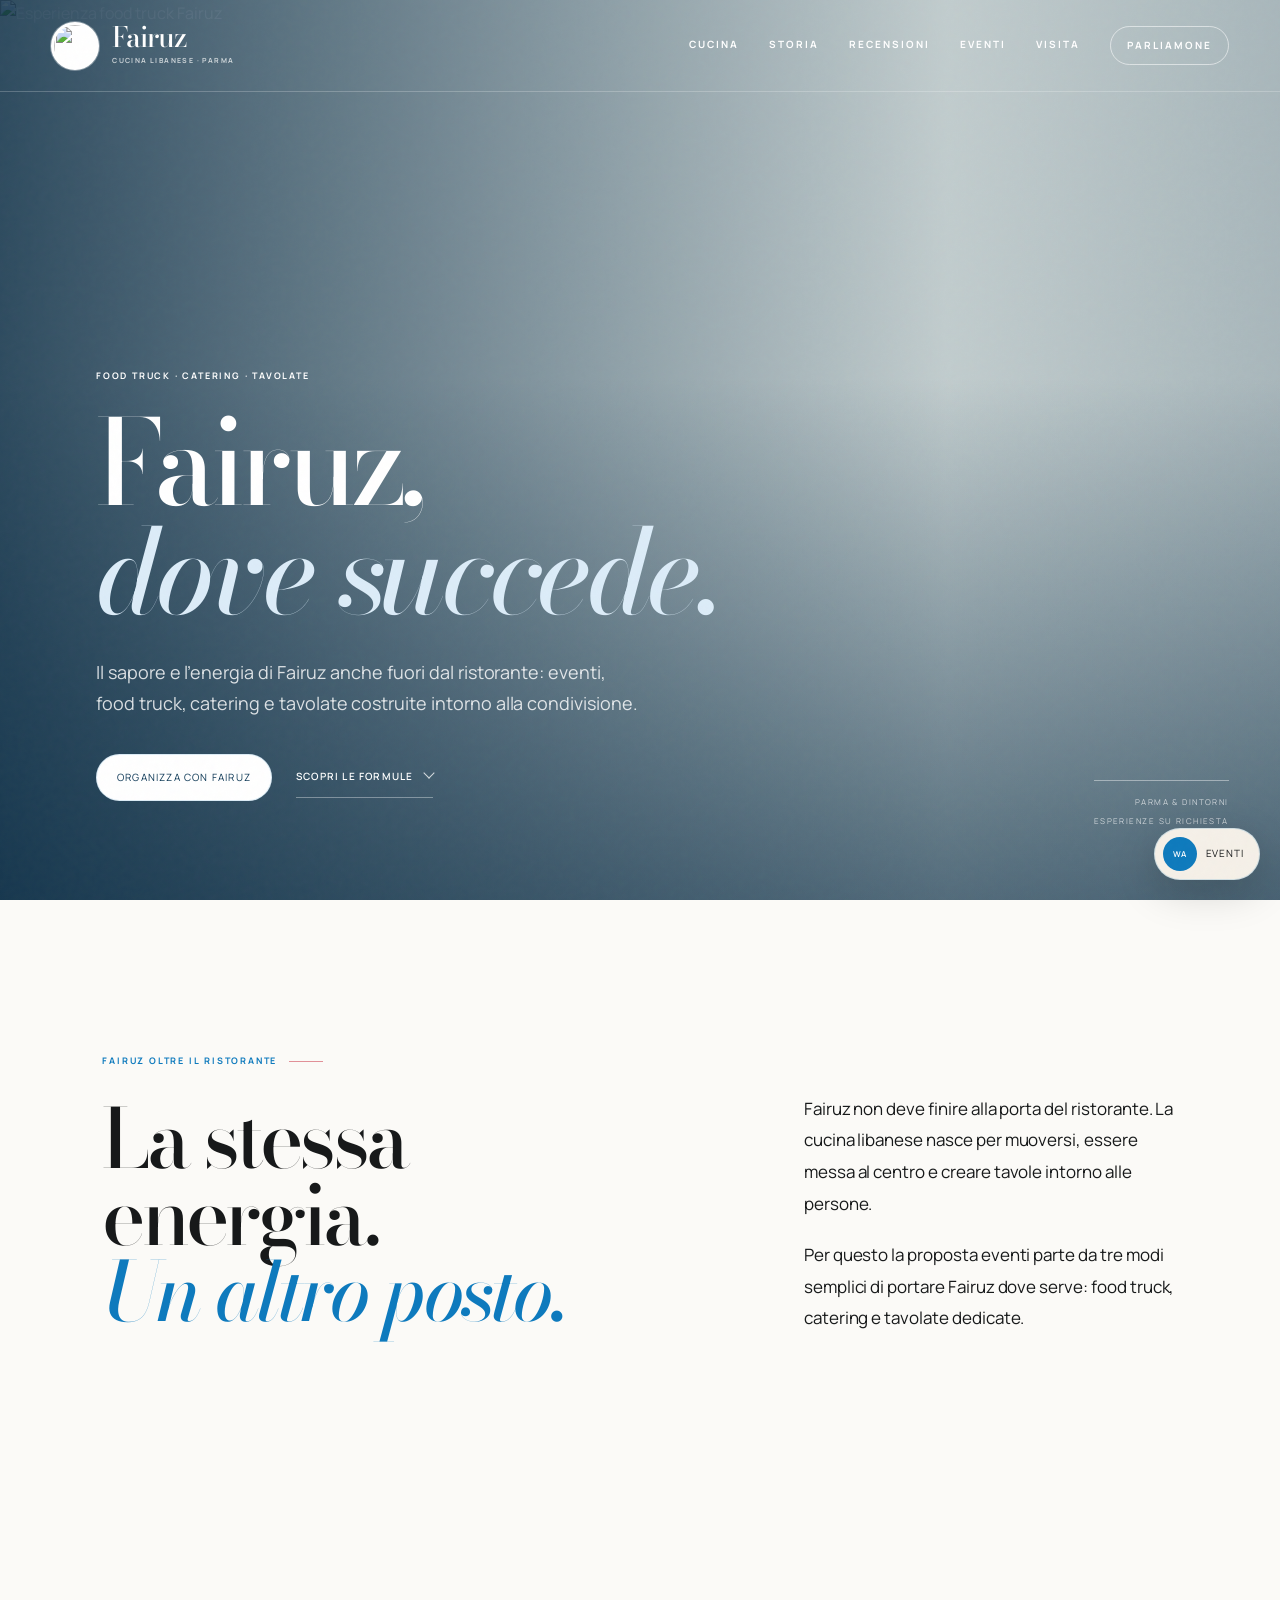
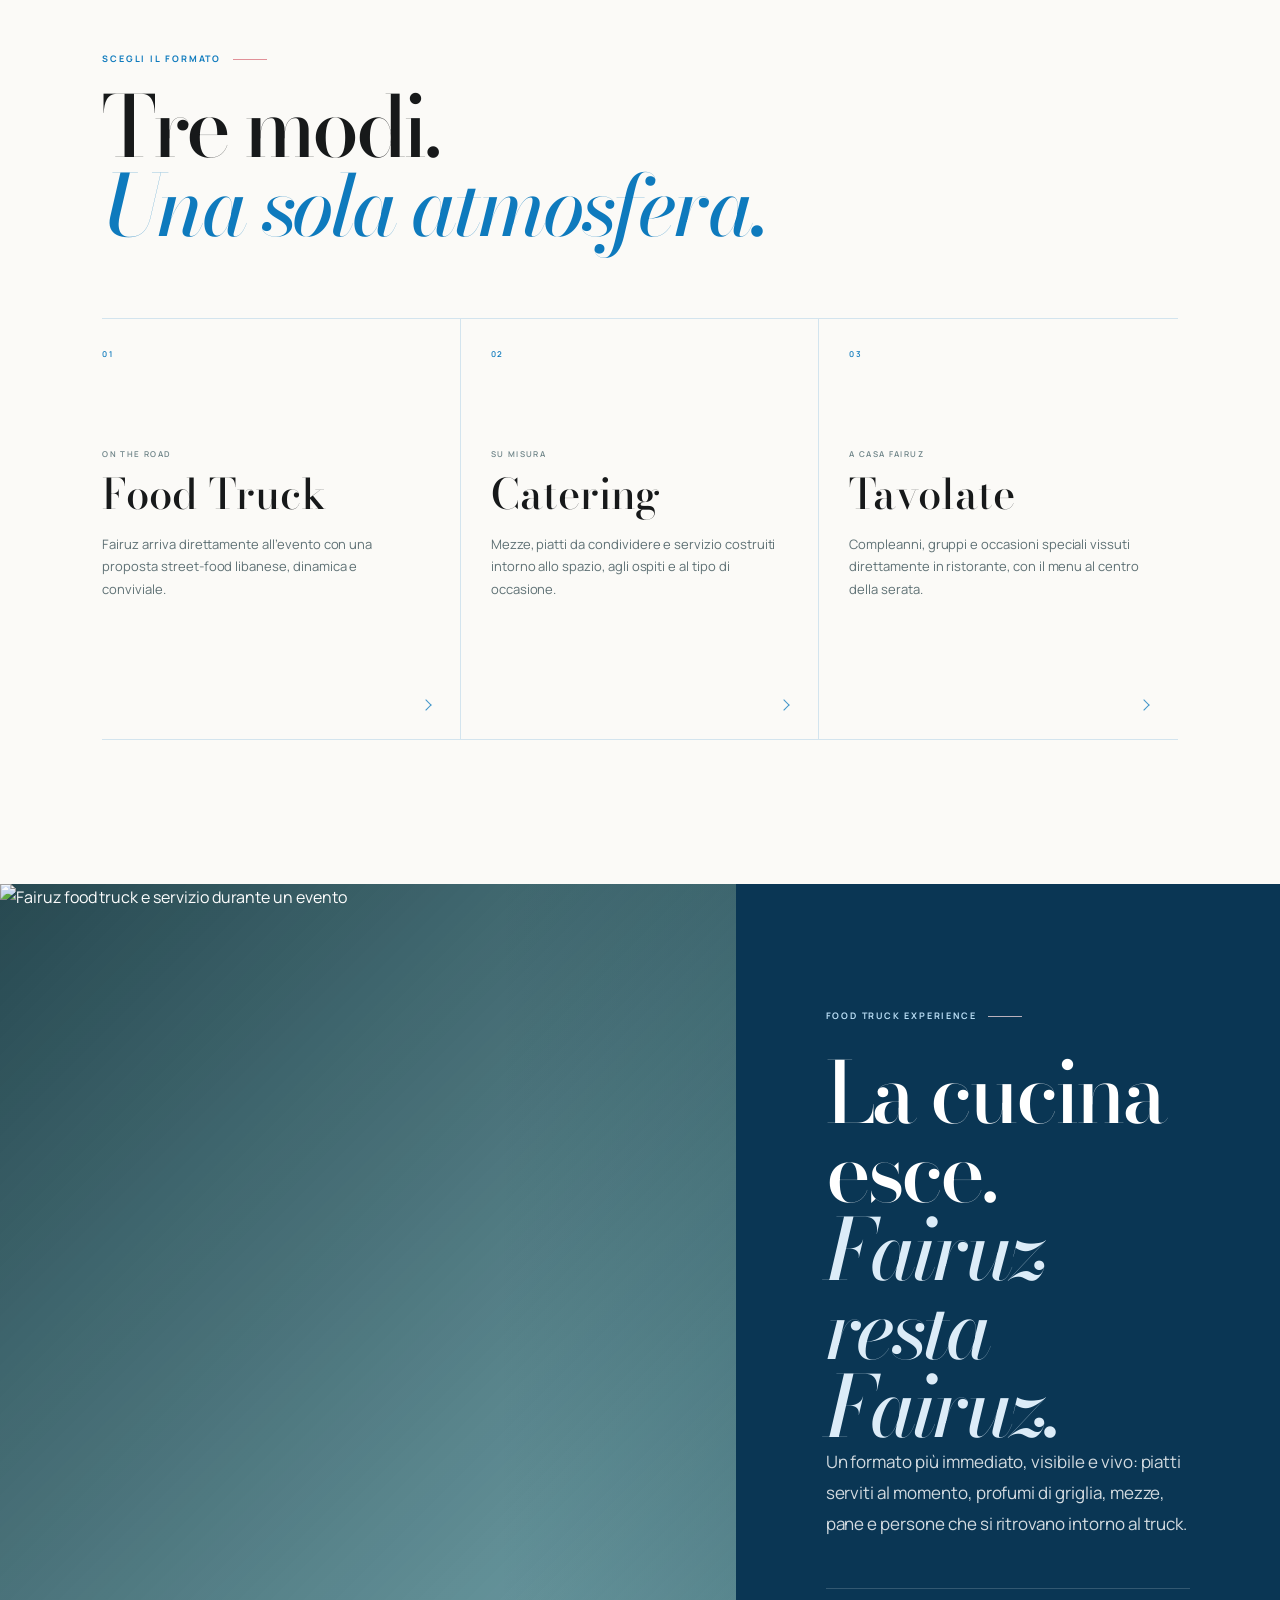
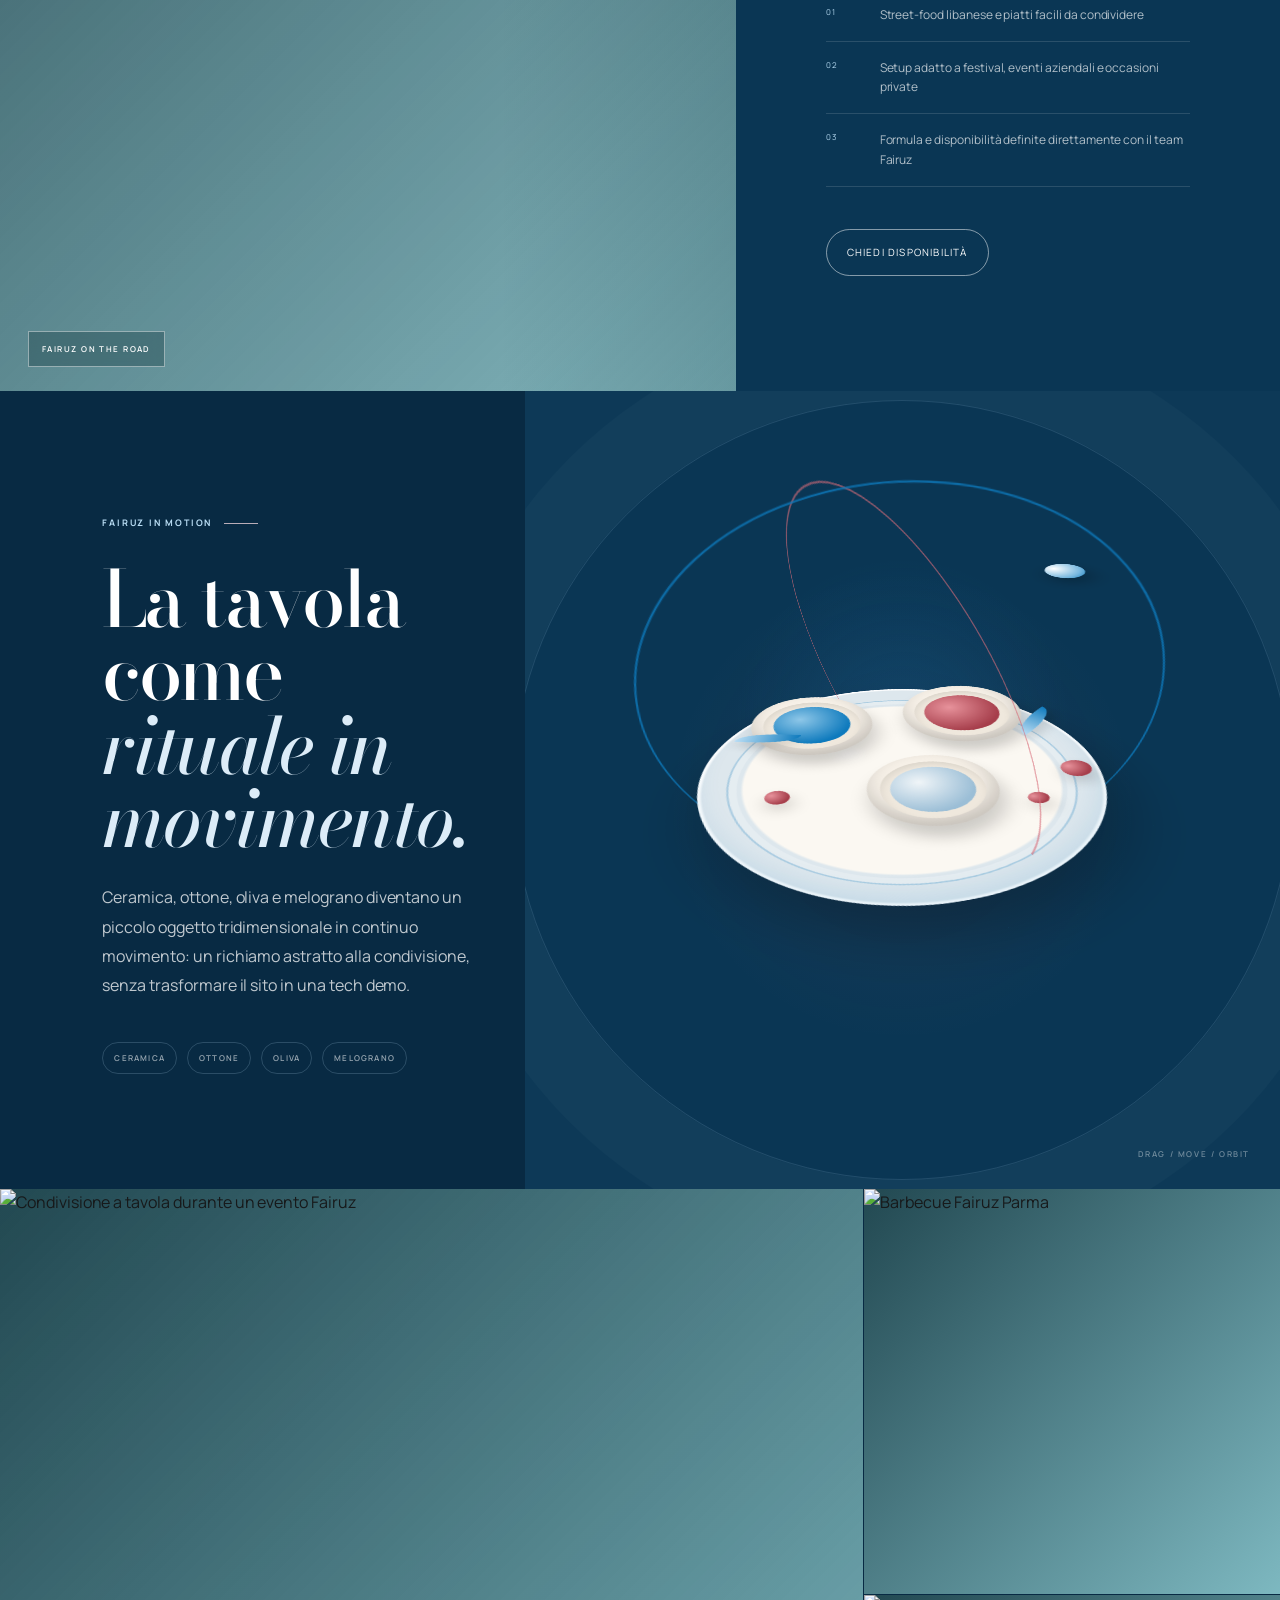
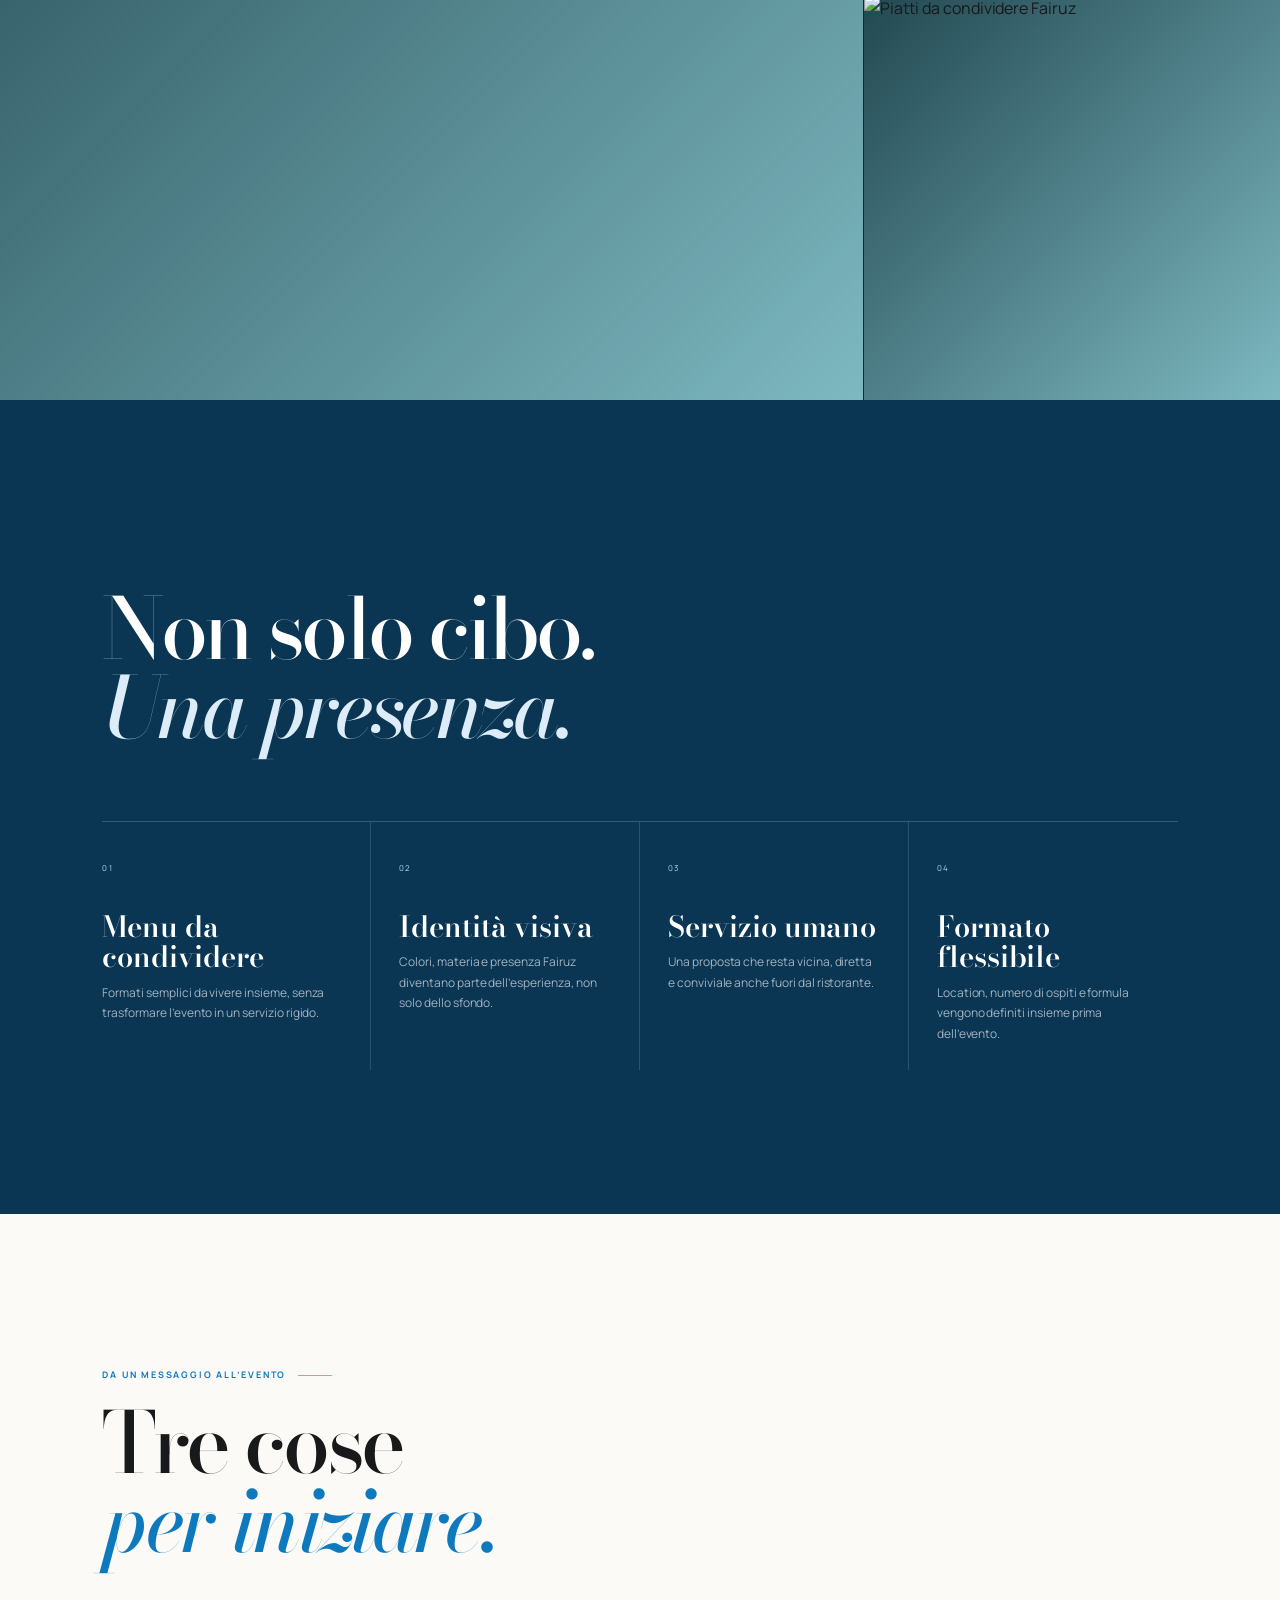
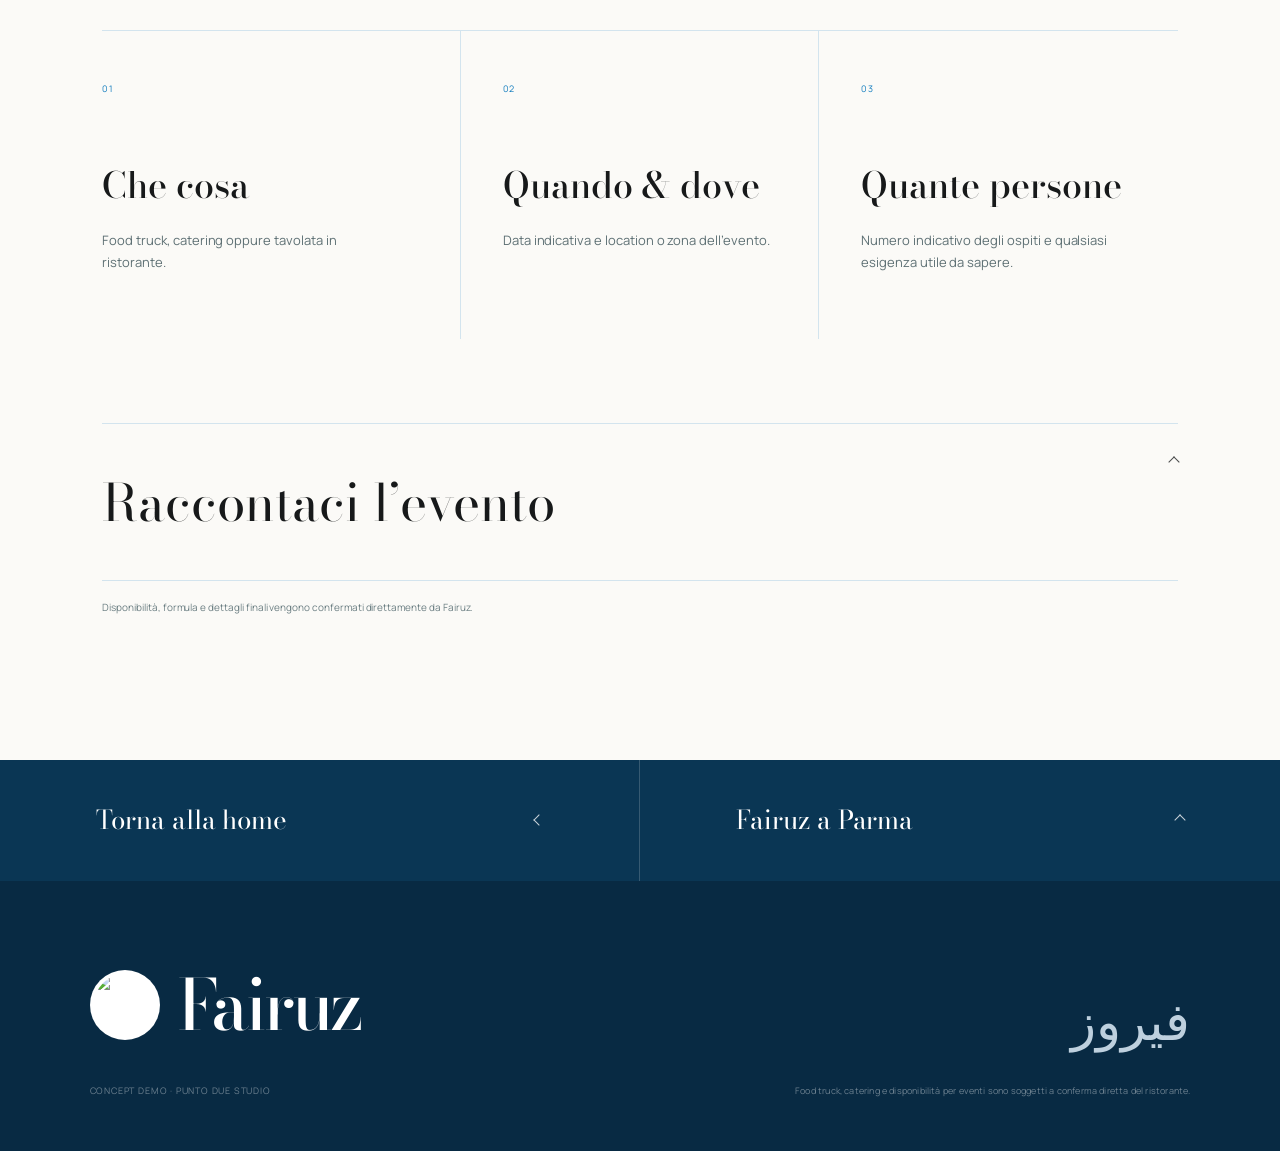
==== commit c3cf85ae: "Polish mobile UX and replace unicode arrows" ====
--- a/events.html
+++ b/events.html
@@ -50,7 +50,7 @@
         <p>Il sapore e l’energia di Fairuz anche fuori dal ristorante: eventi, food truck, catering e tavolate costruite intorno alla condivisione.</p>
         <div class="hero-actions">
           <a class="button button-light" href="https://wa.me/393715881368?text=Ciao%20Fairuz%2C%20vorrei%20informazioni%20per%20un%20evento.%20Tipo%3A%20____%20Data%3A%20____%20Persone%3A%20____" target="_blank" rel="noreferrer">Organizza con Fairuz</a>
-          <a class="text-link" href="#formati">Scopri le formule <span>↓</span></a>
+          <a class="text-link" href="#formati">Scopri le formule <span class="ui-chevron ui-chevron--down" aria-hidden="true"></span></a>
         </div>
       </div>
 
@@ -85,7 +85,7 @@
             <h3>Food Truck</h3>
             <p>Fairuz arriva direttamente all’evento con una proposta street-food libanese, dinamica e conviviale.</p>
           </div>
-          <a href="#foodtruck" aria-label="Scopri il food truck">↘</a>
+          <a class="icon-link" href="#foodtruck" aria-label="Scopri il food truck"><span class="ui-chevron ui-chevron--se" aria-hidden="true"></span></a>
         </article>
 
         <article class="event-format-card reveal delay-1">
@@ -95,7 +95,7 @@
             <h3>Catering</h3>
             <p>Mezze, piatti da condividere e servizio costruiti intorno allo spazio, agli ospiti e al tipo di occasione.</p>
           </div>
-          <a href="#richiesta" aria-label="Richiedi informazioni sul catering">↘</a>
+          <a class="icon-link" href="#richiesta" aria-label="Richiedi informazioni sul catering"><span class="ui-chevron ui-chevron--se" aria-hidden="true"></span></a>
         </article>
 
         <article class="event-format-card reveal delay-2">
@@ -105,7 +105,7 @@
             <h3>Tavolate</h3>
             <p>Compleanni, gruppi e occasioni speciali vissuti direttamente in ristorante, con il menu al centro della serata.</p>
           </div>
-          <a href="#richiesta" aria-label="Richiedi una tavolata">↘</a>
+          <a class="icon-link" href="#richiesta" aria-label="Richiedi una tavolata"><span class="ui-chevron ui-chevron--se" aria-hidden="true"></span></a>
         </article>
       </div>
     </section>
@@ -212,15 +212,15 @@
       </div>
 
       <a class="event-big-cta reveal" href="https://wa.me/393715881368?text=Ciao%20Fairuz%2C%20vorrei%20organizzare%20un%20evento.%0A%0ATipo%3A%20____%0AData%3A%20____%0ALocation%3A%20____%0APersone%3A%20____%0ANote%3A%20____" target="_blank" rel="noreferrer">
-        <span>Raccontaci l’evento</span><span>↗</span>
+        <span>Raccontaci l’evento</span><span class="ui-chevron ui-chevron--ne" aria-hidden="true"></span>
       </a>
       <p class="event-process__note">Disponibilità, formula e dettagli finali vengono confermati direttamente da Fairuz.</p>
     </section>
 
     <section class="visit compact">
       <div class="visit-actions">
-        <a href="index.html"><span>Torna alla home</span><span class="arrow">←</span></a>
-        <a href="https://www.google.com/maps/search/?api=1&query=Fairuz+Via+Luigi+Vigotti+5+Parma" target="_blank" rel="noreferrer"><span>Fairuz a Parma</span><span class="arrow">↗</span></a>
+        <a href="index.html"><span>Torna alla home</span><span class="ui-chevron ui-chevron--left" aria-hidden="true"></span></a>
+        <a href="https://www.google.com/maps/search/?api=1&query=Fairuz+Via+Luigi+Vigotti+5+Parma" target="_blank" rel="noreferrer"><span>Fairuz a Parma</span><span class="ui-chevron ui-chevron--ne" aria-hidden="true"></span></a>
       </div>
     </section>
   </main>
--- a/styles.css
+++ b/styles.css
@@ -774,3 +774,619 @@
   .wa-float{background:var(--brand-blue)}
   .wa-dot{background:#fff;color:var(--brand-blue)}
 }
+
+
+/* Step 6 — cinematic 3D walk-in hero */
+.hero-cinematic{
+  isolation:isolate;
+  perspective:1200px;
+  background:var(--brand-blue-dark);
+}
+.hero-cinematic__stage{
+  --hero-rx:0deg;
+  --hero-ry:0deg;
+  --hero-tx:0px;
+  --hero-ty:0px;
+  position:absolute;
+  inset:-3%;
+  z-index:0;
+  overflow:hidden;
+  transform:
+    perspective(1200px)
+    rotateX(var(--hero-rx))
+    rotateY(var(--hero-ry))
+    translate3d(var(--hero-tx),var(--hero-ty),0)
+    scale(1.045);
+  transform-origin:center center;
+  transition:transform .5s cubic-bezier(.2,.8,.2,1);
+  will-change:transform;
+}
+.hero-cinematic__video{
+  position:absolute;
+  inset:0;
+  width:100%;
+  height:100%;
+  object-fit:cover;
+  object-position:center;
+  background:var(--brand-blue-dark);
+  filter:saturate(.94) contrast(.99);
+}
+.hero-cinematic__depth{
+  position:absolute;
+  inset:0;
+  z-index:1;
+  pointer-events:none;
+  background:
+    radial-gradient(circle at 76% 32%,rgba(255,255,255,.06),transparent 19%),
+    linear-gradient(90deg,rgba(6,24,34,.34) 0%,rgba(6,24,34,.07) 52%,rgba(6,24,34,.12) 100%);
+  mix-blend-mode:normal;
+}
+.hero-cinematic .hero-shade{z-index:1}
+.hero-cinematic .hero-content,
+.hero-cinematic .hero-badge{z-index:3}
+.hero-cinematic:after{
+  content:"";
+  position:absolute;
+  left:4vw;
+  right:4vw;
+  bottom:24px;
+  height:1px;
+  z-index:3;
+  background:linear-gradient(90deg,var(--brand-red) 0 72px,rgba(255,255,255,.20) 72px 100%);
+  pointer-events:none;
+}
+
+@media(max-width:900px){
+  .hero-cinematic__stage{
+    inset:-1.5%;
+    transform:scale(1.025);
+  }
+  .hero-cinematic__video{
+    object-position:56% center;
+  }
+  .hero-cinematic:after{
+    left:22px;
+    right:22px;
+    bottom:16px;
+  }
+}
+@media(prefers-reduced-motion:reduce){
+  .hero-cinematic__video{display:none}
+  .hero-cinematic__stage{
+    background:
+      url("https://d2ol7oe51mr4n9.cloudfront.net/user_3JN4lq7KBj4c3qEQUgSkbrftgrd/c0cba3d1-3b3c-4040-938b-ca5d315309af.png")
+      center/cover no-repeat;
+    transform:none;
+    transition:none;
+  }
+}
+
+
+/* FINAL MOBILE QA — desktop untouched */
+@media (max-width:900px){
+  html,body{max-width:100%;overflow-x:hidden}
+  body{-webkit-text-size-adjust:100%}
+  img,video{max-width:100%}
+
+  /* Header + touch navigation */
+  .site-header{
+    height:74px;
+    padding:0 16px;
+    align-items:center;
+  }
+  .site-header.scrolled{height:70px}
+  .brand{gap:10px;min-width:0}
+  .brand-logo-mark{width:40px;height:40px;padding:2px}
+  .brand-main{font-size:22px;white-space:nowrap}
+  .menu-toggle{
+    display:block;
+    width:48px;
+    height:48px;
+    margin-right:-8px;
+    touch-action:manipulation;
+  }
+  .menu-toggle span{left:13px;width:22px}
+  .nav{
+    inset:0;
+    padding:110px 24px calc(32px + env(safe-area-inset-bottom));
+    gap:18px;
+    justify-content:flex-start;
+    overflow-y:auto;
+    overscroll-behavior:contain;
+  }
+  .nav a:not(.nav-cta){
+    width:100%;
+    min-height:48px;
+    display:flex;
+    align-items:center;
+    font-size:15px;
+    letter-spacing:.11em;
+    border-bottom:1px solid rgba(255,255,255,.12);
+  }
+  .nav-cta{
+    min-height:50px;
+    display:inline-flex;
+    align-items:center;
+    justify-content:center;
+    margin-top:8px;
+    padding:12px 18px;
+    font-size:18px;
+  }
+
+  /* Cinematic hero */
+  .hero,.event-hero{min-height:100svh}
+  .hero-cinematic__stage{inset:-1%}
+  .hero-cinematic__video{
+    object-position:58% center;
+    filter:saturate(.92) contrast(.98);
+  }
+  .hero-cinematic__depth{
+    background:
+      linear-gradient(0deg,rgba(6,24,34,.78) 0%,rgba(6,24,34,.38) 42%,rgba(6,24,34,.10) 78%),
+      linear-gradient(90deg,rgba(6,24,34,.18),transparent 70%);
+  }
+  .hero-content{
+    width:100%;
+    max-width:none;
+    padding:126px 20px calc(72px + env(safe-area-inset-bottom));
+  }
+  .hero .eyebrow,.event-hero .eyebrow{
+    font-size:8px;
+    line-height:1.5;
+    letter-spacing:.18em;
+  }
+  .hero h1,.event-hero h1{
+    font-size:clamp(56px,16vw,82px);
+    line-height:.91;
+    margin:16px 0 18px;
+    max-width:94vw;
+  }
+  .hero-copy,.event-hero-content>p:not(.eyebrow){
+    font-size:15px;
+    line-height:1.65;
+    max-width:34rem;
+    margin:18px 0 24px;
+  }
+  .hero-actions{
+    width:100%;
+    gap:12px;
+    flex-direction:column;
+    align-items:stretch;
+  }
+  .hero-actions .button{
+    width:100%;
+    min-height:50px;
+    padding:15px 18px;
+  }
+  .hero-actions .text-link{
+    width:max-content;
+    min-height:44px;
+    display:flex;
+    align-items:center;
+  }
+  .hero-cinematic:after{bottom:12px}
+
+  /* Information grid */
+  .quick-facts{grid-template-columns:1fr 1fr}
+  .quick-facts>div{
+    min-width:0;
+    padding:20px 18px 22px;
+  }
+  .quick-facts strong{
+    font-size:20px;
+    line-height:1.05;
+    overflow-wrap:anywhere;
+  }
+  .quick-facts p{font-size:10px;line-height:1.45}
+
+  /* Universal section rhythm */
+  .section{padding:82px 20px}
+  .section-kicker{line-height:1.55}
+  .section-kicker:after{width:24px;margin-left:8px}
+  .intro-grid,.reviews-top,.visit-grid{gap:28px}
+  .intro h2,.menu-preview h2,.story h2,.reviews h2,.event-intro h2{
+    font-size:clamp(48px,13.5vw,70px);
+    line-height:.95;
+    max-width:100%;
+  }
+  .body-copy,.story-copy>p:not(.section-kicker){
+    font-size:15px;
+    line-height:1.72;
+  }
+
+  /* Editorial image blocks */
+  .gallery-large{min-height:62vh}
+  .gallery-small{min-height:46vh}
+  .real-gallery img{object-position:center}
+  .gallery-copy{padding:30px 20px 42px}
+  .gallery-copy p{font-size:24px;line-height:1.2}
+
+  .motion-showcase__media{min-height:52vh}
+  .motion-showcase__image{object-position:center}
+  .motion-showcase__content{padding:74px 20px 82px}
+  .motion-showcase__content h2{
+    font-size:clamp(48px,13.5vw,72px);
+    line-height:.95;
+  }
+  .motion-showcase__content>p:not(.section-kicker){font-size:15px}
+  .motion-showcase__rule{
+    grid-template-columns:1fr;
+    gap:8px;
+    margin-top:34px;
+  }
+
+  /* Menu */
+  .section-head{gap:22px}
+  .menu-grid{margin-top:42px}
+  .menu-grid article,
+  .menu-grid article:nth-child(3n+2),
+  .menu-grid article:nth-child(3n+3){
+    padding:22px 0 24px;
+  }
+  .menu-grid h3{font-size:30px;margin:20px 0 5px}
+
+  /* Story */
+  .story{padding-top:0}
+  .story-media{
+    width:calc(100% + 40px);
+    margin-left:-20px;
+    height:112vw;
+    min-height:420px;
+    max-height:620px;
+  }
+  .story-media img{object-position:center}
+  .story-copy{padding-top:12px}
+  .story blockquote{
+    margin-top:36px;
+    padding-top:24px;
+    font-size:23px;
+  }
+
+  /* Reviews */
+  .rating-block{align-items:center}
+  .rating-block>strong{font-size:66px}
+  .review-grid{margin-top:46px}
+  .review-card{padding:28px 22px;min-height:220px}
+  .review-card>p{font-size:22px;line-height:1.3;margin-top:26px}
+  .reviews-links{gap:8px}
+  .reviews-links a{
+    min-height:44px;
+    display:inline-flex;
+    align-items:center;
+  }
+
+  /* Events teaser */
+  .events-teaser{min-height:70svh}
+  .events-teaser>img{object-position:center}
+  .events-copy{padding:78px 20px}
+  .events-copy h2{
+    font-size:clamp(52px,15vw,78px);
+    line-height:.94;
+  }
+  .events-copy p{font-size:15px;line-height:1.65}
+  .events-copy .button{min-height:48px}
+
+  /* Utility + visit */
+  .utility-grid{margin-top:36px}
+  .utility article,.utility article+article{padding:22px 0}
+  .visit-top{padding-bottom:54px}
+  .visit h2{font-size:clamp(52px,15vw,80px)}
+  .visit-details{gap:22px}
+  .visit-details p{font-size:18px}
+  .visit-actions>a{
+    min-height:70px;
+    padding:22px 20px;
+    font-size:21px;
+  }
+
+  /* Footer + fixed CTA */
+  .footer{
+    padding:48px 20px calc(110px + env(safe-area-inset-bottom));
+    gap:14px;
+  }
+  .footer-logo-mark{width:52px;height:52px}
+  .footer-brand{font-size:48px}
+  .footer-arabic{font-size:38px}
+  .prototype-note{font-size:8px!important;line-height:1.5}
+  .wa-float{
+    left:12px;
+    right:12px;
+    bottom:calc(12px + env(safe-area-inset-bottom));
+    min-height:52px;
+    padding:8px 16px;
+    z-index:80;
+  }
+
+  /* Events page */
+  .event-hero-content{
+    width:100%;
+    max-width:none;
+    padding:126px 20px calc(70px + env(safe-area-inset-bottom));
+  }
+  .event-hero--foodtruck .hero-media{object-position:58% center}
+  .event-format-heading{margin-bottom:36px}
+  .event-format-heading h2,
+  .foodtruck-feature__content h2,
+  .event-value__heading h2,
+  .event-process__heading h2{
+    font-size:clamp(48px,13.5vw,72px);
+    line-height:.95;
+  }
+  .event-format-card,.event-format-card+article{
+    min-height:0;
+    padding:24px 0 28px;
+  }
+  .event-format-card h3{font-size:34px}
+  .event-format-card>a{
+    min-width:44px;
+    min-height:44px;
+    display:grid;
+    place-items:center;
+  }
+  .foodtruck-feature__media{min-height:56vh}
+  .foodtruck-feature__media img{object-position:center}
+  .foodtruck-feature__content{padding:76px 20px 84px}
+  .foodtruck-feature__content>p:not(.section-kicker){font-size:15px}
+  .foodtruck-points{margin:36px 0 32px}
+  .event-outline-button{min-height:48px}
+  .event-mosaic__wide,.event-mosaic__food,.event-mosaic__detail{
+    min-height:48vh;
+  }
+  .event-mosaic img{object-position:center}
+  .event-value__heading,.event-process__heading{margin-bottom:38px}
+  .event-value-grid h3{font-size:27px}
+  .event-big-cta{
+    gap:20px;
+    font-size:clamp(25px,8vw,38px);
+    align-items:center;
+  }
+}
+
+@media (max-width:480px){
+  .hero-content,.event-hero-content{padding-left:18px;padding-right:18px}
+  .section{padding-left:18px;padding-right:18px}
+  .hero h1,.event-hero h1{font-size:clamp(52px,15.5vw,70px)}
+  .quick-facts>div{padding:18px 14px 20px}
+  .quick-facts strong{font-size:18px}
+  .gallery-copy,.motion-showcase__content,.events-copy,.foodtruck-feature__content{
+    padding-left:18px;
+    padding-right:18px;
+  }
+  .story-media{
+    width:calc(100% + 36px);
+    margin-left:-18px;
+  }
+}
+
+
+/* MOBILE UX RESEARCH PASS — content and desktop design preserved */
+
+/* Clean CSS-drawn directional cues: no emoji / unicode arrows. */
+.ui-chevron{
+  --chev-size:8px;
+  display:inline-block;
+  width:var(--chev-size);
+  height:var(--chev-size);
+  border-top:1.5px solid currentColor;
+  border-right:1.5px solid currentColor;
+  flex:0 0 auto;
+  opacity:.78;
+}
+.ui-chevron--ne{transform:rotate(-45deg);margin-left:8px}
+.ui-chevron--se{transform:rotate(45deg)}
+.ui-chevron--down{transform:rotate(135deg);margin-left:8px;margin-bottom:3px}
+.ui-chevron--left{transform:rotate(-135deg)}
+.icon-link{
+  display:grid;
+  place-items:center;
+  color:inherit;
+}
+a:active,.button:active,.menu-toggle:active,.wa-float:active{
+  transform:scale(.985);
+}
+
+@media (max-width:900px){
+  /* Reflow / viewport stability */
+  html{
+    scroll-padding-top:82px;
+    overflow-x:clip;
+  }
+  body{
+    overflow-x:clip;
+    -webkit-font-smoothing:antialiased;
+    text-rendering:optimizeLegibility;
+    touch-action:pan-y;
+  }
+  main{min-width:0}
+  section[id]{scroll-margin-top:82px}
+  a,button{-webkit-tap-highlight-color:rgba(14,122,189,.13)}
+
+  /* Mobile typography: readable widths, balanced headlines, no surprise wrapping */
+  .hero h1,.event-hero h1,
+  .intro h2,.menu-preview h2,.story h2,.reviews h2,.event-intro h2,
+  .events-copy h2,.visit h2,.motion-showcase__content h2,
+  .event-format-heading h2,.foodtruck-feature__content h2,
+  .event-value__heading h2,.event-process__heading h2{
+    text-wrap:balance;
+    overflow-wrap:normal;
+  }
+  .hero-copy,.body-copy,.story-copy,.events-copy>p,
+  .motion-showcase__content>p,.foodtruck-feature__content>p{
+    max-width:32rem;
+  }
+
+  /* 44px+ interaction zones and visible press feedback */
+  .menu-toggle,
+  .nav a,
+  .button,
+  .reviews-links a,
+  .visit-actions>a,
+  .event-format-card>a,
+  .event-big-cta,
+  .wa-float{
+    min-height:44px;
+    touch-action:manipulation;
+  }
+  .menu-toggle:active,
+  .nav a:active,
+  .button:active,
+  .reviews-links a:active,
+  .visit-actions>a:active,
+  .event-format-card>a:active,
+  .event-big-cta:active{
+    opacity:.72;
+  }
+
+  /* Navigation: calmer hierarchy, better thumb reach, less visual noise */
+  .nav{
+    padding-top:max(104px,calc(82px + env(safe-area-inset-top)));
+    padding-bottom:max(34px,calc(26px + env(safe-area-inset-bottom)));
+  }
+  .nav a:not(.nav-cta){
+    min-height:52px;
+    padding:0;
+    font-size:14px;
+  }
+  .nav-cta{
+    width:100%;
+    min-height:54px;
+    margin-top:12px;
+    border-radius:999px;
+    font-family:var(--sans);
+    font-size:12px;
+    font-weight:700;
+    letter-spacing:.12em;
+    text-transform:uppercase;
+  }
+
+  /* Hero: let the film breathe while keeping the call-to-action in easy reach */
+  .hero-content{
+    display:flex;
+    flex-direction:column;
+    justify-content:flex-end;
+    min-height:100svh;
+  }
+  .hero .eyebrow{margin-bottom:4px}
+  .hero-copy{margin-top:14px}
+  .hero-actions{
+    margin-top:4px;
+    padding-bottom:4px;
+  }
+  .hero-actions .button{
+    min-height:54px;
+    border-radius:999px;
+    font-size:10px;
+    letter-spacing:.12em;
+  }
+  .hero-actions .text-link{
+    min-height:48px;
+    padding:12px 2px;
+    gap:4px;
+  }
+
+  /* Fast-glance fact cards */
+  .quick-facts>div{
+    display:flex;
+    flex-direction:column;
+    justify-content:flex-start;
+    min-height:128px;
+  }
+  .quick-facts strong{
+    margin-top:auto;
+    padding-top:18px;
+  }
+
+  /* More consistent visual rhythm on narrow viewports */
+  .section{padding-top:76px;padding-bottom:76px}
+  .section-kicker{margin-bottom:14px}
+  .body-copy p:last-child{margin-bottom:0}
+  .gallery-copy p{max-width:26rem}
+  .motion-showcase__content{padding-top:70px;padding-bottom:76px}
+  .menu-grid article{min-height:126px}
+  .story-copy{padding-bottom:4px}
+  .review-card{min-height:210px}
+  .review-card footer{align-items:center}
+  .events-copy{max-width:34rem}
+
+  /* Mobile image presentation: editorial crop consistency without altering desktop */
+  .gallery-large img{object-position:center 50%}
+  .gallery-small img{object-position:center 48%}
+  .story-media img{object-position:center 45%}
+  .events-teaser>img{object-position:center 52%}
+  .foodtruck-feature__media img{object-position:center 50%}
+  .event-mosaic img{object-position:center}
+
+  /* Better one-handed bottom CTA behavior and iPhone safe area */
+  .wa-float{
+    left:14px;
+    right:14px;
+    width:auto;
+    min-height:54px;
+    bottom:max(12px,env(safe-area-inset-bottom));
+    border-radius:999px;
+    box-shadow:0 10px 34px rgba(8,42,67,.22);
+    font-size:11px;
+    font-weight:700;
+  }
+  .wa-dot{
+    width:32px;
+    height:32px;
+    flex:0 0 auto;
+  }
+  .footer{
+    padding-bottom:calc(118px + env(safe-area-inset-bottom));
+  }
+
+  /* Make directional UI quieter and consistent */
+  .ui-chevron{--chev-size:7px}
+  .visit-actions .ui-chevron{margin-left:14px}
+  .event-format-card .icon-link{
+    width:48px;
+    height:48px;
+    border:1px solid var(--line);
+    border-radius:50%;
+  }
+
+  /* No accidental text selection on navigational chrome */
+  .site-header,.wa-float,.nav{-webkit-user-select:none;user-select:none}
+}
+
+@media (max-width:480px){
+  .section{padding-top:68px;padding-bottom:68px}
+  .hero h1,.event-hero h1{
+    font-size:clamp(50px,15vw,66px);
+  }
+  .hero-copy,.event-hero-content>p:not(.eyebrow){
+    font-size:14px;
+    line-height:1.62;
+  }
+  .quick-facts{grid-template-columns:1fr 1fr}
+  .quick-facts>div{min-height:120px}
+  .review-card>p{font-size:21px}
+  .events-copy h2,
+  .motion-showcase__content h2,
+  .event-format-heading h2,
+  .foodtruck-feature__content h2,
+  .event-value__heading h2,
+  .event-process__heading h2{
+    font-size:clamp(46px,13vw,64px);
+  }
+}
+
+/* Device-height tuning for smaller phones, content unchanged */
+@media (max-width:900px) and (max-height:720px){
+  .hero-content,.event-hero-content{
+    padding-top:104px;
+    padding-bottom:54px;
+  }
+  .hero h1,.event-hero h1{
+    font-size:clamp(48px,13.5vw,64px);
+    margin-top:10px;
+    margin-bottom:12px;
+  }
+  .hero-copy,.event-hero-content>p:not(.eyebrow){
+    margin-top:10px;
+    margin-bottom:16px;
+  }
+  .hero-actions .button{min-height:48px}
+}
--- a/events-enhancements.css
+++ b/events-enhancements.css
@@ -320,3 +320,80 @@
 .ritual-leaf{
   background:linear-gradient(90deg,#B9DDF4,#0E7ABD);
 }
+
+
+/* FINAL MOBILE 3D QA */
+@media (max-width:900px){
+  .event-ritual-3d__copy{
+    padding:76px 20px 34px;
+  }
+  .event-ritual-3d__copy h2{
+    font-size:clamp(48px,13.5vw,72px);
+    line-height:.95;
+  }
+  .event-ritual-3d__copy>p:not(.section-kicker){
+    font-size:15px;
+    line-height:1.72;
+  }
+  .event-ritual-3d__legend{
+    gap:7px;
+    margin-top:30px;
+  }
+  .event-ritual-3d__legend span{
+    padding:7px 9px;
+    font-size:7px;
+  }
+  .event-ritual-3d__viewport{
+    min-height:54vh;
+    max-height:620px;
+  }
+  .event-ritual-3d__halo{
+    width:88vw;
+    max-width:520px;
+  }
+  .ritual-scene{
+    width:min(72vw,390px);
+  }
+  .event-ritual-3d__caption{
+    right:16px;
+    bottom:14px;
+    font-size:7px;
+  }
+}
+@media (max-width:480px){
+  .event-ritual-3d__copy{padding-left:18px;padding-right:18px}
+  .event-ritual-3d__viewport{min-height:48vh}
+  .ritual-scene{width:min(76vw,330px)}
+}
+
+
+/* MOBILE UX RESEARCH PASS — 3D page polish */
+@media(max-width:900px){
+  .event-ritual-3d{
+    overflow:clip;
+  }
+  .event-ritual-3d__copy{
+    padding-top:70px;
+  }
+  .event-ritual-3d__viewport{
+    min-height:50vh;
+    max-height:540px;
+    touch-action:pan-y;
+  }
+  .ritual-scene{
+    width:min(68vw,360px);
+    pointer-events:none;
+  }
+  .event-ritual-3d__caption{
+    display:none;
+  }
+  .event-ritual-3d__legend span{
+    min-height:28px;
+    display:inline-flex;
+    align-items:center;
+  }
+}
+@media(max-width:480px){
+  .event-ritual-3d__viewport{min-height:46vh}
+  .ritual-scene{width:min(72vw,310px)}
+}
